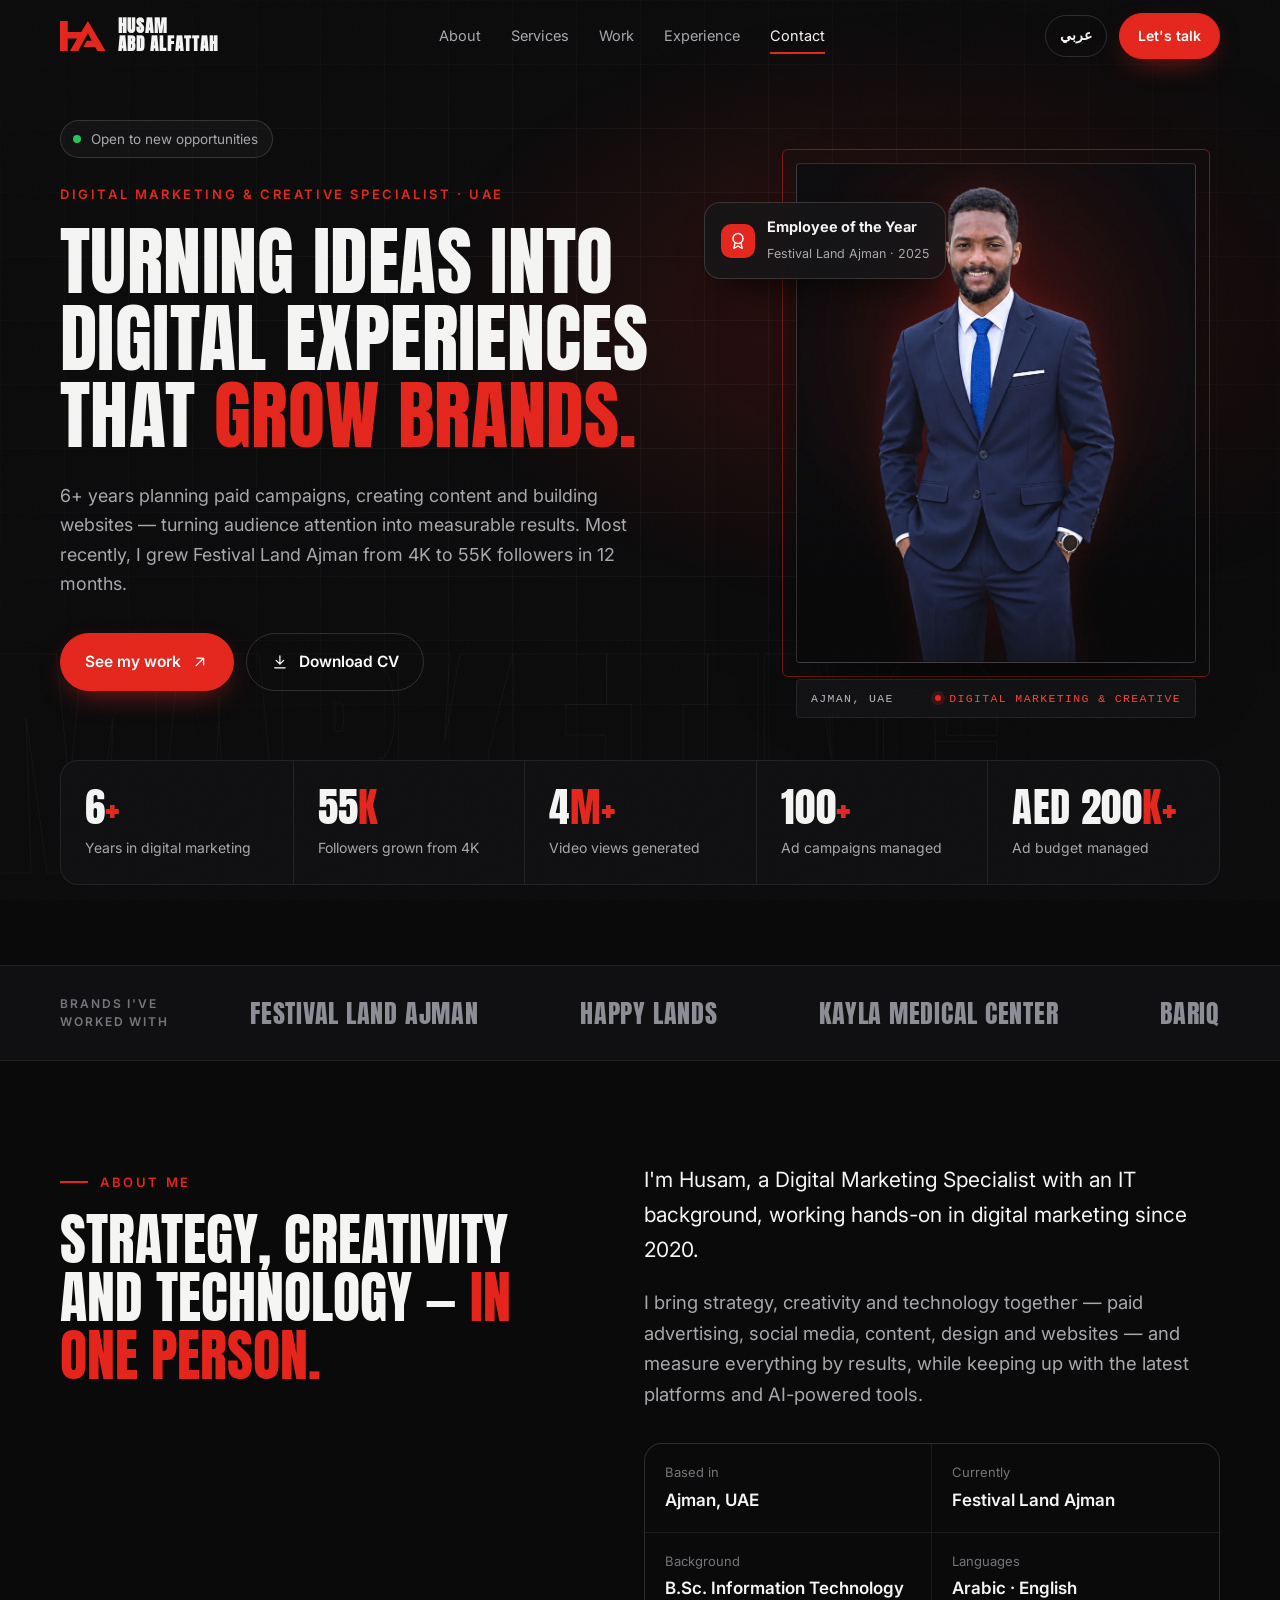
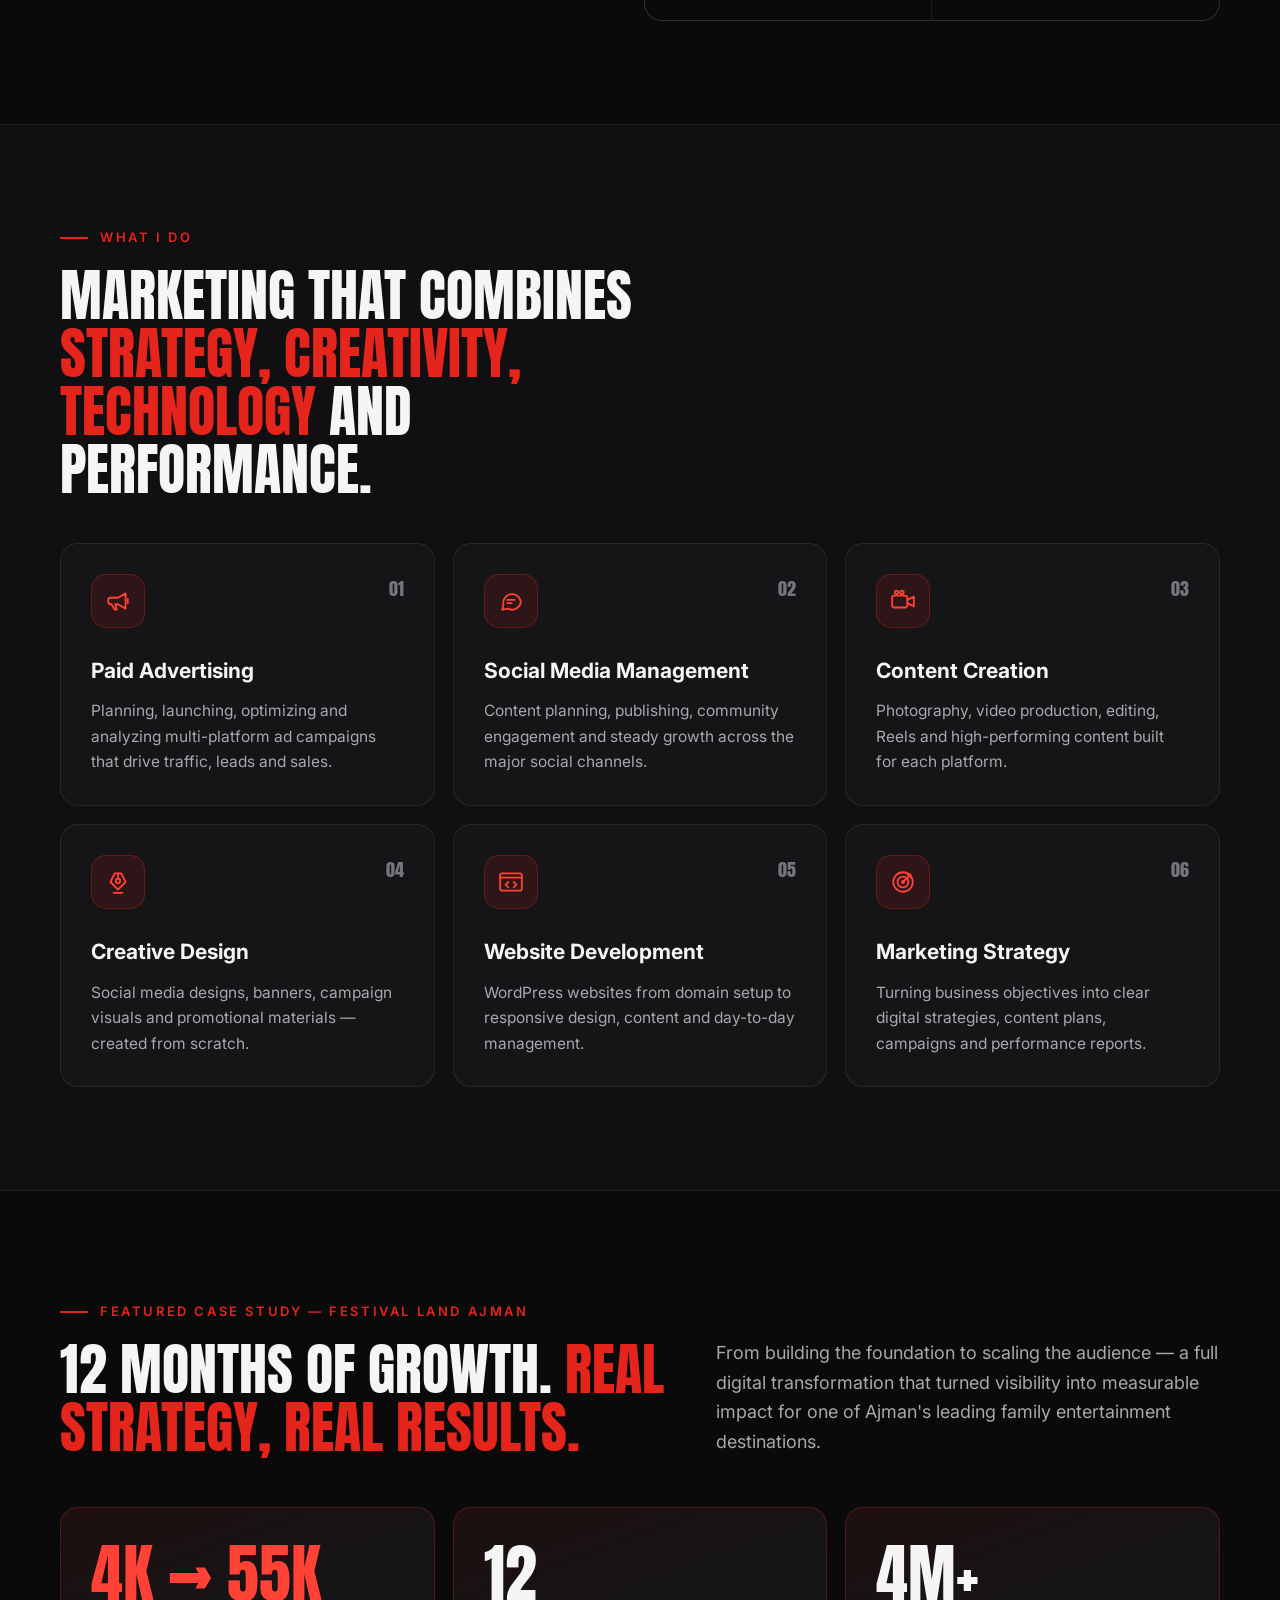
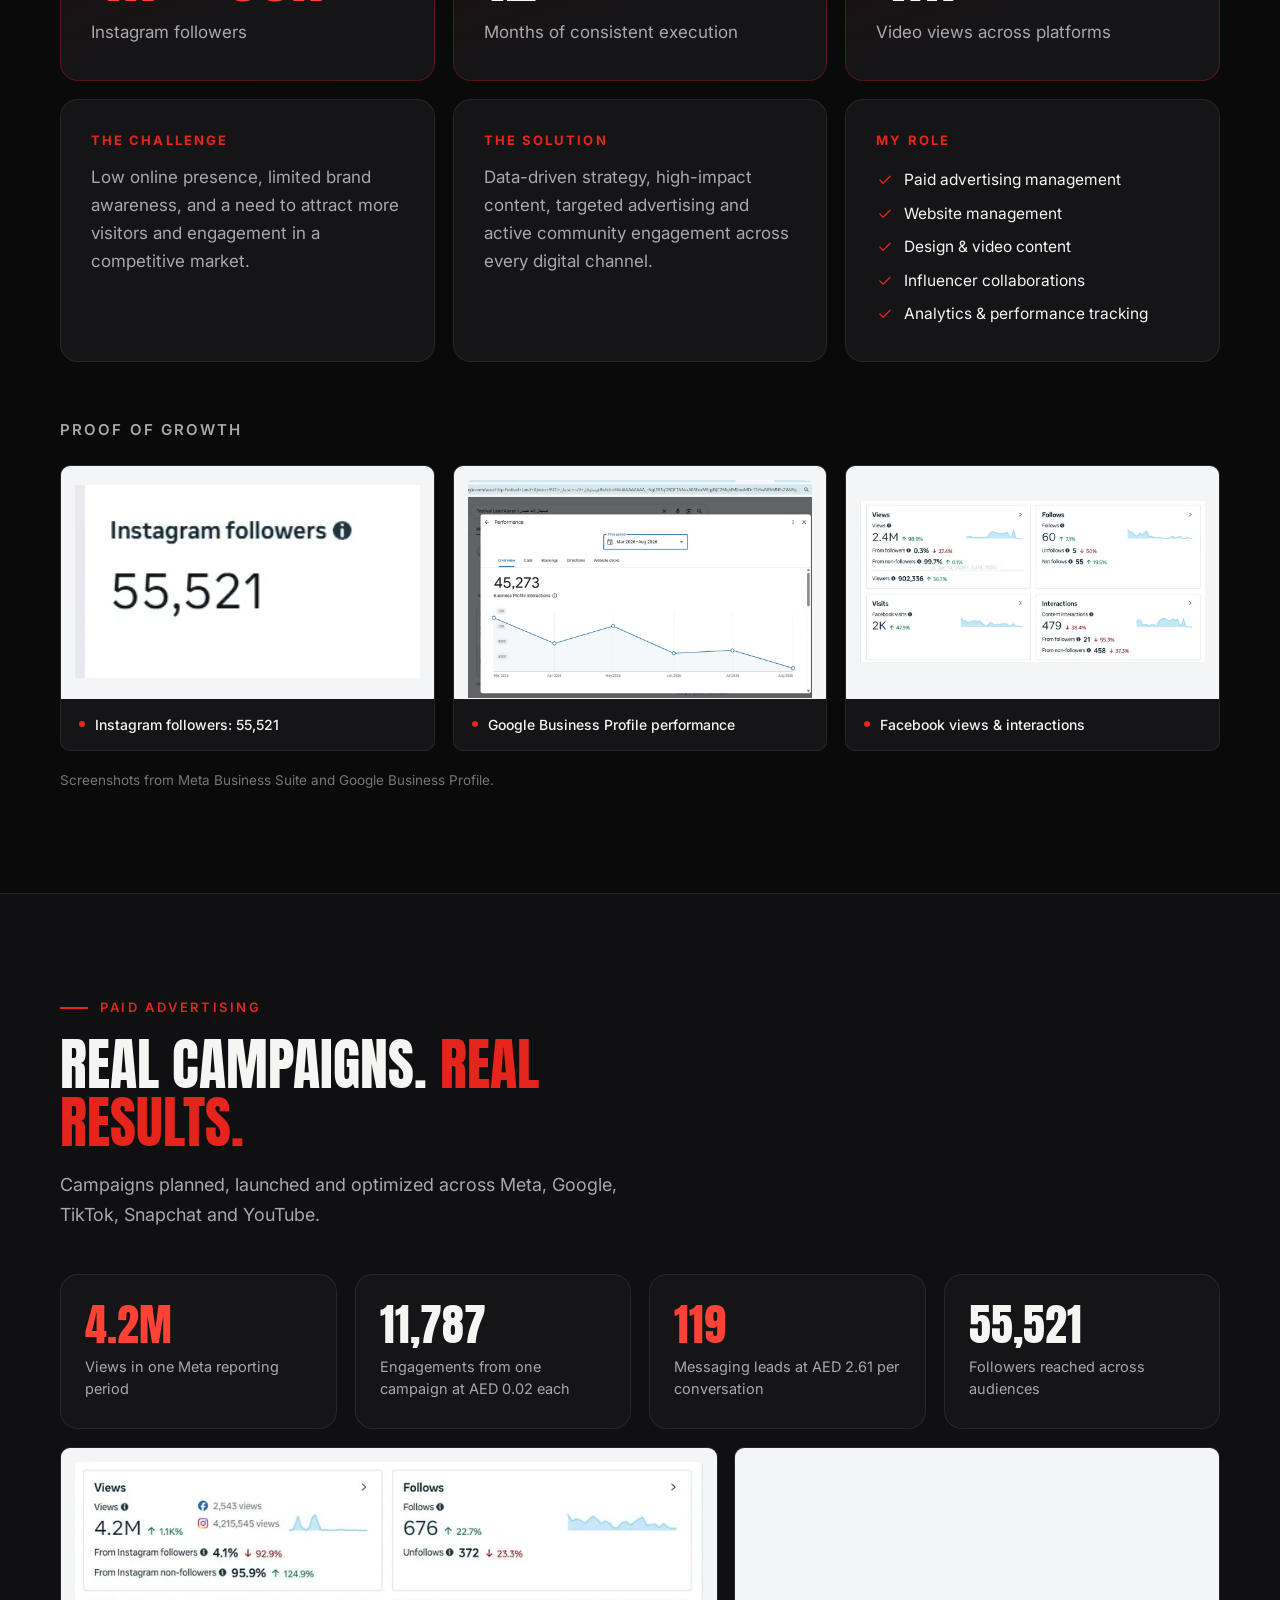
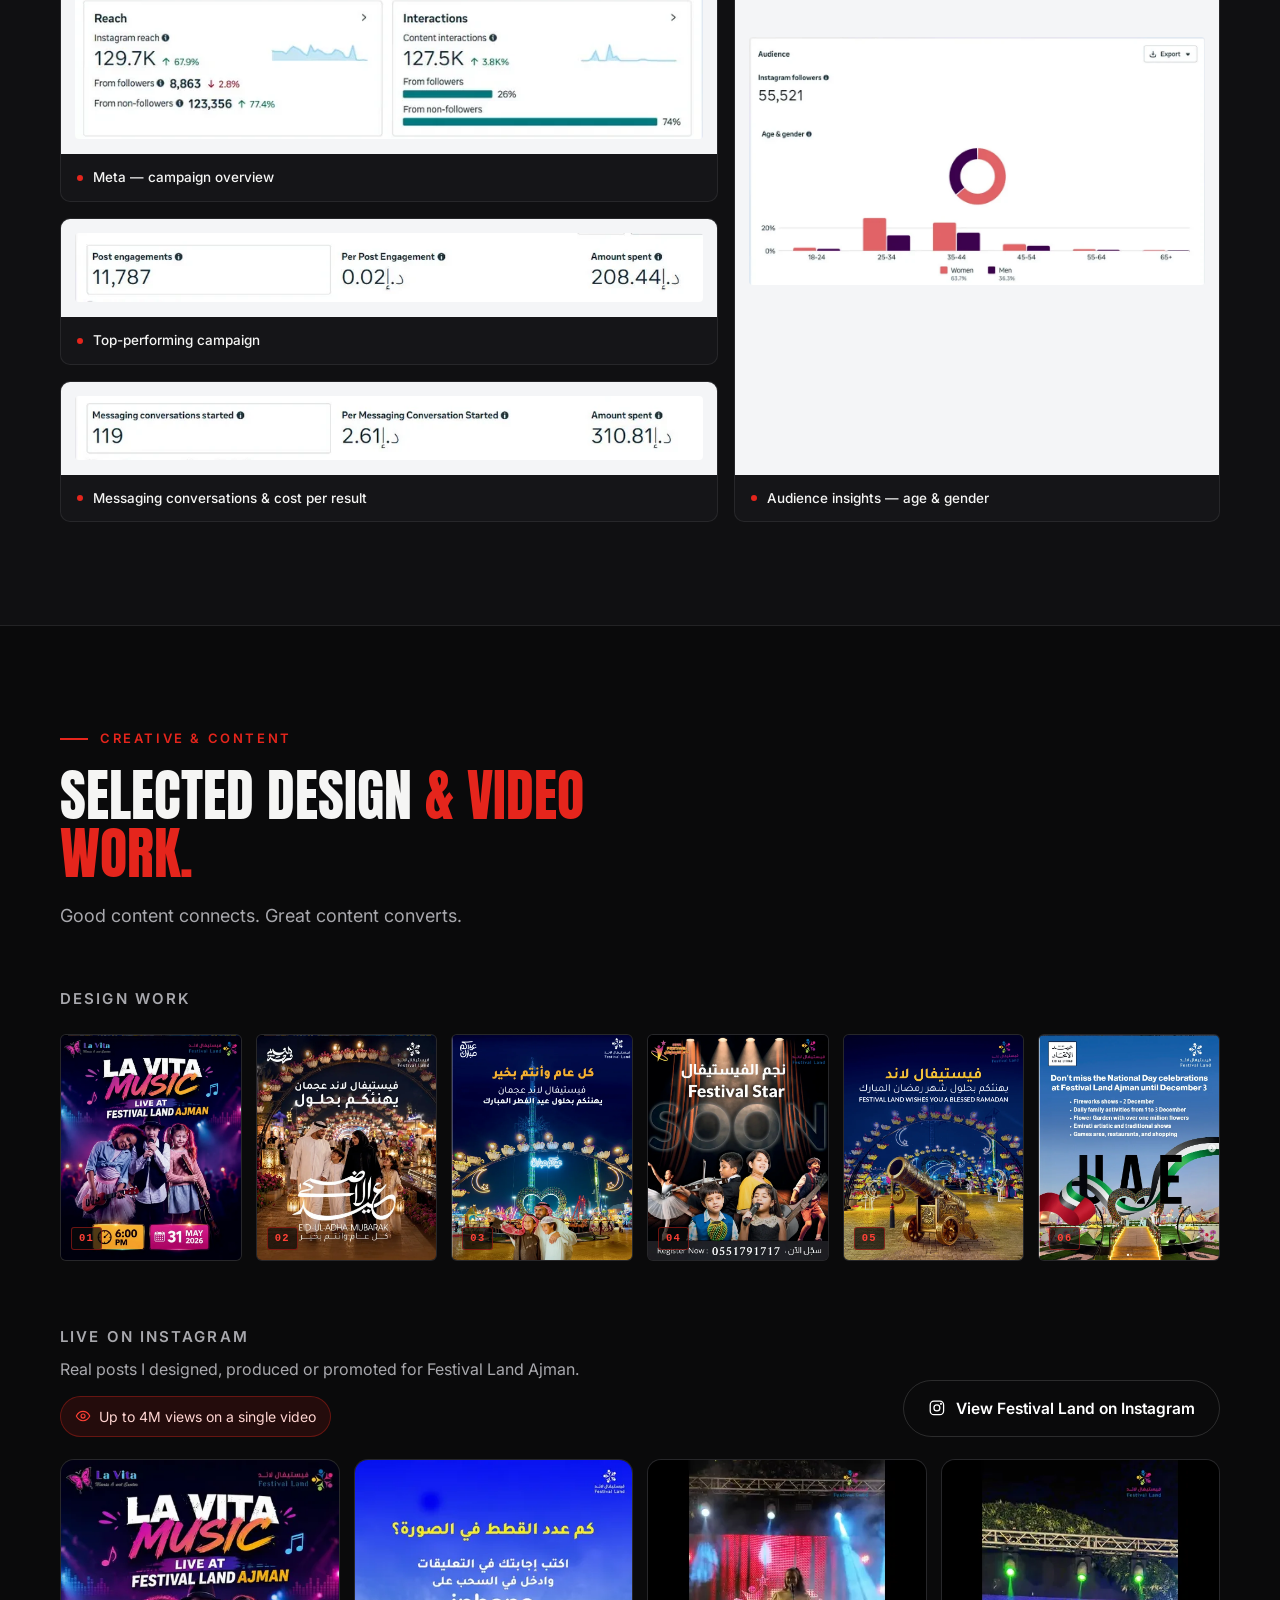
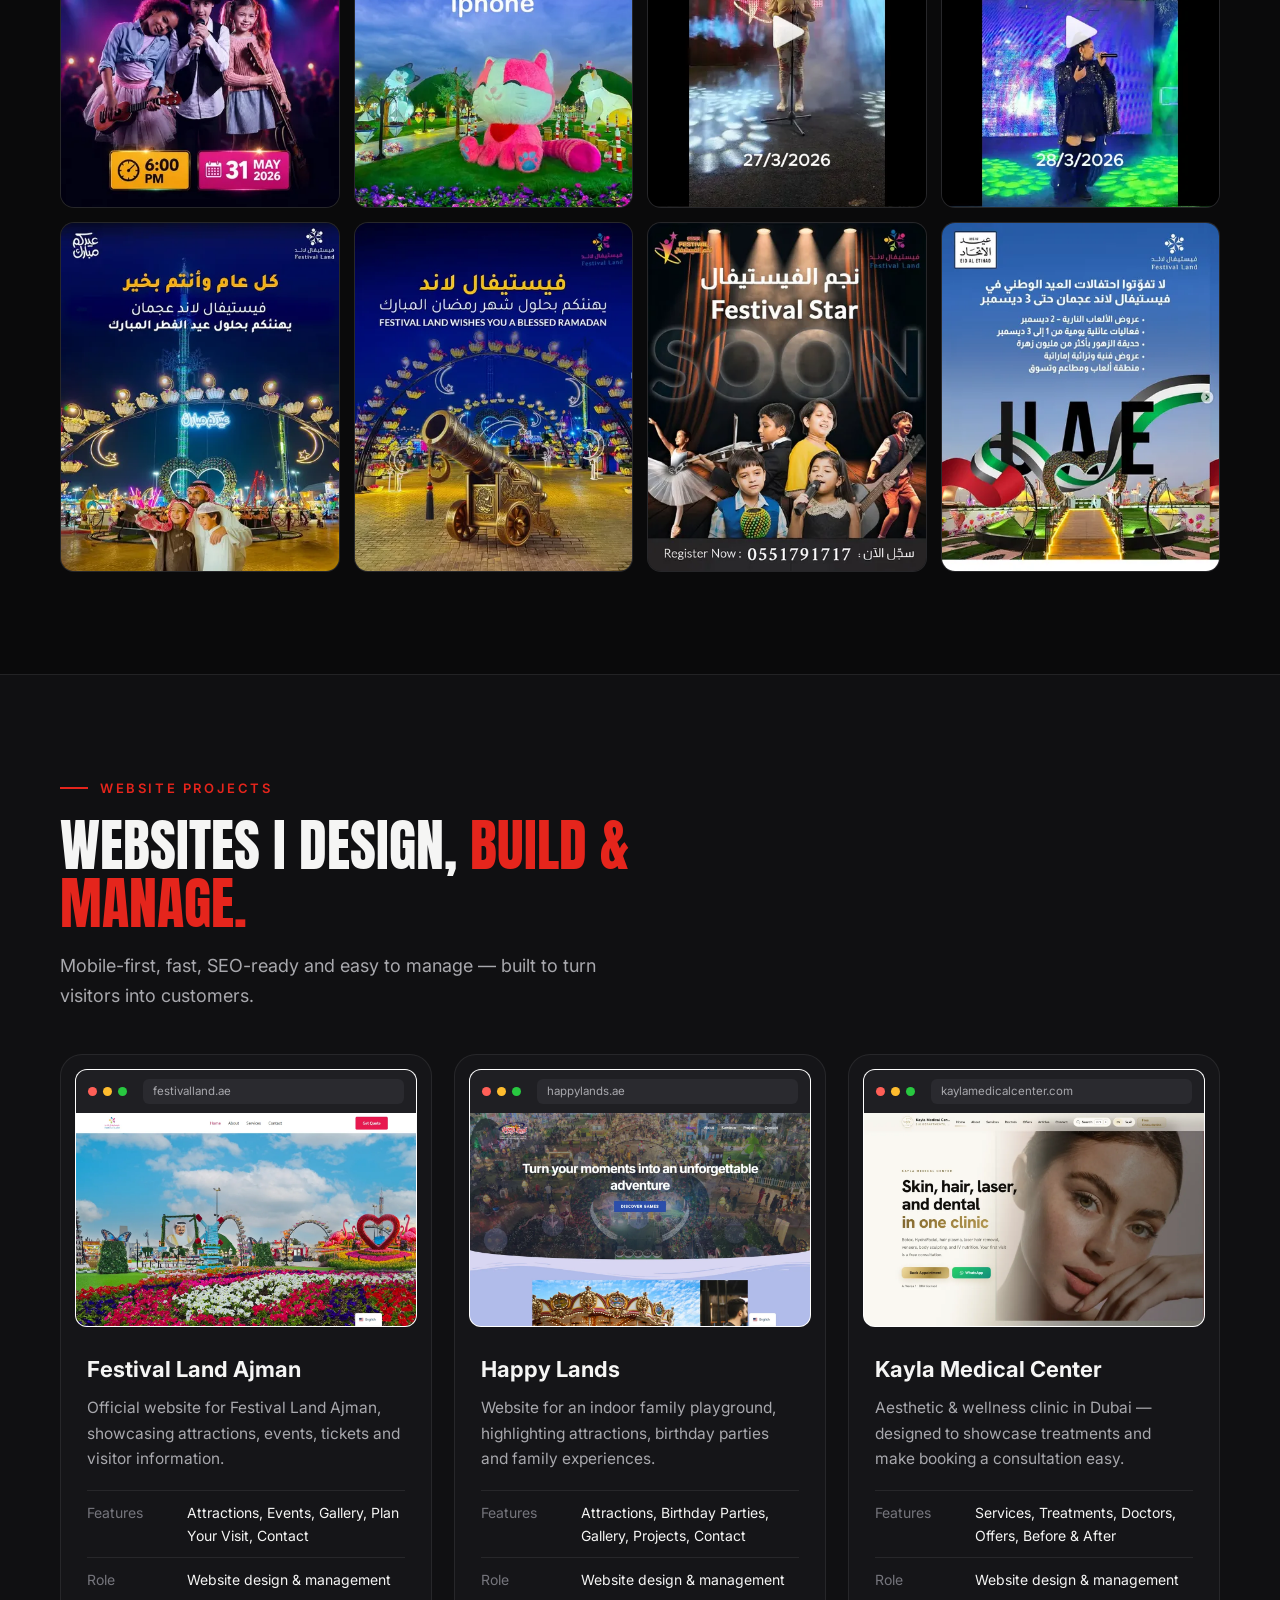
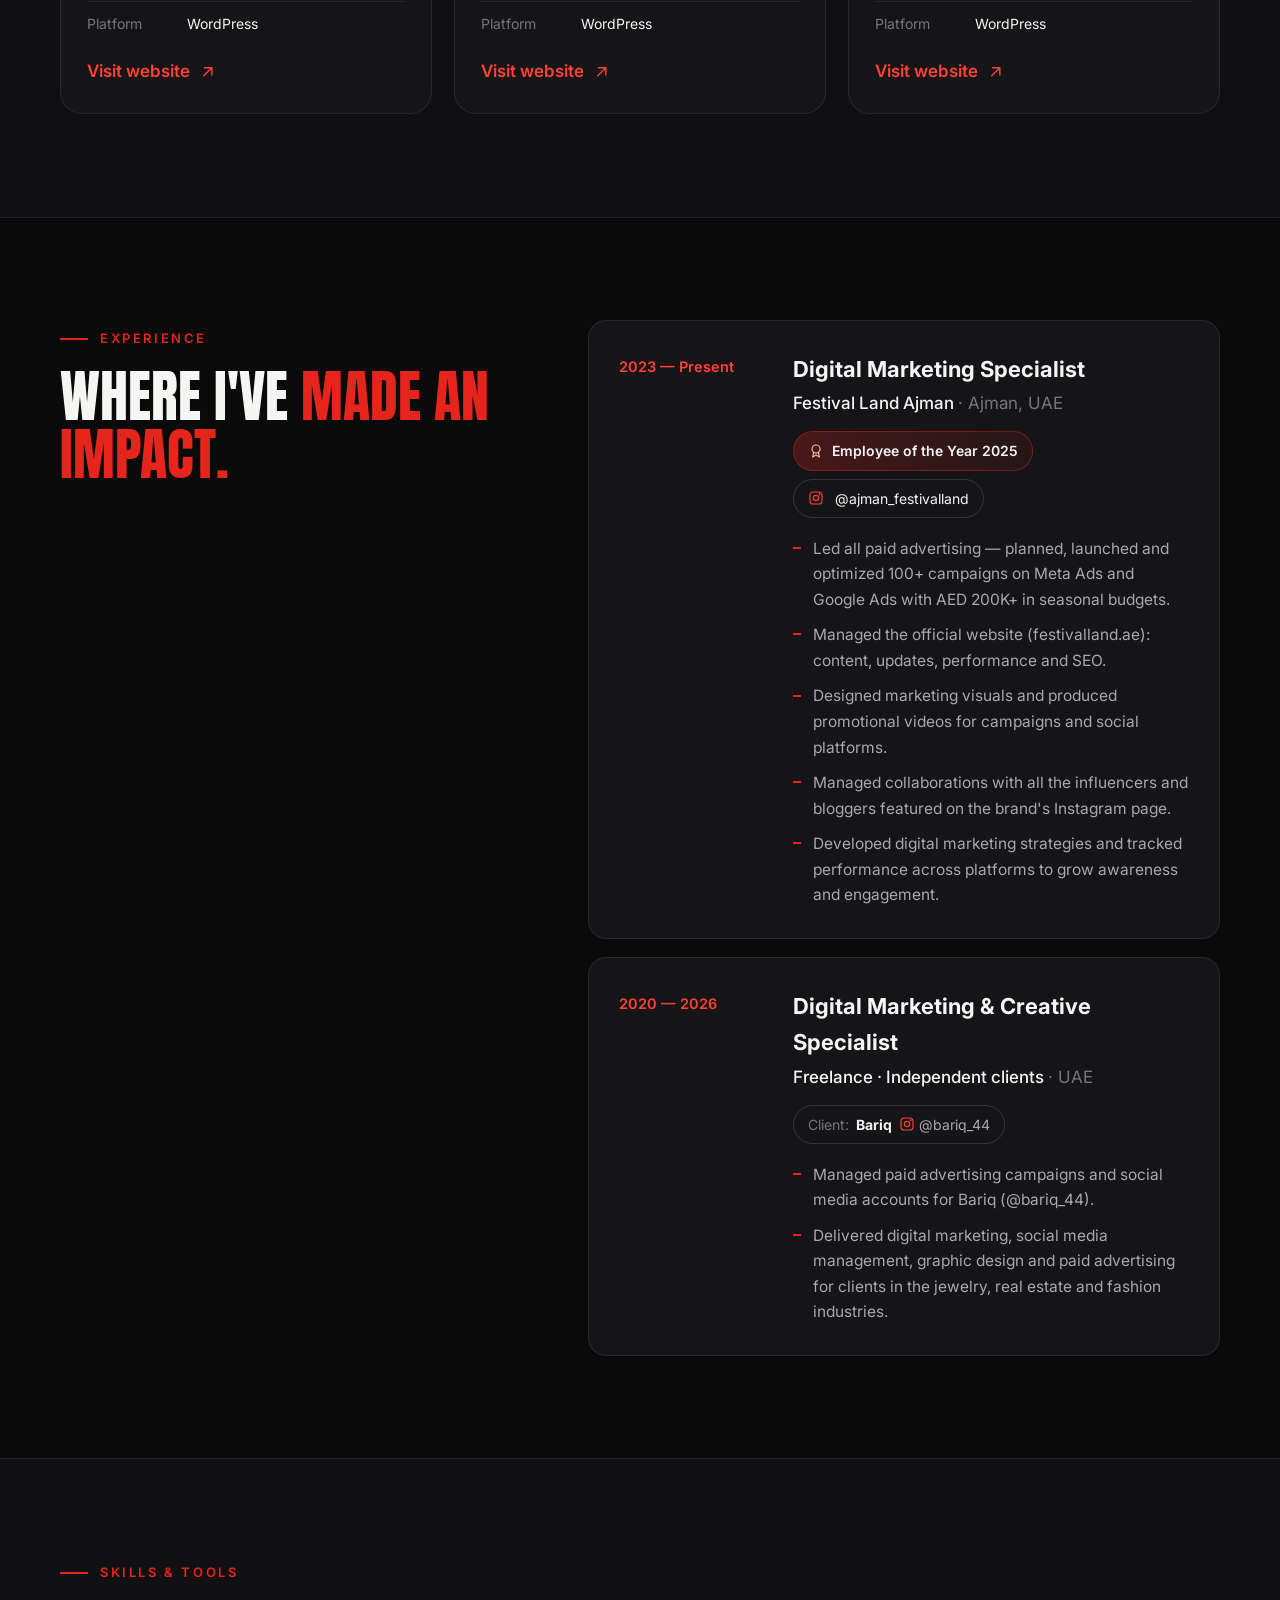
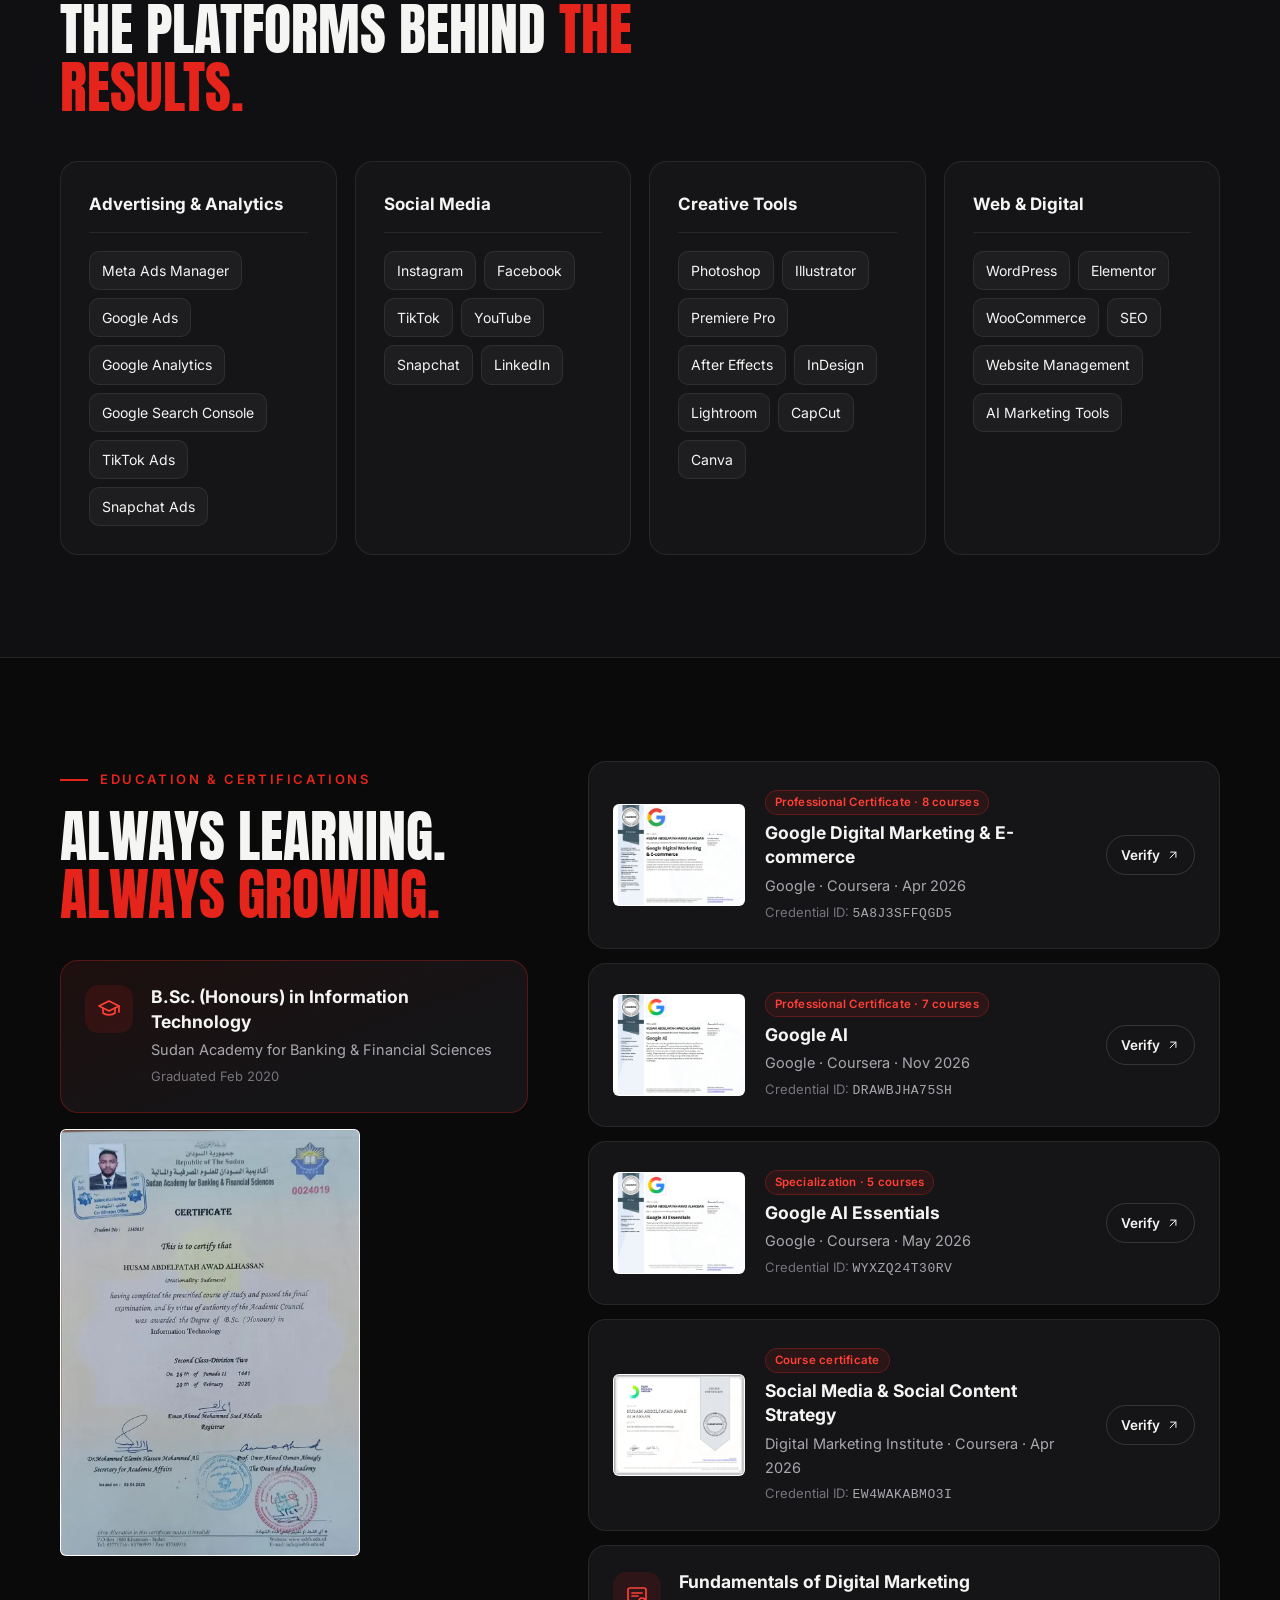
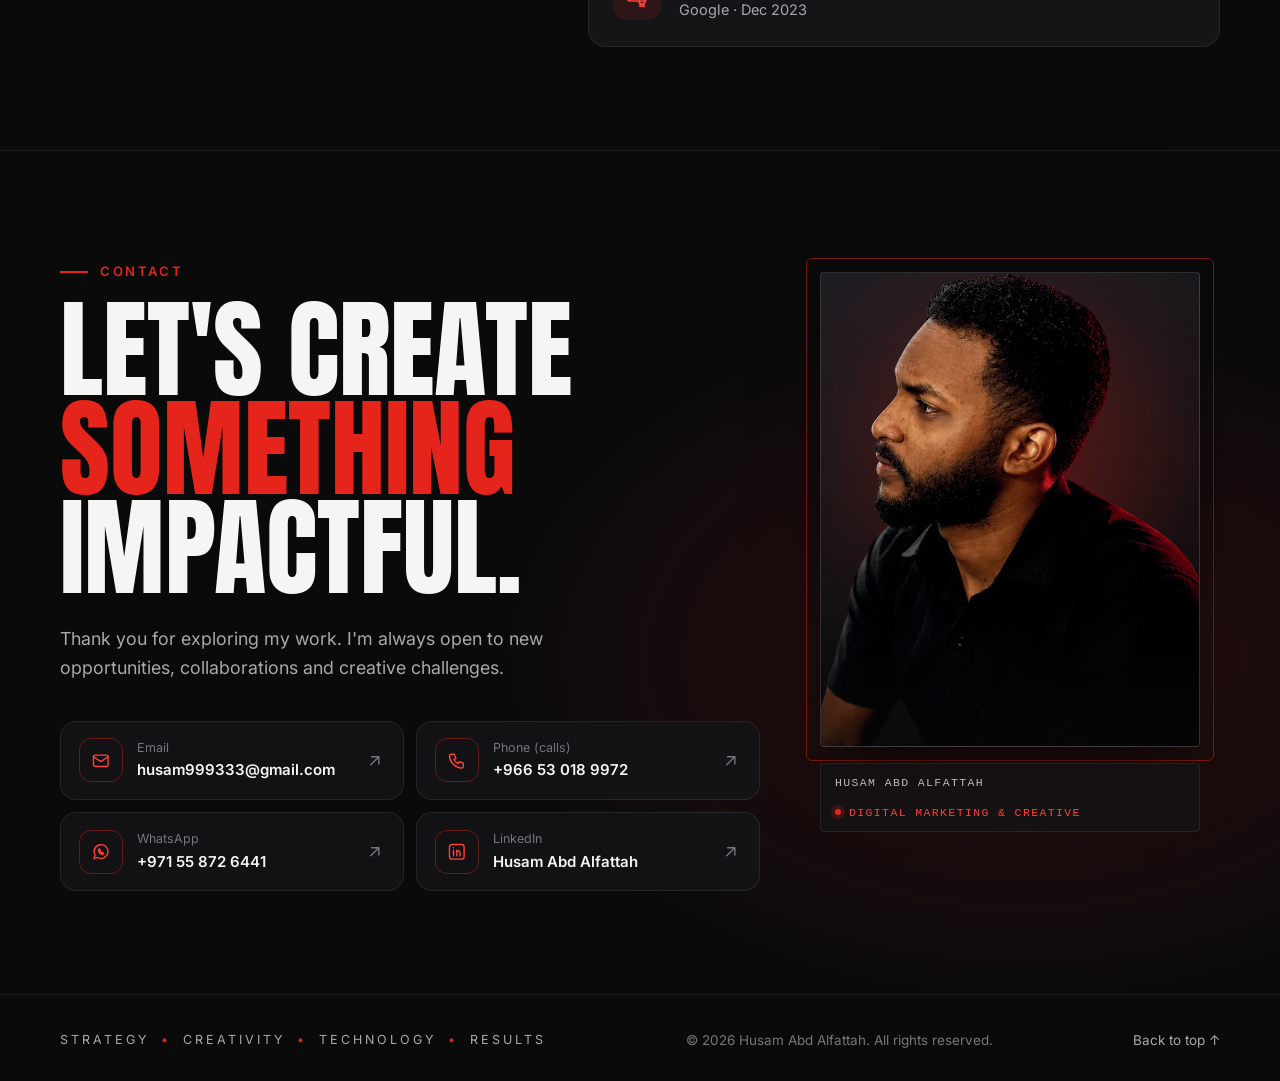
==== index.html @ da329a23 "Restore original CV Co-Authored-By: Claude Opus 5.5 <noreply@anthropic.com>" ====
<!doctype html>
<html lang="en" dir="ltr">
<head>
<meta charset="utf-8">
<meta name="viewport" content="width=device-width, initial-scale=1">
<title>Husam Abd Alfattah | Digital Marketing & Creative Specialist in the UAE</title>
<meta name="description" content="Husam Abd Alfattah is a Digital Marketing &amp; Creative Specialist in the UAE with 6+ years in paid advertising, social media, content creation and WordPress websites. Grew Festival Land Ajman from 4K to 55K followers.">
<meta name="author" content="Husam Abd Alfattah">
<meta name="robots" content="index, follow, max-image-preview:large">
<meta name="theme-color" content="#0a0a0b">
<link rel="canonical" href="https://husam999333-spec.github.io/">
<link rel="alternate" hreflang="en" href="https://husam999333-spec.github.io/">
<link rel="alternate" hreflang="ar" href="https://husam999333-spec.github.io/ar/">
<link rel="alternate" hreflang="x-default" href="https://husam999333-spec.github.io/">
<meta property="og:type" content="profile">
<meta property="og:site_name" content="Husam Abd Alfattah">
<meta property="og:title" content="Husam Abd Alfattah | Digital Marketing &amp; Creative Specialist in the UAE">
<meta property="og:description" content="Husam Abd Alfattah is a Digital Marketing &amp; Creative Specialist in the UAE with 6+ years in paid advertising, social media, content creation and WordPress websites. Grew Festival Land Ajman from 4K to 55K followers.">
<meta property="og:url" content="https://husam999333-spec.github.io/">
<meta property="og:image" content="https://husam999333-spec.github.io/assets/og-en.jpg?v=3">
<meta property="og:image:width" content="1200">
<meta property="og:image:height" content="630">
<meta property="og:locale" content="en_US">
<meta property="profile:first_name" content="Husam">
<meta property="profile:last_name" content="Abd Alfattah">
<meta name="twitter:card" content="summary_large_image">
<meta name="twitter:title" content="Husam Abd Alfattah | Digital Marketing &amp; Creative Specialist in the UAE">
<meta name="twitter:description" content="Husam Abd Alfattah is a Digital Marketing &amp; Creative Specialist in the UAE with 6+ years in paid advertising, social media, content creation and WordPress websites. Grew Festival Land Ajman from 4K to 55K followers.">
<meta name="twitter:image" content="https://husam999333-spec.github.io/assets/og-en.jpg?v=3">
<link rel="icon" href="/favicon.svg" type="image/svg+xml">
<link rel="apple-touch-icon" href="/assets/apple-touch-icon.png">
<link rel="preconnect" href="https://fonts.googleapis.com">
<link rel="preconnect" href="https://fonts.gstatic.com" crossorigin>
<link rel="stylesheet" href="https://fonts.googleapis.com/css2?family=Anton&family=Inter:wght@400;500;600;700&display=swap">
<link rel="preload" as="image" href="/assets/img/husam-suit.webp" fetchpriority="high">
<link rel="stylesheet" href="/assets/css/style.css?v=1fb3585b">
<script type="application/ld+json">[{"@context":"https://schema.org","@type":"Person","@id":"https://husam999333-spec.github.io/#person","name":"Husam Abd Alfattah","alternateName":["Husam Abdelfatah","Husam Awad","Husam Abdelfatah Awad Alhassan","حسام عوض","حسام عبدالفتاح عوض"],"jobTitle":"Digital Marketing & Creative Specialist","description":"Husam Abd Alfattah is a Digital Marketing & Creative Specialist in the UAE with 6+ years in paid advertising, social media, content creation and WordPress websites. Grew Festival Land Ajman from 4K to 55K followers.","url":"https://husam999333-spec.github.io/","image":"https://husam999333-spec.github.io/assets/img/husam-suit.webp","email":"mailto:husam999333@gmail.com","telephone":"+966530189972","address":{"@type":"PostalAddress","addressLocality":"Ajman","addressCountry":"AE"},"worksFor":{"@type":"Organization","name":"Festival Land Ajman","url":"https://festivalland.ae/"},"alumniOf":{"@type":"CollegeOrUniversity","name":"Sudan Academy for Banking & Financial Sciences"},"award":"Employee of the Year 2025 — Festival Land Ajman","knowsAbout":["Digital Marketing","Paid Advertising","Meta Ads","Google Ads","Social Media Management","Content Creation","Graphic Design","Video Production","WordPress","SEO","Influencer Marketing"],"knowsLanguage":["ar","en"],"sameAs":["https://www.linkedin.com/in/husam-abd-alfattah-a73365259/"],"hasCredential":[{"@type":"EducationalOccupationalCredential","name":"Google Digital Marketing & E-commerce","credentialCategory":"certificate","url":"https://coursera.org/verify/professional-cert/5A8J3SFFQGD5","recognizedBy":{"@type":"Organization","name":"Google"}},{"@type":"EducationalOccupationalCredential","name":"Google AI","credentialCategory":"certificate","url":"https://coursera.org/verify/professional-cert/DRAWBJHA75SH","recognizedBy":{"@type":"Organization","name":"Google"}},{"@type":"EducationalOccupationalCredential","name":"Google AI Essentials","credentialCategory":"certificate","url":"https://coursera.org/verify/specialization/WYXZQ24T30RV","recognizedBy":{"@type":"Organization","name":"Google"}},{"@type":"EducationalOccupationalCredential","name":"Social Media & Social Content Strategy","credentialCategory":"certificate","url":"https://coursera.org/verify/EW4WAKABMO3I","recognizedBy":{"@type":"Organization","name":"Digital Marketing Institute"}}]},{"@context":"https://schema.org","@type":"ProfilePage","url":"https://husam999333-spec.github.io/","name":"Husam Abd Alfattah | Digital Marketing & Creative Specialist in the UAE","inLanguage":"en","dateModified":"2026-11-12","mainEntity":{"@id":"https://husam999333-spec.github.io/#person"}}]</script>
</head>
<body>
<a class="skip" href="#main">Skip to content</a>
<div class="progress" aria-hidden="true"></div>
<header class="nav" id="top">
  <div class="wrap nav-in">
    <a class="logo" href="/" aria-label="Husam Abd Alfattah"><svg class="logo-mark" viewBox="0 0 862 577" aria-hidden="true"><path fill="currentColor" d="M0 0 L145 0 L145 207 L398 207 L523 0 L862 577 L707 577 L658 488 L436 488 L501 368 L595 368 L523 228 L332 577 L177 577 L323 329 L145 329 L145 577 L0 577 Z"/></svg><span class="logo-name"><b>HUSAM</b><b>ABD ALFATTAH</b></span></a>
    <nav class="links" id="menu" aria-label="Main">
      <a href="#about">About</a><a href="#services">Services</a><a href="#work">Work</a><a href="#experience">Experience</a><a href="#contact">Contact</a>
    </nav>
    <div class="nav-act">
      <a class="lang" href="/ar/" hreflang="ar" lang="ar">عربي</a>
      <a class="btn btn-sm" href="#contact">Let's talk</a>
      <button class="burger" aria-label="Menu" aria-expanded="false" aria-controls="menu"><svg class="i" viewBox="0 0 24 24" fill="none" stroke="currentColor" stroke-width="1.7" stroke-linecap="round" stroke-linejoin="round" aria-hidden="true"><path d="M4 7h16M4 12h16M4 17h16"/></svg></button>
    </div>
  </div>
</header>

<main id="main">
<section class="hero">
  <div class="hero-bg" aria-hidden="true"><span class="ghost">MARKETING</span></div>
  <div class="wrap hero-in">
    <div class="hero-txt">
      <p class="avail"><span class="dot"></span>Open to new opportunities</p>
      <p class="eyebrow">Digital Marketing & Creative Specialist · UAE</p>
      <h1 class="h1"><span class="ln"><span>Turning ideas into</span></span><span class="ln"><span>digital experiences</span></span><span class="ln"><span>that <em>grow brands.</em></span></span></h1>
      <p class="lead">6+ years planning paid campaigns, creating content and building websites — turning audience attention into measurable results. Most recently, I grew Festival Land Ajman from 4K to 55K followers in 12 months.</p>
      <div class="ctas">
        <a class="btn" href="#work">See my work <svg class="i" viewBox="0 0 24 24" fill="none" stroke="currentColor" stroke-width="1.7" stroke-linecap="round" stroke-linejoin="round" aria-hidden="true"><path d="M7 17 17 7M8 7h9v9"/></svg></a>
        <a class="btn btn-ghost" href="/assets/Husam-Abdelfatah-CV.pdf" download><svg class="i" viewBox="0 0 24 24" fill="none" stroke="currentColor" stroke-width="1.7" stroke-linecap="round" stroke-linejoin="round" aria-hidden="true"><path d="M12 4v11M7 10l5 5 5-5M5 20h14"/></svg> Download CV</a>
      </div>
    </div>
    <figure class="hero-pic print">
      <div class="print-box"><span class="print-frame" aria-hidden="true"></span>
      <div class="print-photo"><img src="/assets/img/husam-suit.webp" alt="Husam Abd Alfattah, Digital Marketing Specialist, smiling in a navy suit and blue tie" width="690" height="862" fetchpriority="high"></div></div>
      <figcaption class="print-cap"><span>Ajman, UAE</span><span class="on">Digital Marketing &amp; Creative</span></figcaption>
      <div class="award-chip"><svg class="i" viewBox="0 0 24 24" fill="none" stroke="currentColor" stroke-width="1.7" stroke-linecap="round" stroke-linejoin="round" aria-hidden="true"><circle cx="12" cy="9" r="6"/><path d="m8.5 14-1.5 7 5-3 5 3-1.5-7"/></svg><span><b>Employee of the Year</b><small>Festival Land Ajman · 2025</small></span></div>
    </figure>
  </div>
  <div class="wrap"><ul class="stats"><li class="stat reveal"><b class="stat-n" dir="ltr"><span></span><span data-count="6">6</span><span>+</span></b><span class="stat-l">Years in digital marketing</span></li><li class="stat reveal"><b class="stat-n" dir="ltr"><span></span><span data-count="55">55</span><span>K</span></b><span class="stat-l">Followers grown from 4K</span></li><li class="stat reveal"><b class="stat-n" dir="ltr"><span></span><span data-count="4">4</span><span>M+</span></b><span class="stat-l">Video views generated</span></li><li class="stat reveal"><b class="stat-n" dir="ltr"><span></span><span data-count="100">100</span><span>+</span></b><span class="stat-l">Ad campaigns managed</span></li><li class="stat reveal"><b class="stat-n" dir="ltr"><span>AED </span><span data-count="200">200</span><span>K+</span></b><span class="stat-l">Ad budget managed</span></li></ul></div>
</section>

<div class="brands"><div class="wrap brands-in"><p class="brands-k">Brands I've worked with</p><ul dir="ltr"><li>Festival Land Ajman</li><li>Happy Lands</li><li>Kayla Medical Center</li><li>Bariq</li></ul></div></div>

<section class="sec" id="about">
  <div class="wrap about">
    <div><p class="kicker reveal">About me</p><h2 class="h2 reveal">Strategy, creativity and technology — <em>in one person.</em></h2></div>
    <div class="about-txt">
      <p class="reveal">I'm Husam, a Digital Marketing Specialist with an IT background, working hands-on in digital marketing since 2020.</p><p class="reveal">I bring strategy, creativity and technology together — paid advertising, social media, content, design and websites — and measure everything by results, while keeping up with the latest platforms and AI-powered tools.</p>
      <dl class="facts reveal"><div><dt>Based in</dt><dd>Ajman, UAE</dd></div><div><dt>Currently</dt><dd>Festival Land Ajman</dd></div><div><dt>Background</dt><dd>B.Sc. Information Technology</dd></div><div><dt>Languages</dt><dd>Arabic · English</dd></div></dl>
    </div>
  </div>
</section>

<section class="sec sec-alt" id="services">
  <div class="wrap">
    <div class="sec-head"><p class="kicker reveal">What I do</p><h2 class="h2 reveal">Marketing that combines <em>strategy, creativity, technology</em> and performance.</h2></div>
    <div class="svc-grid"><article class="svc reveal" style="--d:0ms">
        <div class="svc-top"><span class="svc-ic"><svg class="i" viewBox="0 0 24 24" fill="none" stroke="currentColor" stroke-width="1.7" stroke-linecap="round" stroke-linejoin="round" aria-hidden="true"><path d="M3 11v2a2 2 0 0 0 2 2h1l3 5h2l-1.5-5H12l7 4V5l-7 4H5a2 2 0 0 0-2 2Z"/><path d="M21 10v4"/></svg></span><span class="svc-n">01</span></div>
        <h3>Paid Advertising</h3><p>Planning, launching, optimizing and analyzing multi-platform ad campaigns that drive traffic, leads and sales.</p>
      </article><article class="svc reveal" style="--d:60ms">
        <div class="svc-top"><span class="svc-ic"><svg class="i" viewBox="0 0 24 24" fill="none" stroke="currentColor" stroke-width="1.7" stroke-linecap="round" stroke-linejoin="round" aria-hidden="true"><path d="M21 12a8 8 0 0 1-11.6 7.1L4 20l1-4.4A8 8 0 1 1 21 12Z"/><path d="M8.5 11h7M8.5 14h4"/></svg></span><span class="svc-n">02</span></div>
        <h3>Social Media Management</h3><p>Content planning, publishing, community engagement and steady growth across the major social channels.</p>
      </article><article class="svc reveal" style="--d:120ms">
        <div class="svc-top"><span class="svc-ic"><svg class="i" viewBox="0 0 24 24" fill="none" stroke="currentColor" stroke-width="1.7" stroke-linecap="round" stroke-linejoin="round" aria-hidden="true"><rect x="2" y="7" width="14" height="11" rx="2"/><path d="m16 11 6-3v9l-6-3"/><circle cx="6" cy="4" r="1.6"/><circle cx="11" cy="4" r="1.6"/></svg></span><span class="svc-n">03</span></div>
        <h3>Content Creation</h3><p>Photography, video production, editing, Reels and high-performing content built for each platform.</p>
      </article><article class="svc reveal" style="--d:180ms">
        <div class="svc-top"><span class="svc-ic"><svg class="i" viewBox="0 0 24 24" fill="none" stroke="currentColor" stroke-width="1.7" stroke-linecap="round" stroke-linejoin="round" aria-hidden="true"><path d="M12 19 5 12l4-8h6l4 8-7 7Z"/><circle cx="12" cy="11" r="2"/><path d="M12 4v5M8 22h8"/></svg></span><span class="svc-n">04</span></div>
        <h3>Creative Design</h3><p>Social media designs, banners, campaign visuals and promotional materials — created from scratch.</p>
      </article><article class="svc reveal" style="--d:240ms">
        <div class="svc-top"><span class="svc-ic"><svg class="i" viewBox="0 0 24 24" fill="none" stroke="currentColor" stroke-width="1.7" stroke-linecap="round" stroke-linejoin="round" aria-hidden="true"><rect x="2" y="4" width="20" height="16" rx="2"/><path d="M2 8h20M9.5 12 7 14.5 9.5 17M14.5 12l2.5 2.5-2.5 2.5"/></svg></span><span class="svc-n">05</span></div>
        <h3>Website Development</h3><p>WordPress websites from domain setup to responsive design, content and day-to-day management.</p>
      </article><article class="svc reveal" style="--d:300ms">
        <div class="svc-top"><span class="svc-ic"><svg class="i" viewBox="0 0 24 24" fill="none" stroke="currentColor" stroke-width="1.7" stroke-linecap="round" stroke-linejoin="round" aria-hidden="true"><circle cx="12" cy="12" r="9"/><circle cx="12" cy="12" r="5"/><circle cx="12" cy="12" r="1"/><path d="m12 12 7-7M16 5h3v3"/></svg></span><span class="svc-n">06</span></div>
        <h3>Marketing Strategy</h3><p>Turning business objectives into clear digital strategies, content plans, campaigns and performance reports.</p>
      </article></div>
  </div>
</section>

<section class="sec" id="work">
  <div class="wrap">
    <div class="cs-head">
      <div><p class="kicker reveal">Featured case study — Festival Land Ajman</p><h2 class="h2 reveal">12 months of growth. <em>Real strategy, real results.</em></h2></div>
      <p class="sec-sub reveal">From building the foundation to scaling the audience — a full digital transformation that turned visibility into measurable impact for one of Ajman's leading family entertainment destinations.</p>
    </div>
    <div class="cs-results"><div class="cs-res reveal"><b dir="ltr">4K → 55K</b><span>Instagram followers</span></div><div class="cs-res reveal"><b dir="ltr">12</b><span>Months of consistent execution</span></div><div class="cs-res reveal"><b dir="ltr">4M+</b><span>Video views across platforms</span></div></div>
    <div class="cs-grid"><div class="cs-block reveal"><h3>The challenge</h3><p>Low online presence, limited brand awareness, and a need to attract more visitors and engagement in a competitive market.</p></div><div class="cs-block reveal"><h3>The solution</h3><p>Data-driven strategy, high-impact content, targeted advertising and active community engagement across every digital channel.</p></div><div class="cs-block reveal"><h3>My role</h3><ul class="ticks"><li><svg class="i" viewBox="0 0 24 24" fill="none" stroke="currentColor" stroke-width="1.7" stroke-linecap="round" stroke-linejoin="round" aria-hidden="true"><path d="m5 12 4.5 4.5L19 7"/></svg>Paid advertising management</li><li><svg class="i" viewBox="0 0 24 24" fill="none" stroke="currentColor" stroke-width="1.7" stroke-linecap="round" stroke-linejoin="round" aria-hidden="true"><path d="m5 12 4.5 4.5L19 7"/></svg>Website management</li><li><svg class="i" viewBox="0 0 24 24" fill="none" stroke="currentColor" stroke-width="1.7" stroke-linecap="round" stroke-linejoin="round" aria-hidden="true"><path d="m5 12 4.5 4.5L19 7"/></svg>Design & video content</li><li><svg class="i" viewBox="0 0 24 24" fill="none" stroke="currentColor" stroke-width="1.7" stroke-linecap="round" stroke-linejoin="round" aria-hidden="true"><path d="m5 12 4.5 4.5L19 7"/></svg>Influencer collaborations</li><li><svg class="i" viewBox="0 0 24 24" fill="none" stroke="currentColor" stroke-width="1.7" stroke-linecap="round" stroke-linejoin="round" aria-hidden="true"><path d="m5 12 4.5 4.5L19 7"/></svg>Analytics & performance tracking</li></ul></div></div>
    <h3 class="h3 reveal">Proof of growth</h3>
    <div class="proof"><figure class="shot reveal"><button class="zoom" data-full="/assets/img/proof/ig-followers.webp" data-cap="Instagram followers: 55,521"><img src="/assets/img/proof/ig-followers.webp" alt="Instagram followers: 55,521" width="277" height="155" loading="lazy" decoding="async" ></button><figcaption>Instagram followers: 55,521</figcaption></figure><figure class="shot reveal"><button class="zoom" data-full="/assets/img/proof/gbp-performance.webp" data-cap="Google Business Profile performance"><img src="/assets/img/proof/gbp-performance.webp" alt="Google Business Profile performance" width="1100" height="768" loading="lazy" decoding="async" ></button><figcaption>Google Business Profile performance</figcaption></figure><figure class="shot reveal"><button class="zoom" data-full="/assets/img/proof/fb-insights.webp" data-cap="Facebook views &amp; interactions"><img src="/assets/img/proof/fb-insights.webp" alt="Facebook views &amp; interactions" width="1100" height="514" loading="lazy" decoding="async" ></button><figcaption>Facebook views & interactions</figcaption></figure></div>
    <p class="note reveal">Screenshots from Meta Business Suite and Google Business Profile.</p>
  </div>
</section>

<section class="sec sec-alt" id="ads">
  <div class="wrap">
    <div class="sec-head"><p class="kicker reveal">Paid advertising</p><h2 class="h2 reveal">Real campaigns. <em>Real results.</em></h2><p class="sec-sub reveal">Campaigns planned, launched and optimized across Meta, Google, TikTok, Snapchat and YouTube.</p></div>
    <div class="kpis"><div class="kpi reveal"><b dir="ltr">4.2M</b><span>Views in one Meta reporting period</span></div><div class="kpi reveal"><b dir="ltr">11,787</b><span>Engagements from one campaign at AED 0.02 each</span></div><div class="kpi reveal"><b dir="ltr">119</b><span>Messaging leads at AED 2.61 per conversation</span></div><div class="kpi reveal"><b dir="ltr">55,521</b><span>Followers reached across audiences</span></div></div>
    <div class="shots"><figure class="shot reveal"><button class="zoom" data-full="/assets/img/proof/meta-overview.webp" data-cap="Meta — campaign overview"><img src="/assets/img/proof/meta-overview-c.webp" alt="Meta — campaign overview" width="755" height="334" loading="lazy" decoding="async" ></button><figcaption>Meta — campaign overview</figcaption></figure><figure class="shot reveal"><button class="zoom" data-full="/assets/img/proof/top-campaign.webp" data-cap="Top-performing campaign"><img src="/assets/img/proof/top-campaign-c.webp" alt="Top-performing campaign" width="900" height="100" loading="lazy" decoding="async" ></button><figcaption>Top-performing campaign</figcaption></figure><figure class="shot reveal"><button class="zoom" data-full="/assets/img/proof/conversations.webp" data-cap="Messaging conversations &amp; cost per result"><img src="/assets/img/proof/conversations-c.webp" alt="Messaging conversations &amp; cost per result" width="900" height="92" loading="lazy" decoding="async" ></button><figcaption>Messaging conversations & cost per result</figcaption></figure><figure class="shot reveal"><button class="zoom" data-full="/assets/img/proof/audience.webp" data-cap="Audience insights — age &amp; gender"><img src="/assets/img/proof/audience-c.webp" alt="Audience insights — age &amp; gender" width="1100" height="598" loading="lazy" decoding="async" ></button><figcaption>Audience insights — age & gender</figcaption></figure></div>
  </div>
</section>

<section class="sec" id="creative">
  <div class="wrap">
    <div class="sec-head"><p class="kicker reveal">Creative & content</p><h2 class="h2 reveal">Selected design <em>& video work.</em></h2><p class="sec-sub reveal">Good content connects. Great content converts.</p></div>
    <h3 class="h3 reveal">Design work</h3>
    <div class="posters"><button class="poster reveal zoom" style="--d:0ms" data-full="/assets/img/work/lavita.webp" data-cap="La Vita Music live at Festival Land Ajman event poster"><img src="/assets/img/work/lavita.webp" alt="La Vita Music live at Festival Land Ajman event poster" width="680" height="850" loading="lazy" decoding="async" ></button><button class="poster reveal zoom" style="--d:70ms" data-full="/assets/img/work/eid-adha.webp" data-cap="Eid Al Adha greeting design for Festival Land Ajman"><img src="/assets/img/work/eid-adha.webp" alt="Eid Al Adha greeting design for Festival Land Ajman" width="680" height="850" loading="lazy" decoding="async" ></button><button class="poster reveal zoom" style="--d:140ms" data-full="/assets/img/work/eid-fitr.webp" data-cap="Eid Al Fitr greeting design for Festival Land Ajman"><img src="/assets/img/work/eid-fitr.webp" alt="Eid Al Fitr greeting design for Festival Land Ajman" width="680" height="850" loading="lazy" decoding="async" ></button><button class="poster reveal zoom" style="--d:0ms" data-full="/assets/img/work/festival-star.webp" data-cap="Festival Star talent competition poster"><img src="/assets/img/work/festival-star.webp" alt="Festival Star talent competition poster" width="680" height="850" loading="lazy" decoding="async" ></button><button class="poster reveal zoom" style="--d:70ms" data-full="/assets/img/work/ramadan.webp" data-cap="Ramadan greeting design for Festival Land"><img src="/assets/img/work/ramadan.webp" alt="Ramadan greeting design for Festival Land" width="680" height="850" loading="lazy" decoding="async" ></button><button class="poster reveal zoom" style="--d:140ms" data-full="/assets/img/work/national-day.webp" data-cap="UAE National Day celebrations campaign poster"><img src="/assets/img/work/national-day.webp" alt="UAE National Day celebrations campaign poster" width="680" height="850" loading="lazy" decoding="async" ></button></div>
    <div class="ig-head reveal">
      <div><h3 class="h3">Live on Instagram</h3><p class="sec-sub">Real posts I designed, produced or promoted for Festival Land Ajman.</p><p class="views"><svg class="i" viewBox="0 0 24 24" fill="none" stroke="currentColor" stroke-width="1.7" stroke-linecap="round" stroke-linejoin="round" aria-hidden="true"><path d="M2 12s3.5-7 10-7 10 7 10 7-3.5 7-10 7S2 12 2 12Z"/><circle cx="12" cy="12" r="3"/></svg>Up to 4M views on a single video</p></div>
      <a class="btn btn-ghost" href="https://www.instagram.com/ajman_festivalland/" target="_blank" rel="noopener"><svg class="i" viewBox="0 0 24 24" fill="none" stroke="currentColor" stroke-width="1.7" stroke-linecap="round" stroke-linejoin="round" aria-hidden="true"><rect x="3" y="3" width="18" height="18" rx="5"/><circle cx="12" cy="12" r="4"/><circle cx="17.5" cy="6.5" r=".6" fill="currentColor"/></svg> View Festival Land on Instagram</a>
    </div>
    <div class="ig-grid" dir="ltr">
      <a class="ig-tile reveal" style="--d:0ms" href="https://www.instagram.com/p/DYuYT4kDIJL/" target="_blank" rel="noopener" aria-label="View this post on Instagram"><img src="/assets/img/ig/DYuYT4kDIJL.webp" alt="" width="432" height="540" loading="lazy" decoding="async"><span class="ig-ov"><svg class="i" viewBox="0 0 24 24" fill="none" stroke="currentColor" stroke-width="1.7" stroke-linecap="round" stroke-linejoin="round" aria-hidden="true"><rect x="3" y="3" width="18" height="18" rx="5"/><circle cx="12" cy="12" r="4"/><circle cx="17.5" cy="6.5" r=".6" fill="currentColor"/></svg><span>View this post on Instagram</span></span></a><a class="ig-tile reveal" style="--d:60ms" href="https://www.instagram.com/p/DW3qS_aloeO/" target="_blank" rel="noopener" aria-label="View this post on Instagram"><img src="/assets/img/ig/DW3qS_aloeO.webp" alt="" width="432" height="540" loading="lazy" decoding="async"><span class="ig-ov"><svg class="i" viewBox="0 0 24 24" fill="none" stroke="currentColor" stroke-width="1.7" stroke-linecap="round" stroke-linejoin="round" aria-hidden="true"><rect x="3" y="3" width="18" height="18" rx="5"/><circle cx="12" cy="12" r="4"/><circle cx="17.5" cy="6.5" r=".6" fill="currentColor"/></svg><span>View this post on Instagram</span></span></a><a class="ig-tile reveal" style="--d:120ms" href="https://www.instagram.com/p/DWEwn_jAVRH/" target="_blank" rel="noopener" aria-label="View this post on Instagram"><img src="/assets/img/ig/DWEwn_jAVRH.webp" alt="" width="432" height="540" loading="lazy" decoding="async"><span class="ig-ov"><svg class="i" viewBox="0 0 24 24" fill="none" stroke="currentColor" stroke-width="1.7" stroke-linecap="round" stroke-linejoin="round" aria-hidden="true"><rect x="3" y="3" width="18" height="18" rx="5"/><circle cx="12" cy="12" r="4"/><circle cx="17.5" cy="6.5" r=".6" fill="currentColor"/></svg><span>View this post on Instagram</span></span></a><a class="ig-tile reveal" style="--d:180ms" href="https://www.instagram.com/p/DWExZFBDKD0/" target="_blank" rel="noopener" aria-label="View this post on Instagram"><img src="/assets/img/ig/DWExZFBDKD0.webp" alt="" width="432" height="540" loading="lazy" decoding="async"><span class="ig-ov"><svg class="i" viewBox="0 0 24 24" fill="none" stroke="currentColor" stroke-width="1.7" stroke-linecap="round" stroke-linejoin="round" aria-hidden="true"><rect x="3" y="3" width="18" height="18" rx="5"/><circle cx="12" cy="12" r="4"/><circle cx="17.5" cy="6.5" r=".6" fill="currentColor"/></svg><span>View this post on Instagram</span></span></a><a class="ig-tile reveal" style="--d:0ms" href="https://www.instagram.com/p/DWEvINQjrho/" target="_blank" rel="noopener" aria-label="View this post on Instagram"><img src="/assets/img/ig/DWEvINQjrho.webp" alt="" width="432" height="540" loading="lazy" decoding="async"><span class="ig-ov"><svg class="i" viewBox="0 0 24 24" fill="none" stroke="currentColor" stroke-width="1.7" stroke-linecap="round" stroke-linejoin="round" aria-hidden="true"><rect x="3" y="3" width="18" height="18" rx="5"/><circle cx="12" cy="12" r="4"/><circle cx="17.5" cy="6.5" r=".6" fill="currentColor"/></svg><span>View this post on Instagram</span></span></a><a class="ig-tile reveal" style="--d:60ms" href="https://www.instagram.com/p/DU3cKl1DlyQ/" target="_blank" rel="noopener" aria-label="View this post on Instagram"><img src="/assets/img/ig/DU3cKl1DlyQ.webp" alt="" width="432" height="540" loading="lazy" decoding="async"><span class="ig-ov"><svg class="i" viewBox="0 0 24 24" fill="none" stroke="currentColor" stroke-width="1.7" stroke-linecap="round" stroke-linejoin="round" aria-hidden="true"><rect x="3" y="3" width="18" height="18" rx="5"/><circle cx="12" cy="12" r="4"/><circle cx="17.5" cy="6.5" r=".6" fill="currentColor"/></svg><span>View this post on Instagram</span></span></a><a class="ig-tile reveal" style="--d:120ms" href="https://www.instagram.com/p/DSfwdR-k4Zy/" target="_blank" rel="noopener" aria-label="View this post on Instagram"><img src="/assets/img/ig/DSfwdR-k4Zy.webp" alt="" width="432" height="540" loading="lazy" decoding="async"><span class="ig-ov"><svg class="i" viewBox="0 0 24 24" fill="none" stroke="currentColor" stroke-width="1.7" stroke-linecap="round" stroke-linejoin="round" aria-hidden="true"><rect x="3" y="3" width="18" height="18" rx="5"/><circle cx="12" cy="12" r="4"/><circle cx="17.5" cy="6.5" r=".6" fill="currentColor"/></svg><span>View this post on Instagram</span></span></a><a class="ig-tile reveal" style="--d:180ms" href="https://www.instagram.com/p/DRsIvsrk-n0/" target="_blank" rel="noopener" aria-label="View this post on Instagram"><img src="/assets/img/ig/DRsIvsrk-n0.webp" alt="" width="432" height="540" loading="lazy" decoding="async"><span class="ig-ov"><svg class="i" viewBox="0 0 24 24" fill="none" stroke="currentColor" stroke-width="1.7" stroke-linecap="round" stroke-linejoin="round" aria-hidden="true"><rect x="3" y="3" width="18" height="18" rx="5"/><circle cx="12" cy="12" r="4"/><circle cx="17.5" cy="6.5" r=".6" fill="currentColor"/></svg><span>View this post on Instagram</span></span></a>
    </div>
  </div>
</section>

<section class="sec sec-alt" id="websites">
  <div class="wrap">
    <div class="sec-head"><p class="kicker reveal">Website projects</p><h2 class="h2 reveal">Websites I design, <em>build &amp; manage.</em></h2><p class="sec-sub reveal">Mobile-first, fast, SEO-ready and easy to manage — built to turn visitors into customers.</p></div>
    <div class="sites"><article class="site reveal" style="--d:0ms">
        <a class="browser" href="https://festivalland.ae/" target="_blank" rel="noopener" aria-label="Visit website: Festival Land Ajman">
          <span class="bar" dir="ltr"><i></i><i></i><i></i><span class="addr">festivalland.ae</span></span>
          <img src="/assets/img/sites/festival.webp" alt="Festival Land Ajman" width="1200" height="750" loading="lazy" decoding="async" >
        </a>
        <div class="site-body">
          <h3>Festival Land Ajman</h3><p>Official website for Festival Land Ajman, showcasing attractions, events, tickets and visitor information.</p>
          <dl>
            <div><dt>Features</dt><dd>Attractions, Events, Gallery, Plan Your Visit, Contact</dd></div>
            <div><dt>Role</dt><dd>Website design & management</dd></div>
            <div><dt>Platform</dt><dd>WordPress</dd></div>
          </dl>
          <a class="link" href="https://festivalland.ae/" target="_blank" rel="noopener">Visit website <svg class="i" viewBox="0 0 24 24" fill="none" stroke="currentColor" stroke-width="1.7" stroke-linecap="round" stroke-linejoin="round" aria-hidden="true"><path d="M7 17 17 7M8 7h9v9"/></svg></a>
        </div>
      </article><article class="site reveal" style="--d:80ms">
        <a class="browser" href="https://happylands.ae/" target="_blank" rel="noopener" aria-label="Visit website: Happy Lands">
          <span class="bar" dir="ltr"><i></i><i></i><i></i><span class="addr">happylands.ae</span></span>
          <img src="/assets/img/sites/happylands.webp" alt="Happy Lands" width="1200" height="750" loading="lazy" decoding="async" >
        </a>
        <div class="site-body">
          <h3>Happy Lands</h3><p>Website for an indoor family playground, highlighting attractions, birthday parties and family experiences.</p>
          <dl>
            <div><dt>Features</dt><dd>Attractions, Birthday Parties, Gallery, Projects, Contact</dd></div>
            <div><dt>Role</dt><dd>Website design & management</dd></div>
            <div><dt>Platform</dt><dd>WordPress</dd></div>
          </dl>
          <a class="link" href="https://happylands.ae/" target="_blank" rel="noopener">Visit website <svg class="i" viewBox="0 0 24 24" fill="none" stroke="currentColor" stroke-width="1.7" stroke-linecap="round" stroke-linejoin="round" aria-hidden="true"><path d="M7 17 17 7M8 7h9v9"/></svg></a>
        </div>
      </article><article class="site reveal" style="--d:160ms">
        <a class="browser" href="https://www.kaylamedicalcenter.com/" target="_blank" rel="noopener" aria-label="Visit website: Kayla Medical Center">
          <span class="bar" dir="ltr"><i></i><i></i><i></i><span class="addr">kaylamedicalcenter.com</span></span>
          <img src="/assets/img/sites/kayla.webp" alt="Kayla Medical Center" width="1200" height="750" loading="lazy" decoding="async" >
        </a>
        <div class="site-body">
          <h3>Kayla Medical Center</h3><p>Aesthetic & wellness clinic in Dubai — designed to showcase treatments and make booking a consultation easy.</p>
          <dl>
            <div><dt>Features</dt><dd>Services, Treatments, Doctors, Offers, Before & After</dd></div>
            <div><dt>Role</dt><dd>Website design & management</dd></div>
            <div><dt>Platform</dt><dd>WordPress</dd></div>
          </dl>
          <a class="link" href="https://www.kaylamedicalcenter.com/" target="_blank" rel="noopener">Visit website <svg class="i" viewBox="0 0 24 24" fill="none" stroke="currentColor" stroke-width="1.7" stroke-linecap="round" stroke-linejoin="round" aria-hidden="true"><path d="M7 17 17 7M8 7h9v9"/></svg></a>
        </div>
      </article></div>
  </div>
</section>

<section class="sec" id="experience">
  <div class="wrap two">
    <div><p class="kicker reveal">Experience</p><h2 class="h2 reveal">Where I've <em>made an impact.</em></h2></div>
    <div class="jobs"><article class="job reveal">
        <div class="job-when">2023 — Present</div>
        <div class="job-main">
          <h3>Digital Marketing Specialist</h3>
          <p class="job-org">Festival Land Ajman <span>· Ajman, UAE</span></p>
          <div class="job-tags">
          <p class="badge-award"><svg class="i" viewBox="0 0 24 24" fill="none" stroke="currentColor" stroke-width="1.7" stroke-linecap="round" stroke-linejoin="round" aria-hidden="true"><circle cx="12" cy="9" r="6"/><path d="m8.5 14-1.5 7 5-3 5 3-1.5-7"/></svg>Employee of the Year 2025</p>
          <a class="ig-chip" href="https://www.instagram.com/ajman_festivalland/" target="_blank" rel="noopener" dir="ltr"><svg class="i" viewBox="0 0 24 24" fill="none" stroke="currentColor" stroke-width="1.7" stroke-linecap="round" stroke-linejoin="round" aria-hidden="true"><rect x="3" y="3" width="18" height="18" rx="5"/><circle cx="12" cy="12" r="4"/><circle cx="17.5" cy="6.5" r=".6" fill="currentColor"/></svg>@ajman_festivalland</a>
          
          </div>
          <ul><li>Led all paid advertising — planned, launched and optimized 100+ campaigns on Meta Ads and Google Ads with AED 200K+ in seasonal budgets.</li><li>Managed the official website (festivalland.ae): content, updates, performance and SEO.</li><li>Designed marketing visuals and produced promotional videos for campaigns and social platforms.</li><li>Managed collaborations with all the influencers and bloggers featured on the brand's Instagram page.</li><li>Developed digital marketing strategies and tracked performance across platforms to grow awareness and engagement.</li></ul>
        </div>
      </article><article class="job reveal">
        <div class="job-when">2020 — 2026</div>
        <div class="job-main">
          <h3>Digital Marketing & Creative Specialist</h3>
          <p class="job-org">Freelance · Independent clients <span>· UAE</span></p>
          <div class="job-tags">
          
          
          <a class="ig-chip" href="https://www.instagram.com/bariq_44/" target="_blank" rel="noopener"><span class="ig-k">Client:</span> <b>Bariq</b> <span dir="ltr"><svg class="i" viewBox="0 0 24 24" fill="none" stroke="currentColor" stroke-width="1.7" stroke-linecap="round" stroke-linejoin="round" aria-hidden="true"><rect x="3" y="3" width="18" height="18" rx="5"/><circle cx="12" cy="12" r="4"/><circle cx="17.5" cy="6.5" r=".6" fill="currentColor"/></svg>@bariq_44</span></a>
          </div>
          <ul><li>Managed paid advertising campaigns and social media accounts for Bariq (@bariq_44).</li><li>Delivered digital marketing, social media management, graphic design and paid advertising for clients in the jewelry, real estate and fashion industries.</li></ul>
        </div>
      </article></div>
  </div>
</section>

<section class="sec sec-alt" id="skills">
  <div class="wrap">
    <div class="sec-head"><p class="kicker reveal">Skills & tools</p><h2 class="h2 reveal">The platforms behind <em>the results.</em></h2></div>
    <div class="skills"><div class="sk reveal"><h3>Advertising & Analytics</h3><ul><li>Meta Ads Manager</li><li>Google Ads</li><li>Google Analytics</li><li>Google Search Console</li><li>TikTok Ads</li><li>Snapchat Ads</li></ul></div><div class="sk reveal"><h3>Social Media</h3><ul><li>Instagram</li><li>Facebook</li><li>TikTok</li><li>YouTube</li><li>Snapchat</li><li>LinkedIn</li></ul></div><div class="sk reveal"><h3>Creative Tools</h3><ul><li>Photoshop</li><li>Illustrator</li><li>Premiere Pro</li><li>After Effects</li><li>InDesign</li><li>Lightroom</li><li>CapCut</li><li>Canva</li></ul></div><div class="sk reveal"><h3>Web & Digital</h3><ul><li>WordPress</li><li>Elementor</li><li>WooCommerce</li><li>SEO</li><li>Website Management</li><li>AI Marketing Tools</li></ul></div></div>
  </div>
</section>

<section class="sec" id="education">
  <div class="wrap two">
    <div><p class="kicker reveal">Education & certifications</p><h2 class="h2 reveal">Always learning. <em>Always growing.</em></h2>
      <div class="degree reveal"><span class="cert-ic"><svg class="i" viewBox="0 0 24 24" fill="none" stroke="currentColor" stroke-width="1.7" stroke-linecap="round" stroke-linejoin="round" aria-hidden="true"><path d="m2 9 10-5 10 5-10 5L2 9Z"/><path d="M6 11v5c3 2.5 9 2.5 12 0v-5M22 9v6"/></svg></span><div><h3>B.Sc. (Honours) in Information Technology</h3><p>Sudan Academy for Banking & Financial Sciences</p><p class="cid">Graduated Feb 2020</p></div></div>
      <div class="degree-pic reveal"><button class="cert-pic zoom" data-full="/assets/img/certs/bsc.webp" data-cap="B.Sc. (Honours) in Information Technology" aria-label="View certificate: B.Sc. (Honours) in Information Technology"><img src="/assets/img/certs/bsc-t.webp" alt="B.Sc. (Honours) in Information Technology" width="449" height="640" loading="lazy" decoding="async"></button></div>
    </div>
    <ul class="certs"><li class="cert reveal has-img"><button class="cert-pic zoom" data-full="/assets/img/certs/gdm.webp" data-cap="Google Digital Marketing &amp; E-commerce" aria-label="View certificate: Google Digital Marketing &amp; E-commerce"><img src="/assets/img/certs/gdm-t.webp" alt="Google Digital Marketing &amp; E-commerce" width="640" height="494" loading="lazy" decoding="async"></button><div class="cert-body"><span class="cert-kind">Professional Certificate · 8 courses</span><h3 dir="ltr">Google Digital Marketing & E-commerce</h3><p><bdi dir="ltr">Google · Coursera</bdi> · <bdi>Apr 2026</bdi></p><p class="cid">Credential ID: <code>5A8J3SFFQGD5</code></p></div><a class="cert-go" href="https://coursera.org/verify/professional-cert/5A8J3SFFQGD5" target="_blank" rel="noopener" aria-label="Verify: Google Digital Marketing &amp; E-commerce">Verify <svg class="i" viewBox="0 0 24 24" fill="none" stroke="currentColor" stroke-width="1.7" stroke-linecap="round" stroke-linejoin="round" aria-hidden="true"><path d="M7 17 17 7M8 7h9v9"/></svg></a></li><li class="cert reveal has-img"><button class="cert-pic zoom" data-full="/assets/img/certs/gai.webp" data-cap="Google AI" aria-label="View certificate: Google AI"><img src="/assets/img/certs/gai-t.webp" alt="Google AI" width="640" height="494" loading="lazy" decoding="async"></button><div class="cert-body"><span class="cert-kind">Professional Certificate · 7 courses</span><h3 dir="ltr">Google AI</h3><p><bdi dir="ltr">Google · Coursera</bdi> · <bdi>Nov 2026</bdi></p><p class="cid">Credential ID: <code>DRAWBJHA75SH</code></p></div><a class="cert-go" href="https://coursera.org/verify/professional-cert/DRAWBJHA75SH" target="_blank" rel="noopener" aria-label="Verify: Google AI">Verify <svg class="i" viewBox="0 0 24 24" fill="none" stroke="currentColor" stroke-width="1.7" stroke-linecap="round" stroke-linejoin="round" aria-hidden="true"><path d="M7 17 17 7M8 7h9v9"/></svg></a></li><li class="cert reveal has-img"><button class="cert-pic zoom" data-full="/assets/img/certs/aie.webp" data-cap="Google AI Essentials" aria-label="View certificate: Google AI Essentials"><img src="/assets/img/certs/aie-t.webp" alt="Google AI Essentials" width="640" height="494" loading="lazy" decoding="async"></button><div class="cert-body"><span class="cert-kind">Specialization · 5 courses</span><h3 dir="ltr">Google AI Essentials</h3><p><bdi dir="ltr">Google · Coursera</bdi> · <bdi>May 2026</bdi></p><p class="cid">Credential ID: <code>WYXZQ24T30RV</code></p></div><a class="cert-go" href="https://coursera.org/verify/specialization/WYXZQ24T30RV" target="_blank" rel="noopener" aria-label="Verify: Google AI Essentials">Verify <svg class="i" viewBox="0 0 24 24" fill="none" stroke="currentColor" stroke-width="1.7" stroke-linecap="round" stroke-linejoin="round" aria-hidden="true"><path d="M7 17 17 7M8 7h9v9"/></svg></a></li><li class="cert reveal has-img"><button class="cert-pic zoom" data-full="/assets/img/certs/sm.webp" data-cap="Social Media &amp; Social Content Strategy" aria-label="View certificate: Social Media &amp; Social Content Strategy"><img src="/assets/img/certs/sm-t.webp" alt="Social Media &amp; Social Content Strategy" width="640" height="494" loading="lazy" decoding="async"></button><div class="cert-body"><span class="cert-kind">Course certificate</span><h3 dir="ltr">Social Media & Social Content Strategy</h3><p><bdi dir="ltr">Digital Marketing Institute · Coursera</bdi> · <bdi>Apr 2026</bdi></p><p class="cid">Credential ID: <code>EW4WAKABMO3I</code></p></div><a class="cert-go" href="https://coursera.org/verify/EW4WAKABMO3I" target="_blank" rel="noopener" aria-label="Verify: Social Media &amp; Social Content Strategy">Verify <svg class="i" viewBox="0 0 24 24" fill="none" stroke="currentColor" stroke-width="1.7" stroke-linecap="round" stroke-linejoin="round" aria-hidden="true"><path d="M7 17 17 7M8 7h9v9"/></svg></a></li><li class="cert reveal"><span class="cert-ic"><svg class="i" viewBox="0 0 24 24" fill="none" stroke="currentColor" stroke-width="1.7" stroke-linecap="round" stroke-linejoin="round" aria-hidden="true"><rect x="3" y="4" width="18" height="13" rx="2"/><path d="M7 9h10M7 12h6"/><circle cx="17" cy="17" r="3"/><path d="m15.5 19.5-.5 3 2-1 2 1-.5-3"/></svg></span><div class="cert-body"><h3 dir="ltr">Fundamentals of Digital Marketing</h3><p><bdi dir="ltr">Google</bdi> · <bdi>Dec 2023</bdi></p></div></li></ul>
  </div>
</section>

<section class="sec contact" id="contact">
  <div class="wrap contact-in">
    <div class="contact-txt">
      <p class="kicker reveal">Contact</p>
      <h2 class="h-xl reveal"><span>Let's create</span> <span class="red">something</span> <span>impactful.</span></h2>
      <p class="lead reveal">Thank you for exploring my work. I'm always open to new opportunities, collaborations and creative challenges.</p>
      <ul class="clist"><li class="reveal"><a href="mailto:husam999333@gmail.com"><span class="c-ic"><svg class="i" viewBox="0 0 24 24" fill="none" stroke="currentColor" stroke-width="1.7" stroke-linecap="round" stroke-linejoin="round" aria-hidden="true"><rect x="3" y="5" width="18" height="14" rx="2"/><path d="m3 7 9 6 9-6"/></svg></span><span><small>Email</small><b dir="ltr">husam999333@gmail.com</b></span><svg class="i c-go" viewBox="0 0 24 24" fill="none" stroke="currentColor" stroke-width="1.7" stroke-linecap="round" stroke-linejoin="round" aria-hidden="true"><path d="M7 17 17 7M8 7h9v9"/></svg></a></li><li class="reveal"><a href="tel:+966530189972"><span class="c-ic"><svg class="i" viewBox="0 0 24 24" fill="none" stroke="currentColor" stroke-width="1.7" stroke-linecap="round" stroke-linejoin="round" aria-hidden="true"><path d="M5 4h4l2 5-2.5 1.5a11 11 0 0 0 5 5L15 13l5 2v4a2 2 0 0 1-2 2A16 16 0 0 1 3 6a2 2 0 0 1 2-2Z"/></svg></span><span><small>Phone (calls)</small><b dir="ltr">+966 53 018 9972</b></span><svg class="i c-go" viewBox="0 0 24 24" fill="none" stroke="currentColor" stroke-width="1.7" stroke-linecap="round" stroke-linejoin="round" aria-hidden="true"><path d="M7 17 17 7M8 7h9v9"/></svg></a></li><li class="reveal"><a href="https://wa.me/971558726441" target="_blank" rel="noopener"><span class="c-ic"><svg class="i" viewBox="0 0 24 24" fill="none" stroke="currentColor" stroke-width="1.7" stroke-linecap="round" stroke-linejoin="round" aria-hidden="true"><path d="M3.5 20.5 5 16a8.5 8.5 0 1 1 3 3l-4.5 1.5Z"/><path d="M9 9.5c0 3 2.5 5.5 5.5 5.5l1-1.5-2-1-1 1a4 4 0 0 1-2-2l1-1-1-2L9 9.5Z"/></svg></span><span><small>WhatsApp</small><b dir="ltr">+971 55 872 6441</b></span><svg class="i c-go" viewBox="0 0 24 24" fill="none" stroke="currentColor" stroke-width="1.7" stroke-linecap="round" stroke-linejoin="round" aria-hidden="true"><path d="M7 17 17 7M8 7h9v9"/></svg></a></li><li class="reveal"><a href="https://www.linkedin.com/in/husam-abd-alfattah-a73365259/" target="_blank" rel="noopener"><span class="c-ic"><svg class="i" viewBox="0 0 24 24" fill="none" stroke="currentColor" stroke-width="1.7" stroke-linecap="round" stroke-linejoin="round" aria-hidden="true"><rect x="3" y="3" width="18" height="18" rx="3"/><path d="M8 10v7M8 7v.01M12 17v-4a2 2 0 0 1 4 0v4M12 10v7"/></svg></span><span><small>LinkedIn</small><b dir="ltr">Husam Abd Alfattah</b></span><svg class="i c-go" viewBox="0 0 24 24" fill="none" stroke="currentColor" stroke-width="1.7" stroke-linecap="round" stroke-linejoin="round" aria-hidden="true"><path d="M7 17 17 7M8 7h9v9"/></svg></a></li></ul>
    </div>
    <figure class="contact-pic print reveal"><div class="print-box"><span class="print-frame" aria-hidden="true"></span><div class="print-photo"><img src="/assets/img/husam-profile.webp" alt="Husam Abd Alfattah in a black shirt, side profile" width="795" height="900" loading="lazy"></div></div><figcaption class="print-cap"><span>Husam Abd Alfattah</span><span class="on">Digital Marketing &amp; Creative</span></figcaption></figure>
  </div>
</section>
</main>

<footer class="foot">
  <div class="wrap foot-in">
    <p class="motto"><span>Strategy</span><i>•</i><span>Creativity</span><i>•</i><span>Technology</span><i>•</i><span>Results</span></p>
    <p class="copy">© <span id="yr">2026</span> Husam Abd Alfattah. All rights reserved.</p>
    <a class="totop" href="#top">Back to top ↑</a>
  </div>
</footer>

<div class="lb" id="lb" role="dialog" aria-modal="true" aria-label="Image viewer" hidden>
  <button class="lb-x" aria-label="Close"><svg class="i" viewBox="0 0 24 24" fill="none" stroke="currentColor" stroke-width="1.7" stroke-linecap="round" stroke-linejoin="round" aria-hidden="true"><path d="M6 6l12 12M18 6 6 18"/></svg></button>
  <figure><img alt=""><figcaption></figcaption></figure>
</div>
<script src="/assets/js/main.js?v=a724fe73" defer></script>
</body>
</html>
---- assets/css/style.css ----
/* ===== Husam Awad — portfolio ===== */
:root {
  --bg: #0a0a0b;
  --bg-2: #101012;
  --card: #151518;
  --card-2: #1b1b1f;
  --line: rgba(255, 255, 255, 0.08);
  --line-2: rgba(255, 255, 255, 0.14);
  --text: #f5f5f4;
  --muted: #a8a8ad;
  --dim: #75757c;
  --red: #e5251c;
  --red-hi: #ff4136;
  --red-soft: rgba(229, 37, 28, 0.12);
  --radius: 18px;
  --max: 1240px;
  --gut: clamp(16px, 4vw, 40px);
  --display: "Anton", "Impact", "Arial Narrow", sans-serif;
  --body: "Inter", system-ui, -apple-system, "Segoe UI", Roboto, sans-serif;
  --ease: cubic-bezier(0.2, 0.7, 0.2, 1);
}
html[lang="ar"] {
  --display: "Cairo", "Inter", system-ui, sans-serif;
  --body: "Cairo", "Inter", system-ui, sans-serif;
}

*, *::before, *::after { box-sizing: border-box; }
html { scroll-behavior: smooth; scroll-padding-top: 84px; -webkit-text-size-adjust: 100%; }
body {
  margin: 0; background: var(--bg); color: var(--text);
  font-family: var(--body); font-size: 17px; line-height: 1.65;
  -webkit-font-smoothing: antialiased; overflow-x: hidden;
}
html[lang="ar"] body { font-size: 17.5px; line-height: 1.85; }
img { max-width: 100%; height: auto; display: block; }
a { color: inherit; text-decoration: none; }
button { font: inherit; color: inherit; background: none; border: 0; cursor: pointer; padding: 0; }
ul { list-style: none; margin: 0; padding: 0; }
h1, h2, h3, h4, p, figure, dl, dd { margin: 0; }
::selection { background: var(--red); color: #fff; }
:focus-visible { outline: 2px solid var(--red-hi); outline-offset: 3px; border-radius: 6px; }
.i { width: 1.15em; height: 1.15em; flex: none; }
html[dir="rtl"] .btn:not(.btn-ghost) .i, html[dir="rtl"] .link .i, html[dir="rtl"] .c-go { transform: scaleX(-1); }
.wrap { width: 100%; max-width: var(--max); margin-inline: auto; padding-inline: var(--gut); }
.skip { position: absolute; inset-inline-start: 12px; top: -60px; background: var(--red); color: #fff; padding: 10px 16px; border-radius: 10px; z-index: 100; }
.skip:focus { top: 12px; }
em { font-style: normal; color: var(--red); }

/* ===== Buttons ===== */
.btn {
  display: inline-flex; align-items: center; gap: 10px;
  background: var(--red); color: #fff; font-weight: 600; font-size: 15.5px;
  padding: 15px 24px; border-radius: 999px; border: 1px solid var(--red);
  transition: transform .25s var(--ease), background .25s, box-shadow .25s;
  box-shadow: 0 10px 30px -12px rgba(229, 37, 28, .7);
}
.btn:hover { background: var(--red-hi); transform: translateY(-2px); }
.btn-ghost { background: transparent; border-color: var(--line-2); box-shadow: none; }
.btn-ghost:hover { background: rgba(255,255,255,.06); border-color: rgba(255,255,255,.3); }
.btn-sm { padding: 10px 18px; font-size: 14px; }

/* ===== Nav ===== */
.nav {
  position: fixed; inset: 0 0 auto 0; z-index: 50;
  transition: background .3s, border-color .3s, backdrop-filter .3s;
  border-bottom: 1px solid transparent;
}
.nav.scrolled { background: rgba(10,10,11,.78); backdrop-filter: blur(14px); -webkit-backdrop-filter: blur(14px); border-color: var(--line); }
.nav-in { display: flex; align-items: center; justify-content: space-between; height: 72px; gap: 20px; }
.logo { display: inline-flex; align-items: center; gap: 12px; }
.logo-mark { width: 46px; height: auto; color: var(--red); flex: none; transition: transform .4s var(--ease); }
.logo:hover .logo-mark { transform: translateY(-2px); }
.logo-name { display: flex; flex-direction: column; font-family: "Anton", var(--display); font-size: 17px; line-height: 1.05; letter-spacing: .06em; color: var(--text); }
html[lang="ar"] .logo-name { font-family: inherit; font-weight: 800; font-size: 15px; line-height: 1.25; letter-spacing: 0; }
html[lang="ar"] .logo { font-family: "Cairo", sans-serif; font-weight: 900; font-size: 24px; letter-spacing: 0; }
.links { display: flex; gap: 30px; font-size: 14.5px; color: var(--muted); }
.links a { position: relative; transition: color .2s; }
.links a::after { content: ""; position: absolute; inset-inline: 0; bottom: -6px; height: 2px; background: var(--red); transform: scaleX(0); transition: transform .3s var(--ease); }
.links a:hover, .links a.on { color: var(--text); }
.links a:hover::after, .links a.on::after { transform: scaleX(1); }
.nav-act { display: flex; align-items: center; gap: 12px; }
.lang {
  font-size: 14px; font-weight: 600; padding: 8px 14px; border-radius: 999px;
  border: 1px solid var(--line-2); transition: border-color .2s, background .2s;
}
.lang:hover { border-color: var(--red); background: var(--red-soft); }
.lang[lang="ar"] { font-family: "Cairo", sans-serif; }
.burger { display: none; width: 42px; height: 42px; border-radius: 12px; border: 1px solid var(--line-2); place-items: center; }
.burger .i { width: 20px; height: 20px; }

/* ===== Hero ===== */
.hero { position: relative; padding-top: 120px; overflow: hidden; }
.hero-bg { position: absolute; inset: 0; pointer-events: none; }
.hero-bg::before {
  content: ""; position: absolute; inset: 0;
  background:
    radial-gradient(60% 50% at 75% 35%, rgba(229,37,28,.20), transparent 70%),
    linear-gradient(rgba(255,255,255,.035) 1px, transparent 1px) 0 0 / 64px 64px,
    linear-gradient(90deg, rgba(255,255,255,.035) 1px, transparent 1px) 0 0 / 64px 64px;
  mask-image: radial-gradient(80% 70% at 50% 40%, #000 30%, transparent 85%);
  -webkit-mask-image: radial-gradient(80% 70% at 50% 40%, #000 30%, transparent 85%);
}
html[dir="rtl"] .hero-bg::before { background:
    radial-gradient(60% 50% at 25% 35%, rgba(229,37,28,.20), transparent 70%),
    linear-gradient(rgba(255,255,255,.035) 1px, transparent 1px) 0 0 / 64px 64px,
    linear-gradient(90deg, rgba(255,255,255,.035) 1px, transparent 1px) 0 0 / 64px 64px; }
.ghost {
  position: absolute; bottom: 2%; inset-inline-start: -2%;
  font-family: var(--display); font-weight: 900; font-size: clamp(110px, 19vw, 290px); line-height: .8;
  color: transparent; -webkit-text-stroke: 1px rgba(255,255,255,.04); white-space: nowrap; user-select: none;
}
.hero-in { position: relative; display: grid; grid-template-columns: 1.2fr .8fr; gap: 40px; align-items: end; }
.hero-txt { padding-bottom: 70px; }
.avail {
  display: inline-flex; align-items: center; gap: 10px; font-size: 13.5px; color: var(--muted);
  padding: 7px 14px 7px 12px; border: 1px solid var(--line-2); border-radius: 999px; background: rgba(255,255,255,.03);
  margin-bottom: 26px;
}
.dot { width: 8px; height: 8px; border-radius: 50%; background: #22c55e; box-shadow: 0 0 0 0 rgba(34,197,94,.6); animation: pulse 2s infinite; }
@keyframes pulse { 70% { box-shadow: 0 0 0 9px rgba(34,197,94,0); } 100% { box-shadow: 0 0 0 0 rgba(34,197,94,0); } }
.eyebrow { font-size: 13px; letter-spacing: .2em; text-transform: uppercase; color: var(--red); font-weight: 600; margin-bottom: 18px; }
html[lang="ar"] .eyebrow { letter-spacing: 0; font-size: 15px; }
.h1 {
  font-family: var(--display); font-weight: 400; text-transform: uppercase;
  font-size: clamp(44px, 5.9vw, 86px); line-height: .98; letter-spacing: .005em;
}
html[lang="ar"] .h1 { font-weight: 900; text-transform: none; font-size: clamp(36px, 4.8vw, 66px); line-height: 1.22; letter-spacing: 0; }
.ln { display: block; overflow: hidden; padding-bottom: .04em; }
.ln > span { display: inline-block; transform: translateY(105%); animation: rise 1s var(--ease) forwards; }
.ln:nth-child(2) > span { animation-delay: .1s; }
.ln:nth-child(3) > span { animation-delay: .2s; }
@keyframes rise { to { transform: none; } }
.lead { color: var(--muted); font-size: clamp(16.5px, 1.4vw, 19px); max-width: 600px; margin-top: 26px; }
.ctas { display: flex; flex-wrap: wrap; gap: 12px; margin-top: 34px; }
.hero-pic { position: relative; align-self: end; justify-self: center; width: min(100%, 440px); }
.hero-pic img { position: relative; z-index: 1; width: 100%; max-height: 74vh; object-fit: contain; object-position: bottom; animation: fadeUp 1.2s .15s var(--ease) both;
  mask-image: linear-gradient(#000 80%, transparent); -webkit-mask-image: linear-gradient(#000 80%, transparent); }
.halo { position: absolute; inset: 14% 2% 6%; border-radius: 50% 50% 0 0; background: radial-gradient(closest-side, rgba(229,37,28,.55), rgba(229,37,28,.05) 75%, transparent); filter: blur(10px); }
.halo::after { content: ""; position: absolute; inset: 6% 12% auto; aspect-ratio: 1; border-radius: 50%; border: 1px solid rgba(255,255,255,.12); }
@keyframes fadeUp { from { opacity: 0; transform: translateY(30px); } to { opacity: 1; transform: none; } }
.award-chip {
  position: absolute; z-index: 2; bottom: 22%; inset-inline-start: -16%;
  display: flex; align-items: center; gap: 12px; padding: 12px 16px; border-radius: 16px;
  background: rgba(20,20,23,.82); backdrop-filter: blur(10px); -webkit-backdrop-filter: blur(10px); border: 1px solid var(--line-2);
  box-shadow: 0 20px 40px -20px #000; animation: fadeUp 1s .7s var(--ease) both;
}
.award-chip .i { width: 34px; height: 34px; padding: 7px; border-radius: 10px; background: var(--red); color: #fff; }
.award-chip b { display: block; font-size: 14.5px; }
.award-chip small { color: var(--muted); font-size: 12.5px; }

.stats {
  position: relative; z-index: 2; display: grid; grid-template-columns: repeat(5, 1fr);
  border: 1px solid var(--line); border-radius: var(--radius); background: rgba(16,16,18,.85); backdrop-filter: blur(8px);
  margin-top: -1px;
}
.stat { padding: 26px 24px; border-inline-start: 1px solid var(--line); }
.stat:first-child { border-inline-start: 0; }
.stat-n { display: block; font-family: "Anton", var(--display); font-weight: 400; font-size: clamp(30px, 3.2vw, 44px); line-height: 1; letter-spacing: .01em; }
.stat-n span:last-child { color: var(--red); }
.stat-l { display: block; color: var(--muted); font-size: 14px; margin-top: 10px; line-height: 1.45; }

/* ===== Marquee ===== */
.marquee { overflow: hidden; border-block: 1px solid var(--line); margin-top: 90px; padding: 22px 0; background: var(--bg-2); }
.mq-track { display: flex; width: max-content; gap: 34px; align-items: center; animation: mq 40s linear infinite; }
.mq-track span { font-family: "Anton", sans-serif; font-size: 26px; text-transform: uppercase; color: var(--dim); letter-spacing: .03em; }
.mq-track i { color: var(--red); font-style: normal; font-size: 16px; }
@keyframes mq { to { transform: translateX(-50%); } }

/* ===== Sections ===== */
.sec { padding-block: clamp(64px, 8vw, 108px); position: relative; }
.sec-alt { background: var(--bg-2); border-block: 1px solid var(--line); }
.kicker { display: inline-flex; align-items: center; gap: 12px; color: var(--red); font-size: 13px; font-weight: 600; letter-spacing: .2em; text-transform: uppercase; margin-bottom: 18px; }
.kicker::before { content: ""; width: 28px; height: 2px; background: var(--red); }
html[lang="ar"] .kicker { letter-spacing: 0; font-size: 15px; }
.h2 { font-family: var(--display); font-weight: 400; text-transform: uppercase; font-size: clamp(34px, 4.4vw, 58px); line-height: 1.03; max-width: 22ch; }
html[lang="ar"] .h2 { font-weight: 900; text-transform: none; line-height: 1.3; font-size: clamp(30px, 3.8vw, 48px); max-width: 24ch; }
.h3 { font-size: 15px; font-weight: 600; letter-spacing: .14em; text-transform: uppercase; color: var(--muted); margin: 56px 0 22px; }
html[lang="ar"] .h3 { letter-spacing: 0; font-size: 17px; }
.sec-head { display: grid; gap: 0; margin-bottom: 44px; }
.sec-sub { color: var(--muted); max-width: 560px; margin-top: 18px; font-size: 18px; }
.note { color: var(--dim); font-size: 13.5px; margin-top: 18px; }

/* About */
.about { display: grid; grid-template-columns: 1fr 1.1fr; gap: 60px; }
.about-txt p { color: var(--muted); font-size: 18.5px; margin-bottom: 20px; }
.about-txt p:first-child { color: var(--text); font-size: 21px; }
.facts { display: grid; grid-template-columns: 1fr 1fr; gap: 1px; background: var(--line); border: 1px solid var(--line); border-radius: var(--radius); overflow: hidden; margin-top: 34px; }
.facts div { background: var(--bg); padding: 18px 20px; }
.facts dt { color: var(--dim); font-size: 13px; }
.facts dd { font-weight: 600; margin-top: 2px; }

/* Services */
.svc-grid { display: grid; grid-template-columns: repeat(3, 1fr); gap: 18px; }
.svc {
  position: relative; padding: 30px; border-radius: var(--radius); background: var(--card); border: 1px solid var(--line);
  transition: transform .35s var(--ease), border-color .35s, background .35s; overflow: hidden;
}
.svc::before { content: ""; position: absolute; inset: 0; background: radial-gradient(120% 70% at 100% 0%, var(--red-soft), transparent 60%); opacity: 0; transition: opacity .35s; }
.svc:hover { transform: translateY(-4px); border-color: rgba(229,37,28,.45); }
.svc:hover::before { opacity: 1; }
.svc > * { position: relative; }
.svc-top { display: flex; justify-content: space-between; align-items: flex-start; margin-bottom: 26px; }
.svc-ic { width: 54px; height: 54px; border-radius: 15px; display: grid; place-items: center; background: var(--red-soft); color: var(--red-hi); border: 1px solid rgba(229,37,28,.3); }
.svc-ic .i { width: 26px; height: 26px; }
.svc-n { font-family: "Anton", sans-serif; color: var(--dim); font-size: 18px; }
.svc h3 { font-size: 21px; font-weight: 700; margin-bottom: 10px; }
.svc p { color: var(--muted); font-size: 15.5px; }
.tags { display: flex; flex-wrap: wrap; gap: 6px; margin-top: 20px; }
.tags li { font-size: 12.5px; padding: 5px 10px; border-radius: 999px; background: rgba(255,255,255,.05); border: 1px solid var(--line); color: var(--muted); direction: ltr; }
.also { display: flex; flex-wrap: wrap; gap: 10px; margin-top: 26px; justify-content: center; }
.also li { padding: 10px 18px; border-radius: 999px; border: 1px solid var(--line-2); font-size: 14.5px; }
.also li::before { content: "✦"; color: var(--red); margin-inline-end: 8px; font-size: 11px; }

/* Case study */
.cs-head { display: grid; grid-template-columns: 1.1fr .9fr; gap: 40px; align-items: end; margin-bottom: 50px; }
.cs-results { display: grid; grid-template-columns: repeat(3, 1fr); gap: 18px; }
.cs-res { padding: 34px 30px; border-radius: var(--radius); background: linear-gradient(160deg, #1d0f0e, var(--card) 60%); border: 1px solid rgba(229,37,28,.28); }
.cs-res b { display: block; font-family: "Anton", sans-serif; font-weight: 400; font-size: clamp(44px, 5vw, 68px); line-height: 1; color: var(--text); }
.cs-res:first-child b { color: var(--red-hi); }
.cs-res span { display: block; color: var(--muted); margin-top: 12px; }
.cs-grid { display: grid; grid-template-columns: repeat(3, 1fr); gap: 18px; margin-top: 18px; }
.cs-block { padding: 30px; border-radius: var(--radius); background: var(--card); border: 1px solid var(--line); }
.cs-block h3 { font-size: 13px; letter-spacing: .16em; text-transform: uppercase; color: var(--red); margin-bottom: 12px; }
html[lang="ar"] .cs-block h3 { letter-spacing: 0; font-size: 16px; }
.cs-block p { color: var(--muted); }
.ticks li { display: flex; gap: 10px; align-items: center; padding: 4px 0; color: var(--text); font-size: 15.5px; }
.ticks .i { color: var(--red); }
.impact { display: grid; grid-template-columns: repeat(4, 1fr); margin-top: 18px; border: 1px solid var(--line); border-radius: var(--radius); overflow: hidden; }
.impact li { padding: 26px 24px; border-inline-start: 1px solid var(--line); }
.impact li:first-child { border-inline-start: 0; }
.impact h4 { font-size: 16.5px; margin-bottom: 6px; }
.impact h4::before { content: ""; display: block; width: 22px; height: 2px; background: var(--red); margin-bottom: 14px; }
.impact p { color: var(--muted); font-size: 14.5px; }
.proof { display: grid; grid-template-columns: .7fr 1.15fr 1.15fr; gap: 18px; align-items: start; }

.shot { border-radius: var(--radius); overflow: hidden; background: var(--card); border: 1px solid var(--line); }
.shot .zoom { display: block; width: 100%; background: #fff; overflow: hidden; }
.shot img { width: 100%; transition: transform .5s var(--ease); }
.shot .zoom:hover img { transform: scale(1.03); }
.shot figcaption { padding: 14px 18px; font-size: 14px; color: var(--muted); border-top: 1px solid var(--line); }
.zoom { cursor: zoom-in; }

/* Ads */
.kpis { display: grid; grid-template-columns: repeat(4, 1fr); gap: 18px; margin-bottom: 18px; }
.kpi { padding: 28px 24px; border-radius: var(--radius); background: var(--card); border: 1px solid var(--line); }
.kpi b { display: block; font-family: "Anton", sans-serif; font-weight: 400; font-size: clamp(34px, 3.4vw, 46px); line-height: 1; }
.kpi span { display: block; color: var(--muted); margin-top: 10px; font-size: 14.5px; line-height: 1.5; }
.kpi:nth-child(odd) b { color: var(--red-hi); }
.shots { display: grid; grid-template-columns: 1fr 1fr; gap: 18px; }

/* Creative */
.posters { display: grid; grid-template-columns: repeat(6, 1fr); gap: 14px; }
.poster { border-radius: 14px; overflow: hidden; border: 1px solid var(--line); background: var(--card); aspect-ratio: 4 / 5; }
.poster img, .vid img { width: 100%; height: 100%; object-fit: cover; transition: transform .6s var(--ease), filter .4s; }
.poster:hover img, .vid:hover img { transform: scale(1.05); }
.vid-head { display: flex; justify-content: space-between; align-items: end; flex-wrap: wrap; gap: 14px; margin: 56px 0 22px; }
.vid-head .h3 { margin: 0; }
.views { display: inline-flex; align-items: center; gap: 8px; font-size: 14px; padding: 8px 14px; border-radius: 999px; background: var(--red-soft); border: 1px solid rgba(229,37,28,.35); color: #ffd5d2; }
.views .i { color: var(--red-hi); }
.vids { display: grid; grid-template-columns: repeat(4, 1fr); gap: 14px; }
.vid { position: relative; border-radius: 14px; overflow: hidden; aspect-ratio: 16 / 9; border: 1px solid var(--line); }
.play { position: absolute; inset: 0; margin: auto; width: 54px; height: 54px; border-radius: 50%; display: grid; place-items: center; background: rgba(229,37,28,.9); color: #fff; box-shadow: 0 0 0 8px rgba(229,37,28,.2); transition: transform .3s var(--ease); }
.play .i { width: 20px; height: 20px; fill: currentColor; margin-inline-start: 3px; }
html[dir="rtl"] .play .i { margin-inline-start: 0; margin-inline-end: 3px; transform: none; }
.vid:hover .play { transform: scale(1.1); }

/* Websites */
.sites { display: grid; grid-template-columns: repeat(3, 1fr); gap: 22px; }
.site { display: flex; flex-direction: column; border-radius: 22px; background: var(--card); border: 1px solid var(--line); overflow: hidden; transition: border-color .3s, transform .35s var(--ease); }
.site:hover { border-color: rgba(229,37,28,.45); transform: translateY(-4px); }
.browser { display: block; margin: 14px 14px 0; border-radius: 12px; overflow: hidden; border: 1px solid var(--line-2); background: #fff; }
.bar { display: flex; align-items: center; gap: 6px; padding: 9px 12px; background: #1f1f23; }
.bar i { width: 9px; height: 9px; border-radius: 50%; background: #3a3a40; }
.bar i:first-child { background: #ff5f57; } .bar i:nth-child(2) { background: #febc2e; } .bar i:nth-child(3) { background: #28c840; }
.addr { flex: 1; margin-inline-start: 10px; font-size: 11.5px; color: var(--muted); background: #2a2a2f; border-radius: 6px; padding: 3px 10px; font-family: var(--body); }
.browser img { aspect-ratio: 16 / 10; object-fit: cover; object-position: top; transition: transform 1s var(--ease); }
.site:hover .browser img { transform: scale(1.04); }
.site-body { padding: 24px 26px 28px; display: flex; flex-direction: column; flex: 1; }
.site-body h3 { font-size: 22px; margin-bottom: 8px; }
.site-body > p { color: var(--muted); font-size: 15.5px; }
.site-body dl { margin: 18px 0 22px; display: grid; gap: 10px; font-size: 14px; }
.site-body dl div { display: grid; grid-template-columns: 90px 1fr; gap: 10px; padding-top: 10px; border-top: 1px solid var(--line); }
.site-body dt { color: var(--dim); }
.link { margin-top: auto; display: inline-flex; align-items: center; gap: 8px; color: var(--red-hi); font-weight: 600; }
.link:hover { text-decoration: underline; text-underline-offset: 4px; }

/* Experience */
.two { display: grid; grid-template-columns: .85fr 1.15fr; gap: 60px; align-items: start; }
.two > div:first-child { position: sticky; top: 110px; }
.jobs { display: grid; gap: 18px; }
.job { display: grid; grid-template-columns: 150px 1fr; gap: 24px; padding: 30px; border-radius: var(--radius); background: var(--card); border: 1px solid var(--line); }
.job-when { color: var(--red-hi); font-weight: 600; font-size: 14.5px; padding-top: 4px; }
.job h3 { font-size: 22px; }
.job-org { color: var(--text); font-weight: 500; margin-top: 2px; }
.job-org span { color: var(--dim); font-weight: 400; }
.badge-award { display: inline-flex; align-items: center; gap: 8px; margin-top: 14px; padding: 7px 14px; border-radius: 999px; background: linear-gradient(90deg, rgba(229,37,28,.25), rgba(229,37,28,.08)); border: 1px solid rgba(229,37,28,.4); font-size: 14px; font-weight: 600; }
.badge-award .i { color: #ffb4ae; }
.job ul { margin-top: 18px; display: grid; gap: 10px; }
.job li { position: relative; padding-inline-start: 20px; color: var(--muted); font-size: 15.5px; }
.job li::before { content: ""; position: absolute; inset-inline-start: 0; top: .72em; width: 8px; height: 2px; background: var(--red); }

/* Skills */
.skills { display: grid; grid-template-columns: repeat(4, 1fr); gap: 18px; }
.sk { padding: 28px; border-radius: var(--radius); background: var(--card); border: 1px solid var(--line); }
.sk h3 { font-size: 17px; margin-bottom: 18px; padding-bottom: 14px; border-bottom: 1px solid var(--line); }
.sk ul { display: flex; flex-wrap: wrap; gap: 8px; }
.sk li { font-size: 14px; padding: 7px 12px; border-radius: 10px; background: rgba(255,255,255,.04); border: 1px solid var(--line); }

/* Education */
.degree, .cert { display: flex; gap: 18px; padding: 24px; border-radius: var(--radius); background: var(--card); border: 1px solid var(--line); }
.degree { margin-top: 36px; border-color: rgba(229,37,28,.3); background: linear-gradient(160deg, #1d0f0e, var(--card) 70%); }
.cert-ic { flex: none; width: 48px; height: 48px; border-radius: 14px; display: grid; place-items: center; background: var(--red-soft); color: var(--red-hi); }
.cert-ic .i { width: 24px; height: 24px; }
.degree h3, .cert h3 { font-size: 17.5px; line-height: 1.4; }
html[dir="rtl"] .cert h3 { text-align: right; }
.degree p, .cert p { color: var(--muted); font-size: 14.5px; margin-top: 4px; }
.cid { color: var(--dim) !important; font-size: 13px !important; }
.cid code { font-family: ui-monospace, Consolas, monospace; color: var(--muted); letter-spacing: .04em; }
.certs { display: grid; gap: 14px; }

/* Contact */
.contact { background: radial-gradient(60% 60% at 80% 60%, rgba(229,37,28,.16), transparent 70%), var(--bg); border-top: 1px solid var(--line); overflow: hidden; }
html[dir="rtl"] .contact { background: radial-gradient(60% 60% at 20% 60%, rgba(229,37,28,.16), transparent 70%), var(--bg); }
.contact-in { display: grid; grid-template-columns: 1.25fr .75fr; gap: 40px; align-items: end; }
.h-xl { font-family: var(--display); font-weight: 400; text-transform: uppercase; font-size: clamp(52px, 8.4vw, 124px); line-height: .92; }
.h-xl span { display: block; }
.h-xl .red { color: var(--red); }
html[lang="ar"] .h-xl { font-weight: 900; text-transform: none; line-height: 1.15; font-size: clamp(48px, 7vw, 100px); }
.clist { display: grid; grid-template-columns: 1fr 1fr; gap: 12px; margin-top: 38px; }
.clist a { display: flex; align-items: center; gap: 14px; padding: 16px 18px; border-radius: 16px; background: rgba(21,21,24,.8); border: 1px solid var(--line); transition: border-color .25s, transform .25s var(--ease), background .25s; }
.clist a:hover { border-color: var(--red); transform: translateY(-2px); background: var(--card-2); }
.c-ic { flex: none; width: 44px; height: 44px; border-radius: 12px; display: grid; place-items: center; border: 1px solid rgba(229,37,28,.4); color: var(--red-hi); }
.clist small { display: block; color: var(--dim); font-size: 12.5px; }
.clist b { display: block; font-size: 15px; font-weight: 600; word-break: break-all; }
html[dir="rtl"] .clist b { text-align: right; }
.clist span:nth-child(2) { flex: 1; min-width: 0; }
.c-go { color: var(--dim); }
.contact-pic img { width: 100%; max-height: 640px; object-fit: contain; object-position: bottom; mask-image: linear-gradient(#000 75%, transparent); -webkit-mask-image: linear-gradient(#000 75%, transparent); margin-bottom: calc(-1 * clamp(64px, 8vw, 108px)); }

/* Footer */
.foot { border-top: 1px solid var(--line); padding-block: 34px; background: var(--bg); position: relative; z-index: 1; }
.foot-in { display: flex; align-items: center; justify-content: space-between; gap: 20px; flex-wrap: wrap; }
.motto { display: flex; gap: 12px; align-items: center; letter-spacing: .24em; font-size: 12.5px; text-transform: uppercase; color: var(--muted); }
html[lang="ar"] .motto { letter-spacing: 0; font-size: 14px; }
.motto i { color: var(--red); font-style: normal; }
.copy { color: var(--dim); font-size: 13.5px; }
.totop { font-size: 13.5px; color: var(--muted); }
.totop:hover { color: var(--text); }

/* Lightbox */
.lb { position: fixed; inset: 0; z-index: 100; background: rgba(5,5,6,.92); backdrop-filter: blur(8px); display: grid; place-items: center; padding: 24px; }
.lb[hidden] { display: none; }
.lb figure { max-width: min(1200px, 100%); max-height: 100%; display: grid; gap: 14px; justify-items: center; }
.lb img { max-height: 82vh; width: auto; border-radius: 12px; box-shadow: 0 30px 80px -20px #000; }
.lb figcaption { color: var(--muted); font-size: 14.5px; text-align: center; }
.lb-x { position: absolute; top: 18px; inset-inline-end: 18px; width: 46px; height: 46px; border-radius: 50%; display: grid; place-items: center; border: 1px solid var(--line-2); background: rgba(255,255,255,.05); }
.lb-x .i { width: 22px; height: 22px; }

/* Reveal */
.reveal { opacity: 0; transform: translateY(26px); transition: opacity .8s var(--ease), transform .8s var(--ease); transition-delay: var(--d, 0ms); }
.reveal.in { opacity: 1; transform: none; }
.no-js .reveal { opacity: 1; transform: none; }

/* ===== Responsive ===== */
@media (max-width: 1080px) {
  .svc-grid, .sites { grid-template-columns: 1fr 1fr; }
  .skills { grid-template-columns: 1fr 1fr; }
  .posters { grid-template-columns: repeat(3, 1fr); }
  .kpis { grid-template-columns: 1fr 1fr; }
  .impact { grid-template-columns: 1fr 1fr; }
  .impact li:nth-child(3) { border-inline-start: 0; }
  .impact li:nth-child(n+3) { border-top: 1px solid var(--line); }
  .stats { grid-template-columns: repeat(3, 1fr); }
  .stat:nth-child(4) { border-inline-start: 0; }
  .stat:nth-child(n+4) { border-top: 1px solid var(--line); }
}
@media (max-width: 900px) {
  .links { position: fixed; inset: 72px 0 auto 0; flex-direction: column; gap: 0; background: rgba(10,10,11,.97); backdrop-filter: blur(14px); border-bottom: 1px solid var(--line); padding: 8px var(--gut) 20px; transform: translateY(-120%); transition: transform .4s var(--ease); z-index: -1; }
  .links a { padding: 14px 0; border-bottom: 1px solid var(--line); font-size: 17px; color: var(--text); }
  .links a::after { display: none; }
  .nav.open .links { transform: none; }
  .nav.open { background: rgba(10,10,11,.97); }
  .burger { display: grid; }
  .nav-act .btn-sm { display: none; }
  .hero { padding-top: 100px; }
  .hero-in { grid-template-columns: 1fr; gap: 0; }
  .hero-txt { padding-bottom: 30px; }
  .hero-pic { width: min(78%, 360px); }
  .hero-pic img { max-height: 60vh; }
  .award-chip { inset-inline-start: -20%; bottom: 18%; }
  .about, .two, .cs-head, .contact-in { grid-template-columns: 1fr; gap: 30px; }
  .two > div:first-child { position: static; }
  .cs-results, .cs-grid { grid-template-columns: 1fr; }
  .proof { grid-template-columns: 1fr 1fr; }
  .proof .shot:first-child { grid-column: 1 / -1; max-width: 340px; }
  .shots { grid-template-columns: 1fr; }
  .contact-pic { max-width: 380px; margin-inline: auto; }
  .clist { grid-template-columns: 1fr; }
}
@media (max-width: 640px) {
  body { font-size: 16px; }
  .svc-grid, .sites, .skills, .kpis, .impact, .proof { grid-template-columns: 1fr; }
  .impact li { border-inline-start: 0 !important; }
  .impact li + li { border-top: 1px solid var(--line); }
  .posters { grid-template-columns: 1fr 1fr; gap: 10px; }
  .vids { grid-template-columns: 1fr 1fr; gap: 10px; }
  .stats { grid-template-columns: 1fr 1fr; }
  .stat { border-inline-start: 0 !important; border-top: 1px solid var(--line); padding: 20px 18px; }
  .stat:nth-child(-n+2) { border-top: 0; }
  .stat:nth-child(even) { border-inline-start: 1px solid var(--line) !important; }
  .stat:last-child { grid-column: 1 / -1; }
  .job { grid-template-columns: 1fr; gap: 8px; padding: 24px; }
  .facts { grid-template-columns: 1fr; }
  .svc, .cs-block, .sk { padding: 24px; }
  .award-chip { inset-inline-start: -8%; padding: 10px 12px; }
  .marquee { margin-top: 60px; }
  .mq-track span { font-size: 20px; }
  .ctas .btn { flex: 1 1 auto; justify-content: center; }
  .foot-in { flex-direction: column; text-align: center; }
  .motto { letter-spacing: .14em; flex-wrap: wrap; justify-content: center; }
  .logo { font-size: 19px; }
}
@media (prefers-reduced-motion: reduce) {
  *, *::before, *::after { animation-duration: .01ms !important; animation-iteration-count: 1 !important; transition-duration: .01ms !important; scroll-behavior: auto !important; }
  .reveal { opacity: 1; transform: none; }
  .ln > span { transform: none; }
}

/* ===== Instagram embeds & job chips ===== */
.ig-head { display: flex; justify-content: space-between; align-items: end; gap: 20px; flex-wrap: wrap; margin: 64px 0 22px; }
.ig-head .h3 { margin: 0 0 4px; }
.ig-head .sec-sub { margin-top: 6px; font-size: 16px; }
.job-tags { display: flex; flex-wrap: wrap; gap: 8px; margin-top: 14px; }
.job-tags .badge-award { margin-top: 0; }
.ig-chip { display: inline-flex; align-items: center; gap: 7px; padding: 7px 14px; border-radius: 999px; border: 1px solid var(--line-2); font-size: 14px; transition: border-color .2s, background .2s; }
.ig-chip:hover { border-color: var(--red); background: var(--red-soft); }
.ig-chip .i { width: 16px; height: 16px; color: var(--red-hi); vertical-align: -3px; margin-inline-end: 4px; }
.ig-chip span[dir] { display: inline-flex; align-items: center; color: var(--muted); }
.ig-k { color: var(--dim); }
@media (max-width: 640px) { .ig-card { flex-basis: 86%; } .ig-head .btn { width: 100%; justify-content: center; } }

/* Front portrait in hero (head-and-shoulders) */
.hero-pic img { max-height: 68vh; }
.halo { inset: 8% 4% 10%; }
.award-chip { bottom: 14%; }
.contact-pic img { max-height: 620px; }
.hero-pic img {
  mask-image: radial-gradient(140% 100% at 50% 20%, #000 52%, transparent 74%);
  -webkit-mask-image: radial-gradient(140% 100% at 50% 20%, #000 52%, transparent 74%);
}

/* ===== Framed prints (photos) ===== */
.print { margin: 0; position: relative; }
.print-box { position: relative; }
.hero-pic.print { align-self: center; width: min(100%, 400px); }
.print .halo { display: none; }
.print-photo {
  position: relative; z-index: 1; aspect-ratio: 4 / 5; overflow: hidden; border-radius: 4px;
  border: 1px solid rgba(255,255,255,.14);
  background: radial-gradient(70% 55% at 50% 38%, rgba(229,37,28,.38), rgba(229,37,28,.06) 70%, transparent), linear-gradient(160deg, #1d1d22, #0c0c0e 70%);
  box-shadow: 0 34px 70px -24px rgba(0,0,0,.85);
}
.print-photo::after { content: ""; position: absolute; inset: 0; pointer-events: none; background: linear-gradient(transparent 72%, rgba(10,10,11,.55)); }
.print .print-photo img, .hero-pic.print img, .contact-pic.print img {
  width: 100%; height: 100%; max-height: none; margin: 0; object-fit: cover; object-position: 50% 0;
  mask-image: none; -webkit-mask-image: none; transition: transform .8s var(--ease);
}
.print-frame {
  position: absolute; z-index: 0; inset: -14px;
  border: 1px solid rgba(229,37,28,.5); border-radius: 6px; pointer-events: none;
  transition: transform .6s var(--ease), border-color .6s;
}
.print:hover .print-frame { transform: translate(8px, 8px); border-color: rgba(229,37,28,.9); }
html[dir="rtl"] .print:hover .print-frame { transform: translate(-8px, 8px); }
.print:hover .print-photo img { transform: scale(1.025); }
.print-cap {
  position: relative; z-index: 1; display: flex; justify-content: space-between; gap: 12px; flex-wrap: wrap;
  margin-top: 16px; padding: 10px 14px; border-radius: 4px;
  background: rgba(20,20,23,.7); backdrop-filter: blur(6px); -webkit-backdrop-filter: blur(6px); border: 1px solid var(--line);
  font: 500 11.5px/1.5 ui-monospace, "SFMono-Regular", Consolas, monospace; letter-spacing: .12em; text-transform: uppercase; color: #b9b9c2;
}
html[lang="ar"] .print-cap { font-family: inherit; font-size: 13px; letter-spacing: 0; }
.print-cap .on { color: var(--red-hi); display: inline-flex; align-items: center; gap: 8px; }
.print-cap .on::before { content: ""; width: 6px; height: 6px; border-radius: 50%; background: var(--red); box-shadow: 0 0 0 4px rgba(229,37,28,.18); }
.hero-pic.print .award-chip { bottom: 30%; }
.contact-pic.print { align-self: center; width: min(100%, 380px); justify-self: center; margin-bottom: 40px; }

/* Gallery tiles: numbered, thin frame, red on hover */
.posters { counter-reset: tile; }
.poster, .vid, .shot { transition: border-color .3s, transform .4s var(--ease), box-shadow .4s; }
.poster { position: relative; counter-increment: tile; border-radius: 6px; }
.poster::after {
  content: counter(tile, decimal-leading-zero); position: absolute; bottom: 10px; inset-inline-start: 10px;
  padding: 3px 7px; border-radius: 3px; background: rgba(10,10,11,.7); border: 1px solid rgba(229,37,28,.45);
  font: 600 10.5px/1.4 ui-monospace, Consolas, monospace; letter-spacing: .12em; color: var(--red-hi);
}
.vid { border-radius: 6px; }
.poster:hover, .vid:hover, .shot:hover { border-color: rgba(229,37,28,.7); transform: translateY(-4px); box-shadow: 0 24px 40px -24px rgba(0,0,0,.9); }

@media (max-width: 900px) {
  .hero-pic.print { width: min(82%, 340px); margin-top: 20px; }
  .print-frame { inset: -9px; }
  .hero-pic.print .award-chip { inset-inline-start: -6%; bottom: 26%; }
}
@media (prefers-reduced-motion: reduce) { .print-frame, .print-photo img, .poster, .vid, .shot { transition: none; } }

/* ===== Polish pass ===== */
::selection { background: var(--red); color: #fff; }
.progress { position: fixed; inset: 0 0 auto 0; height: 2px; z-index: 200; background: linear-gradient(90deg, var(--red), #ff6a3d); transform-origin: 0 50%; transform: scaleX(0); pointer-events: none; }
html[dir="rtl"] .progress { transform-origin: 100% 50%; }

/* Award chip sits on the frame's top corner, clear of the photo subject */
.hero-pic.print .award-chip { top: 7%; bottom: auto; inset-inline-start: -23%; }

/* Evidence screenshots: equal-height, framed like app windows */
.proof { grid-template-columns: repeat(3, 1fr); align-items: stretch; }
.shots { align-items: stretch; }
.shot { display: flex; flex-direction: column; border-radius: 10px; }
.shot .zoom { flex: 1; display: grid; place-items: center; aspect-ratio: 16 / 10; padding: 14px; background: #f4f5f7; border-bottom: 1px solid var(--line); }
.shot .zoom img { width: 100%; height: 100%; object-fit: contain; border-radius: 4px; }
.shot figcaption { border-top: 0; display: flex; align-items: center; gap: 10px; color: var(--text); font-weight: 500; }
.shot figcaption::before { content: ""; flex: none; width: 6px; height: 6px; border-radius: 50%; background: var(--red); }

/* Instagram embeds: trim the empty comment area, keep cards uniform */

@media (max-width: 1080px) { .proof { grid-template-columns: 1fr 1fr; } .proof .shot:first-child { grid-column: auto; max-width: none; } }
@media (max-width: 900px) { .hero-pic.print .award-chip { top: auto; bottom: 22%; inset-inline-start: -8%; } }
@media (max-width: 640px) { .proof { grid-template-columns: 1fr; } .ig-card { height: 520px; } }
.print-box { z-index: 1; } .hero-pic.print .award-chip { z-index: 5; }

/* Certificates: type label + verify link */
.cert { align-items: center; }
.cert-body { flex: 1; min-width: 0; }
.cert-kind { display: inline-block; margin-bottom: 6px; padding: 2px 9px; border-radius: 999px; font-size: 11.5px; font-weight: 600; letter-spacing: .02em; color: var(--red-hi); background: rgba(229,37,28,.1); border: 1px solid rgba(229,37,28,.3); }
.cert-go { flex: none; display: inline-flex; align-items: center; gap: 6px; align-self: center; padding: 8px 14px; border-radius: 999px; border: 1px solid var(--line-2); font-size: 13.5px; font-weight: 600; transition: border-color .2s, background .2s, color .2s; }
.cert-go .i { width: 14px; height: 14px; }
.cert-go:hover { border-color: var(--red); background: var(--red); color: #fff; }
html[dir="rtl"] .cert-go .i { transform: scaleX(-1); }
@media (max-width: 640px) { .cert { flex-wrap: wrap; } .cert-go { margin-inline-start: 52px; } }

/* Certificate thumbnails (open in lightbox) */
.cert.has-img { gap: 20px; }
.cert-pic { flex: none; position: relative; width: 132px; aspect-ratio: 640 / 494; border-radius: 6px; overflow: hidden; border: 1px solid var(--line-2); background: #fff; cursor: zoom-in; transition: border-color .25s, transform .35s var(--ease); }
.cert-pic img { width: 100%; height: 100%; object-fit: cover; transition: transform .5s var(--ease); }
.cert-pic::after { content: "⤢"; position: absolute; inset: auto 6px 6px auto; width: 22px; height: 22px; display: grid; place-items: center; border-radius: 50%; background: rgba(10,10,11,.75); color: #fff; font-size: 12px; opacity: 0; transition: opacity .25s; }
html[dir="rtl"] .cert-pic::after { inset: auto auto 6px 6px; }
.cert-pic:hover { border-color: var(--red); transform: translateY(-2px); }
.cert-pic:hover img { transform: scale(1.06); }
.cert-pic:hover::after { opacity: 1; }
.degree-pic { margin-top: 16px; }
.degree-pic .cert-pic { width: 100%; max-width: 300px; aspect-ratio: 449 / 640; }
@media (max-width: 640px) { .cert-pic { width: 96px; } .cert-go { margin-inline-start: 116px; } }

/* ===== Brands strip (replaces tools marquee) ===== */
.brands { margin-top: 80px; border-block: 1px solid var(--line); background: var(--bg-2); }
.brands-in { display: flex; align-items: center; gap: 40px; padding-block: 26px; }
.brands-k { flex: none; font-size: 12px; font-weight: 600; letter-spacing: .16em; text-transform: uppercase; color: var(--dim); max-width: 150px; line-height: 1.5; }
html[lang="ar"] .brands-k { letter-spacing: 0; font-size: 14px; }
.brands ul { flex: 1; display: flex; justify-content: space-between; align-items: center; gap: 18px 36px; flex-wrap: wrap; }
.brands li { font-family: "Anton", sans-serif; font-size: clamp(18px, 2vw, 26px); text-transform: uppercase; letter-spacing: .03em; color: #8d8d96; transition: color .25s; white-space: nowrap; }
.brands li:hover { color: var(--text); }
@media (max-width: 900px) { .brands-in { flex-direction: column; align-items: flex-start; gap: 16px; } .brands ul { justify-content: flex-start; } .brands { margin-top: 56px; } }

/* Views pill now lives in the Instagram header */
.ig-head .views { margin-top: 14px; display: inline-flex; }

/* Section rhythm: consistent spacing after trimming */
.svc p { margin-bottom: 0; }

/* Subtle film grain for depth */
body::after { content: ""; position: fixed; inset: 0; pointer-events: none; z-index: 300; opacity: .035;
  background-image: url("data:image/svg+xml,%3Csvg xmlns='http://www.w3.org/2000/svg' width='160' height='160'%3E%3Cfilter id='n'%3E%3CfeTurbulence type='fractalNoise' baseFrequency='.9' numOctaves='2' stitchTiles='stitch'/%3E%3C/filter%3E%3Crect width='100%25' height='100%25' filter='url(%23n)'/%3E%3C/svg%3E"); }

/* Visible keyboard focus everywhere */
:focus-visible { outline: 2px solid var(--red); outline-offset: 3px; border-radius: 6px; }

/* Ads evidence: compact 4-up row (click to enlarge) */

/* ===== Instagram grid (dark, own thumbnails) ===== */
.ig-grid { display: grid; grid-template-columns: repeat(4, 1fr); gap: 14px; }
.ig-tile { position: relative; display: block; aspect-ratio: 4 / 5; border-radius: 14px; overflow: hidden; background: var(--card); border: 1px solid var(--line); transition-delay: var(--d, 0ms); }
.ig-tile img { width: 100%; height: 100%; object-fit: cover; transition: transform .6s var(--ease), filter .4s; }
.ig-ov { position: absolute; inset: 0; display: flex; flex-direction: column; align-items: center; justify-content: center; gap: 10px; padding: 16px; text-align: center; font-size: 14px; font-weight: 600; color: #fff; background: linear-gradient(180deg, rgba(10,10,12,.15), rgba(10,10,12,.82)); opacity: 0; transition: opacity .35s; }
.ig-ov .i { width: 34px; height: 34px; color: var(--red-hi); }
.ig-tile:hover img, .ig-tile:focus-visible img { transform: scale(1.05); filter: saturate(1.1); }
.ig-tile:hover .ig-ov, .ig-tile:focus-visible .ig-ov { opacity: 1; }
.ig-tile:hover { border-color: rgba(229,37,28,.45); }
@media (max-width: 900px) { .ig-grid { grid-template-columns: repeat(2, 1fr); } }
@media (hover: none) { .ig-ov { opacity: 1; background: linear-gradient(180deg, transparent 62%, rgba(10,10,12,.85)); justify-content: flex-end; flex-direction: row; font-size: 12.5px; } .ig-ov .i { width: 18px; height: 18px; } .ig-ov span { display: none; } }

/* ===== Ads evidence: cropped, readable ===== */
.shots { display: grid; grid-template-columns: 1.15fr .85fr; gap: 16px; margin-top: 18px; align-items: stretch; }
.shots .shot { display: flex; flex-direction: column; }
.shots .shot:nth-child(4) { grid-column: 2; grid-row: 1 / 4; }
.shots .shot .zoom { flex: 1; display: flex; align-items: center; justify-content: center; padding: 14px; aspect-ratio: auto; }
.shots .shot img { width: 100%; height: auto; max-height: none; object-fit: contain; }
.shots .shot figcaption { font-size: 13.5px; padding: 12px 16px; }
@media (max-width: 900px) { .shots { grid-template-columns: 1fr; } .shots .shot:nth-child(4) { grid-column: auto; grid-row: auto; } }

/* ===== Sticky section titles on wide screens ===== */
@media (min-width: 1081px) { .about > div:first-child { position: sticky; top: 110px; align-self: start; } }
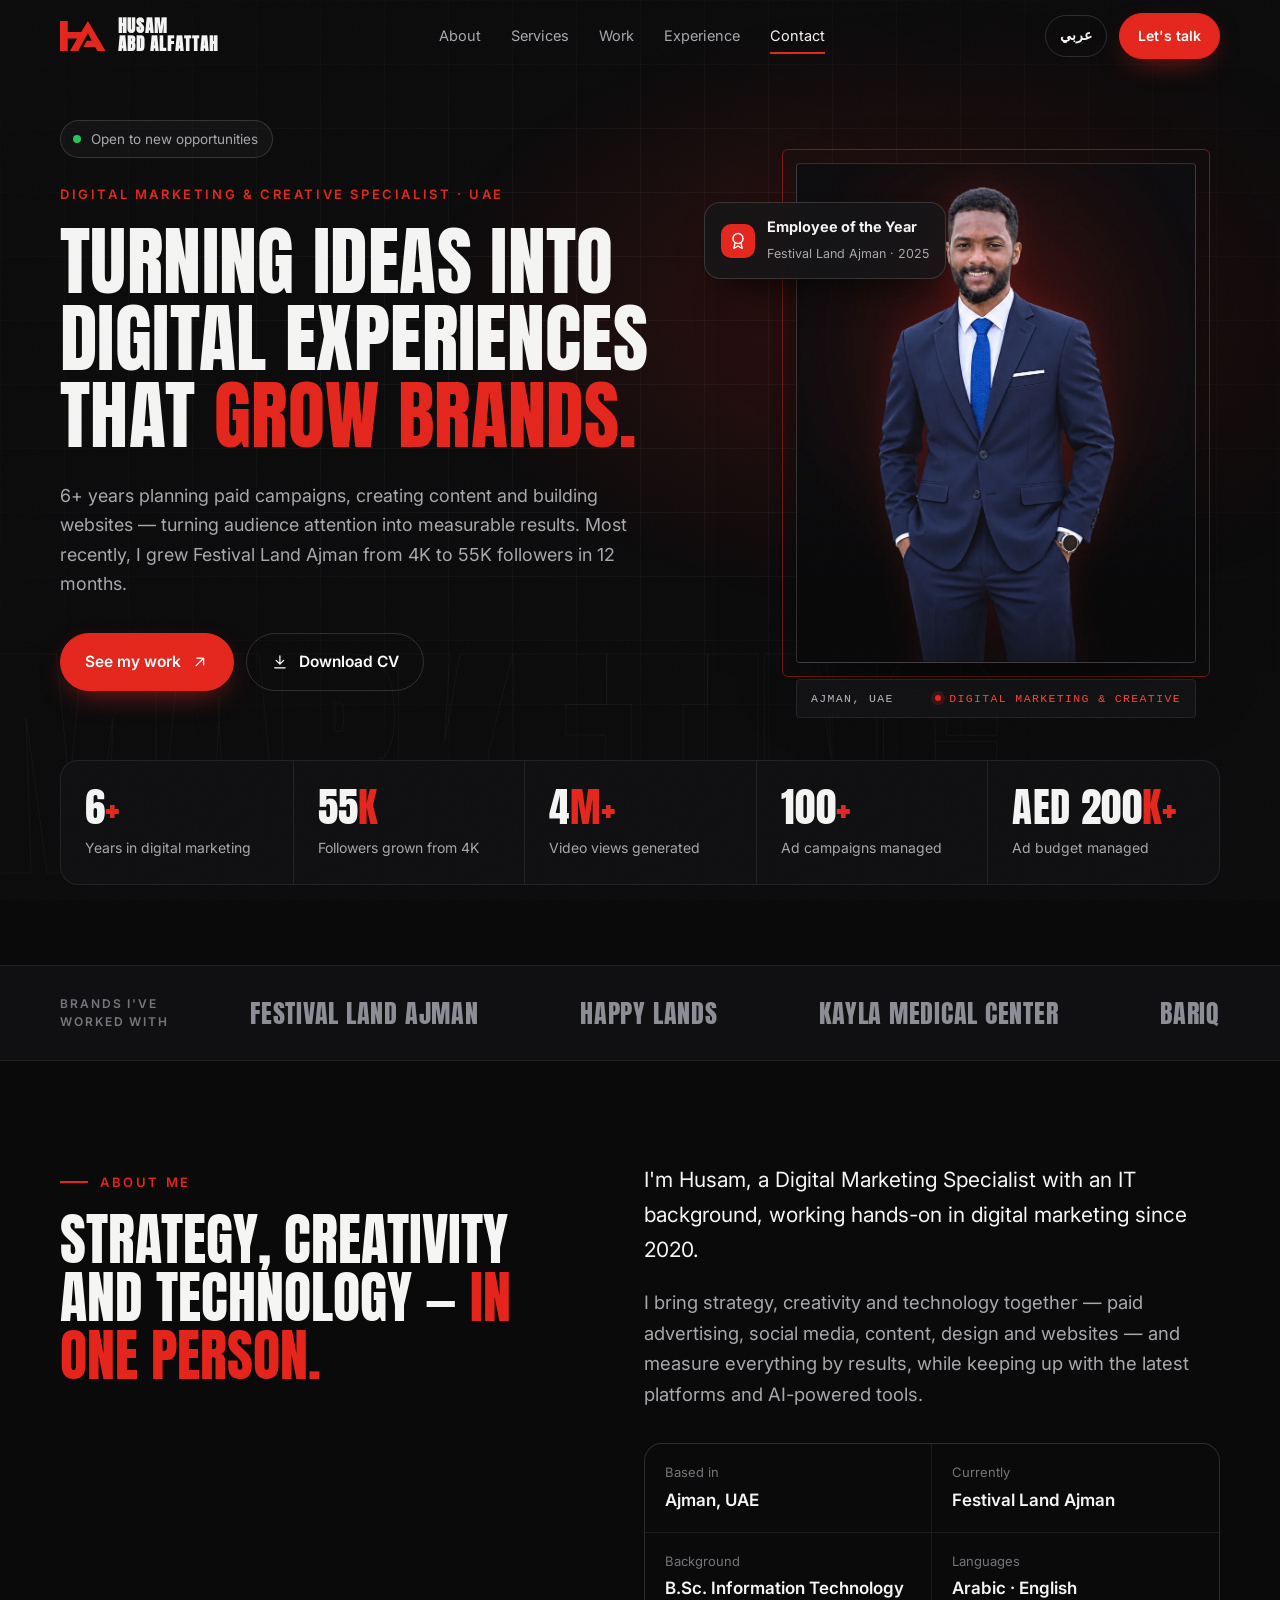
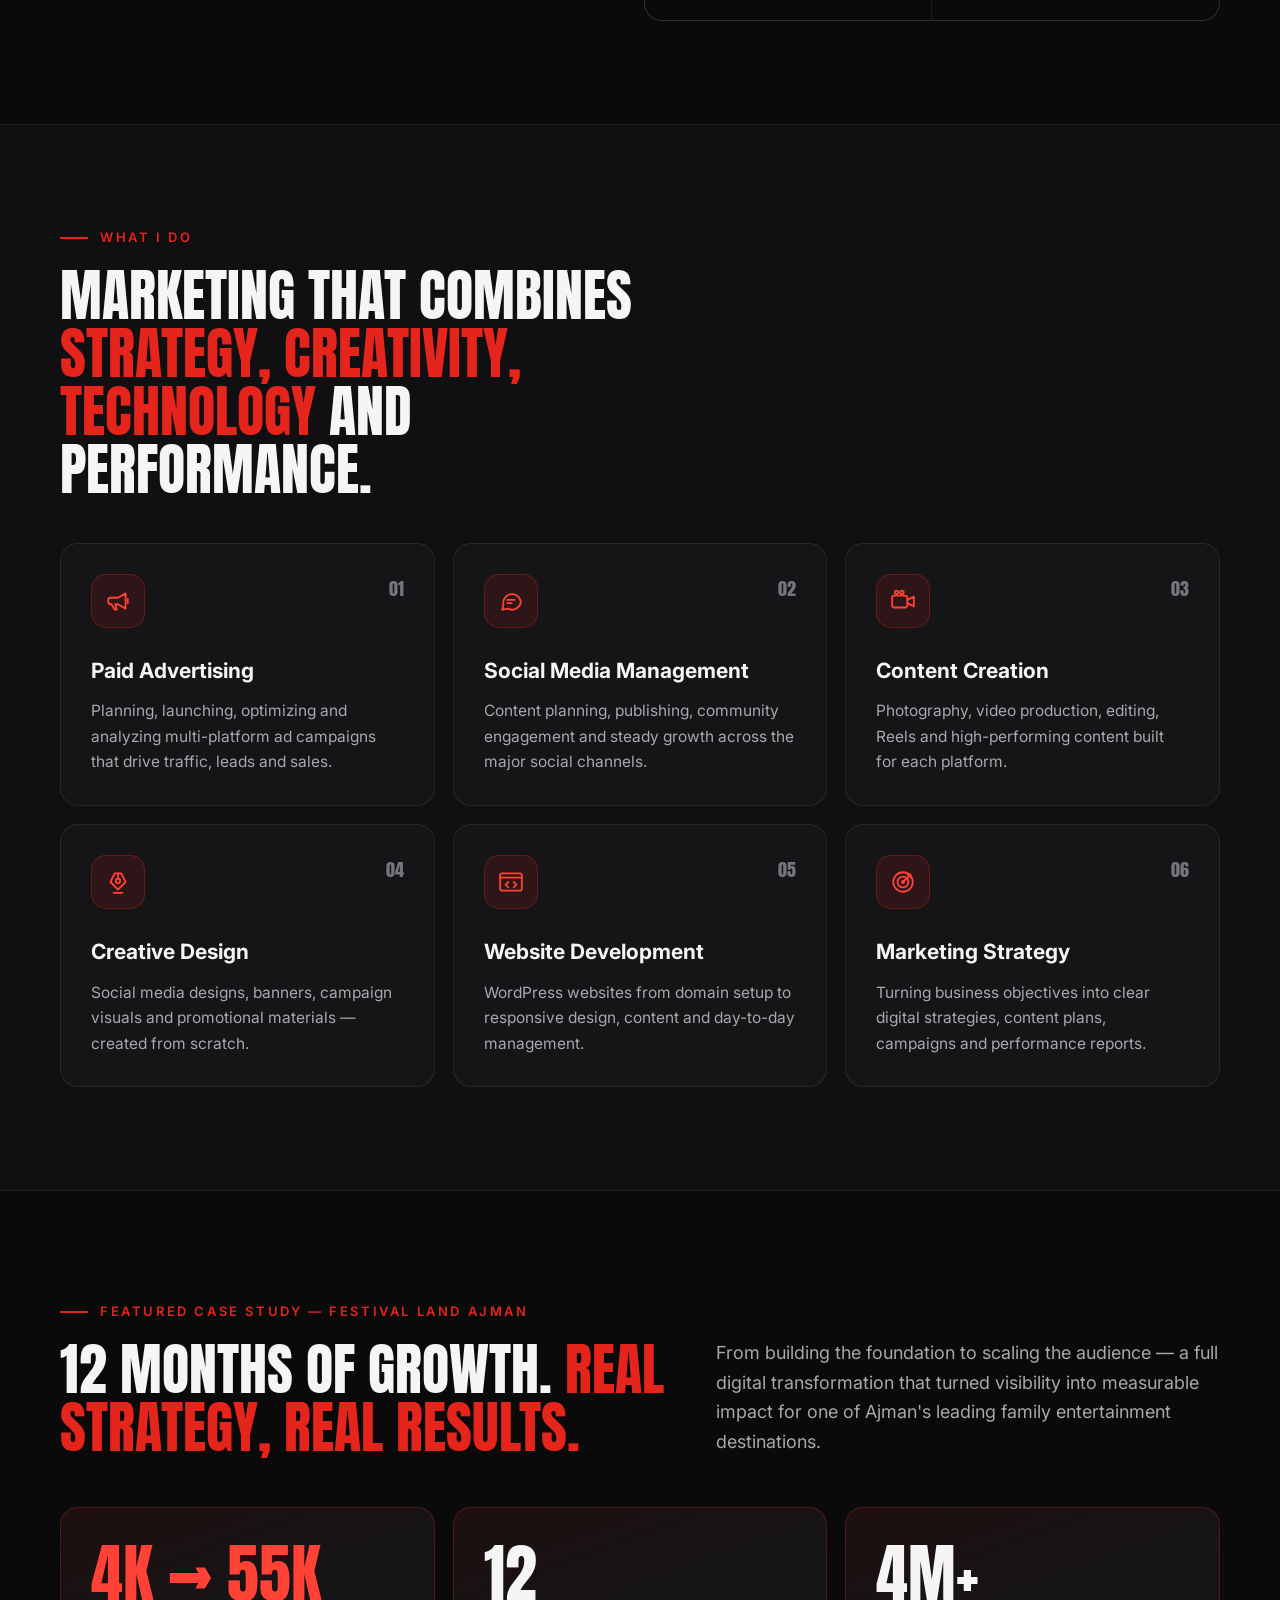
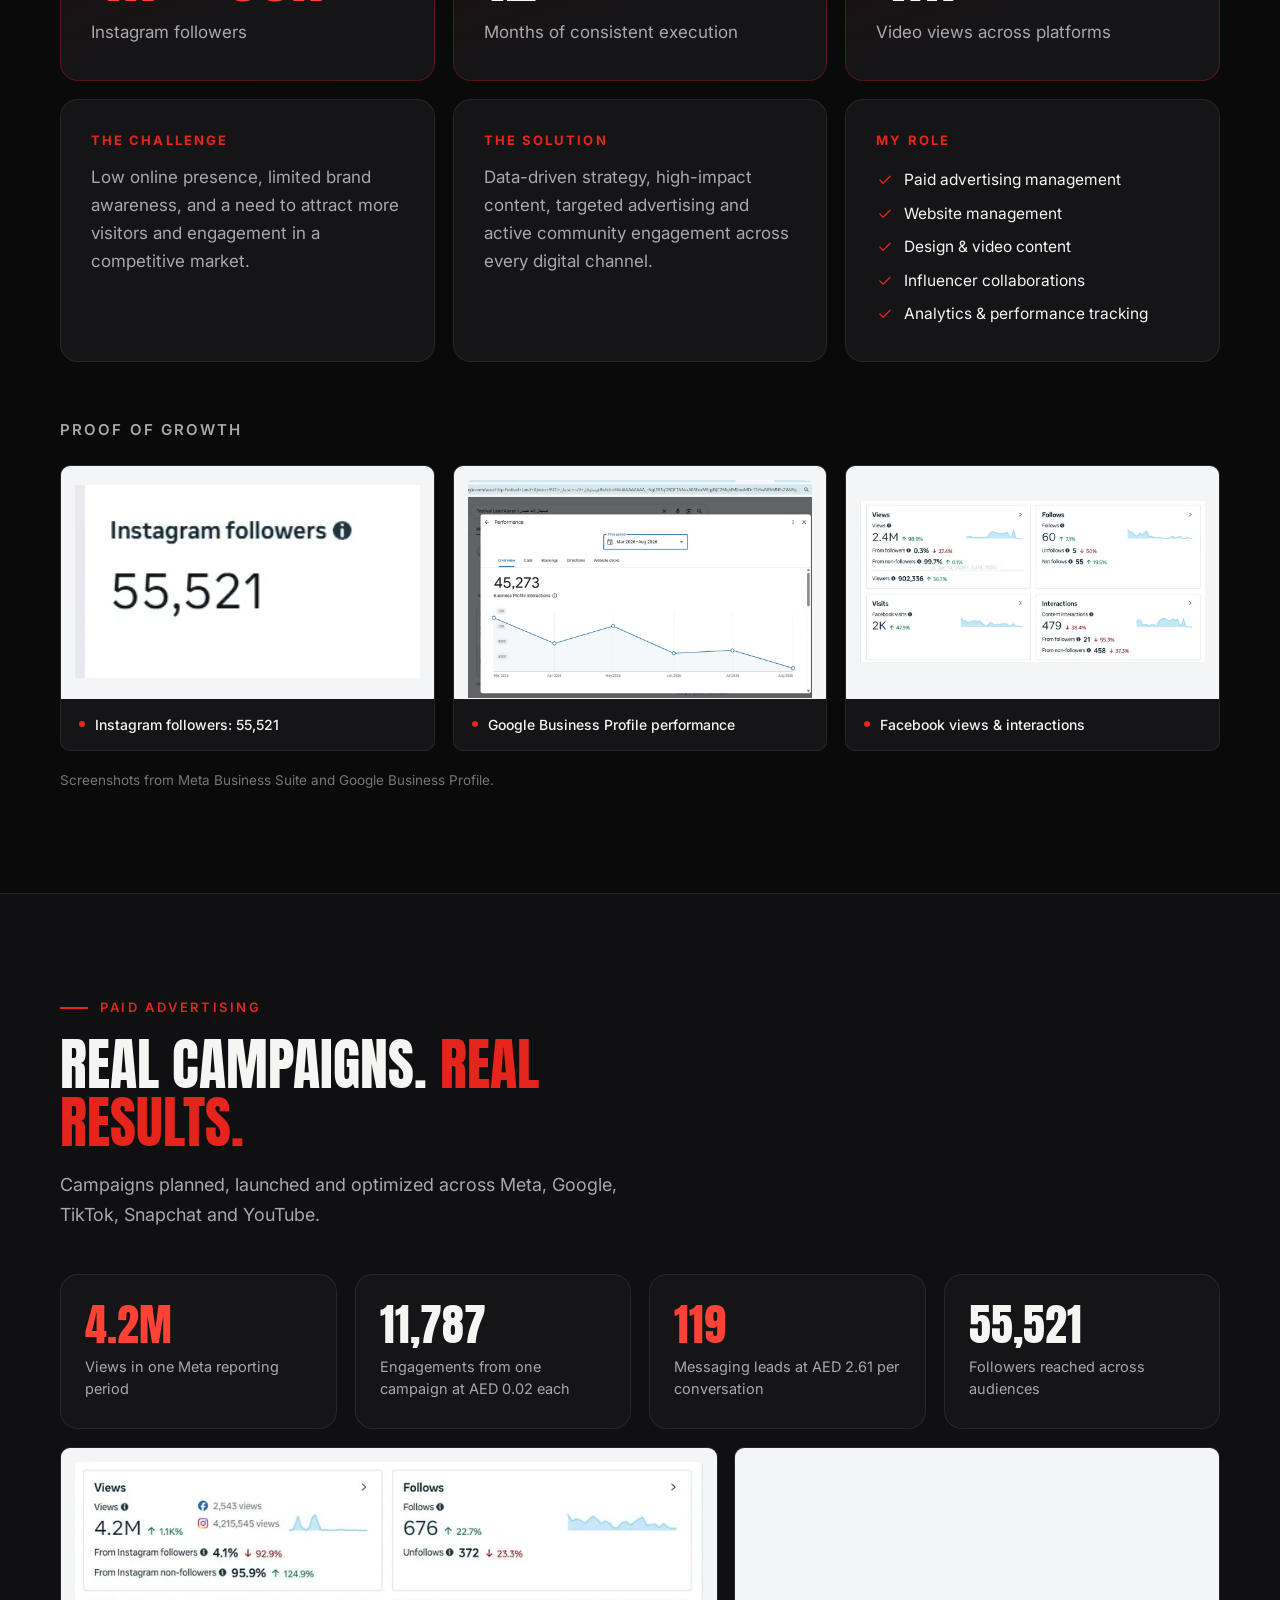
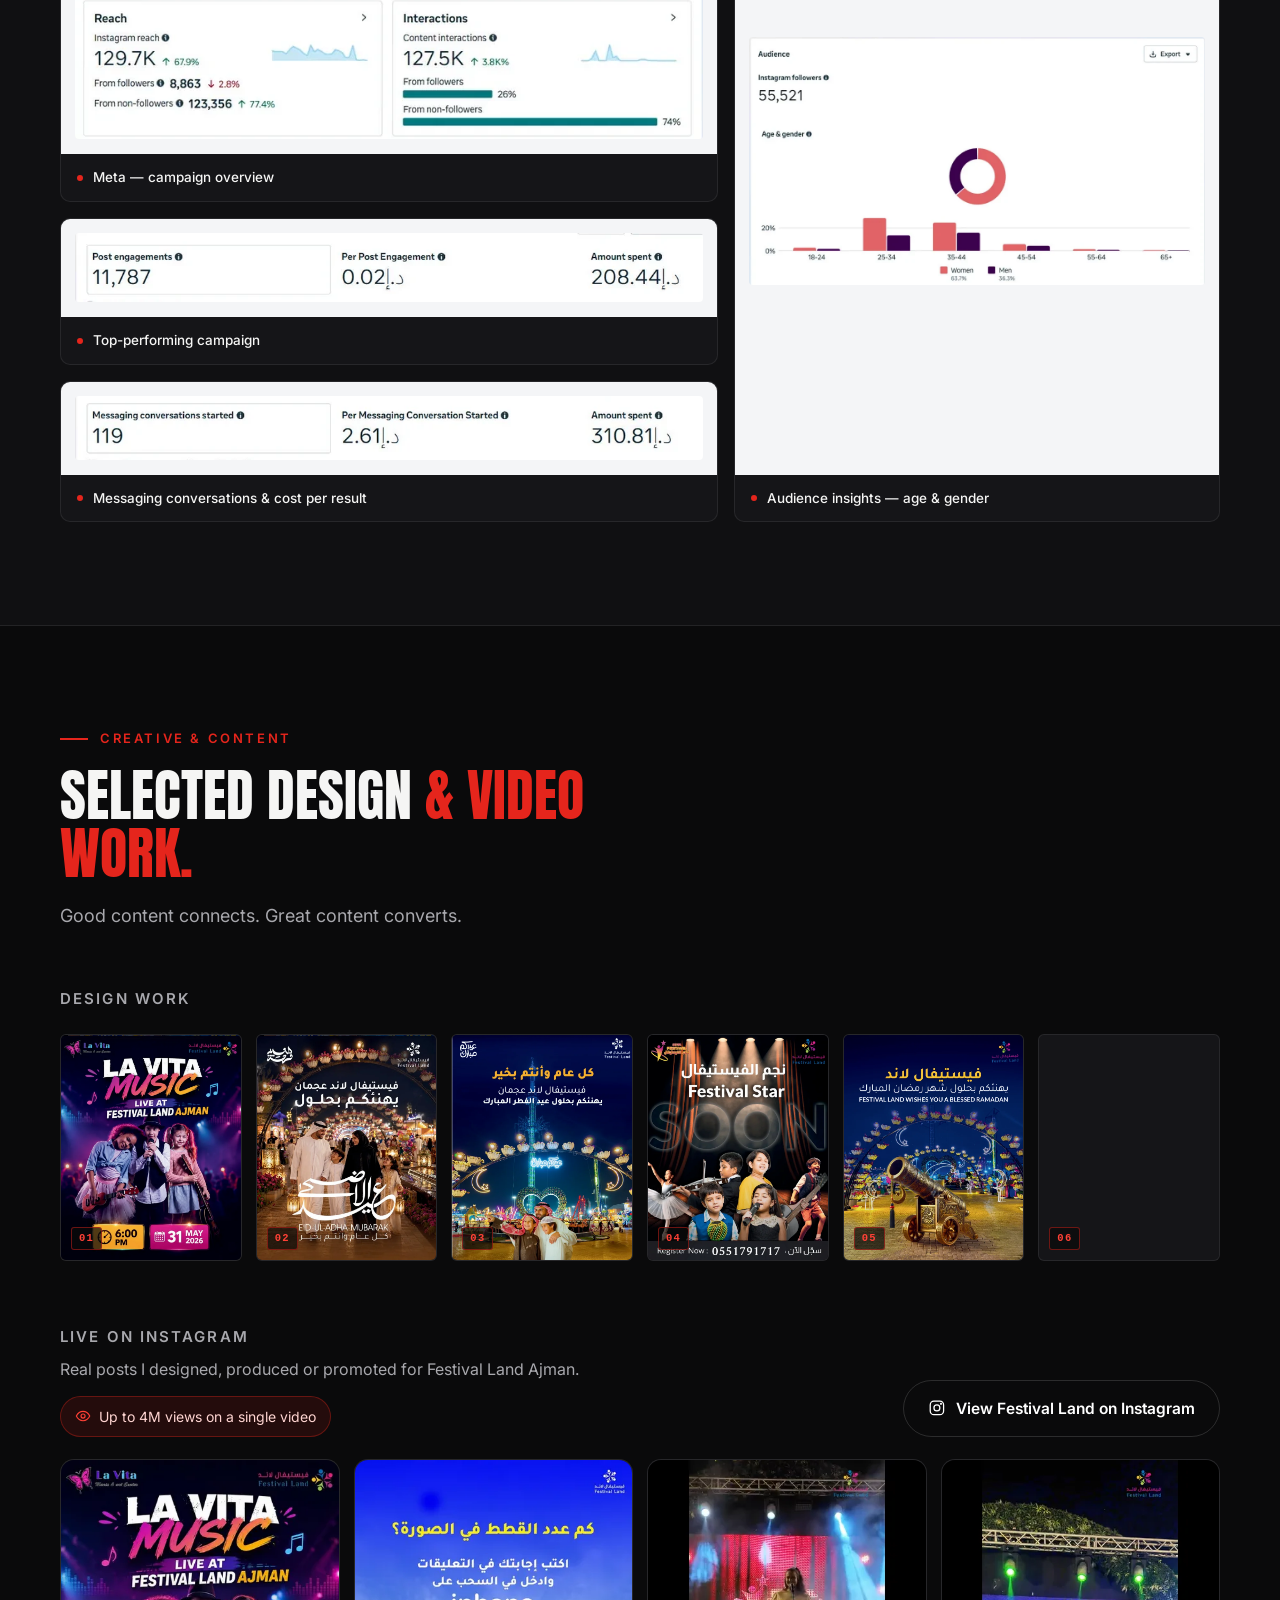
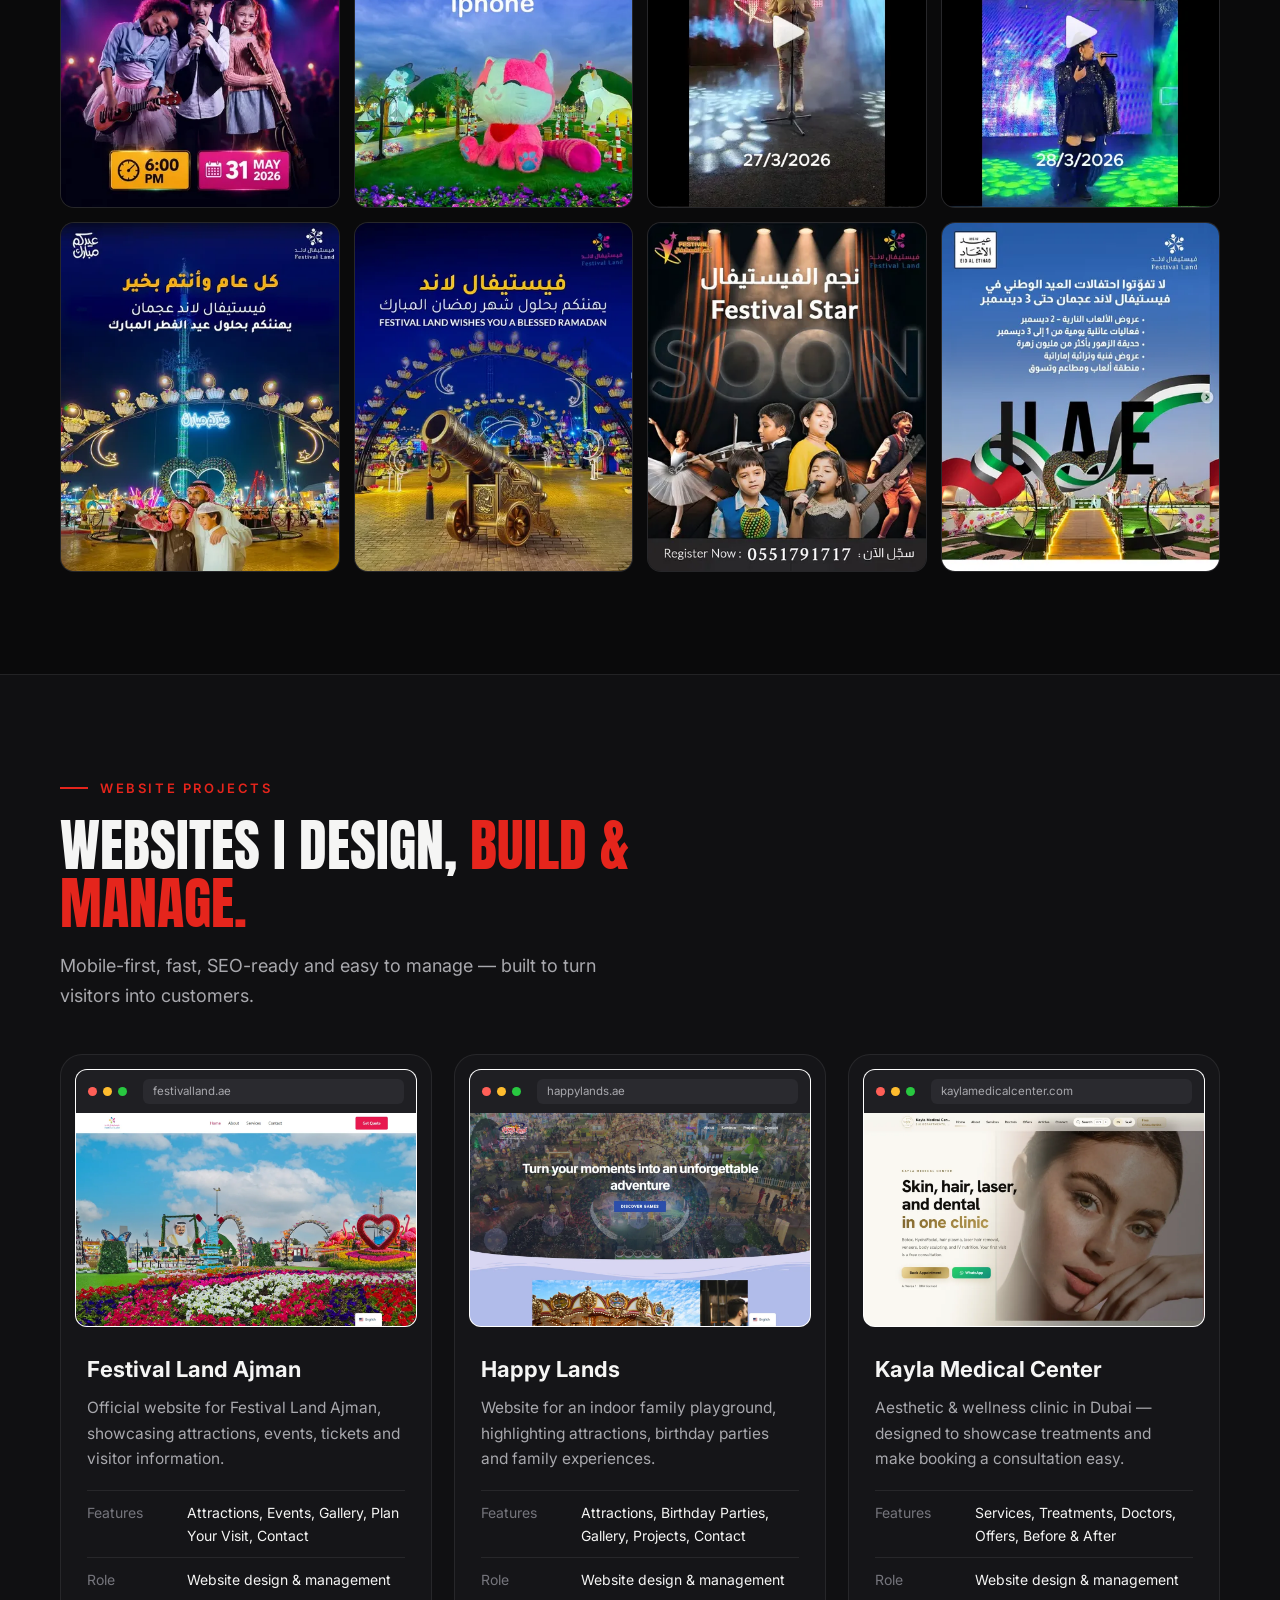
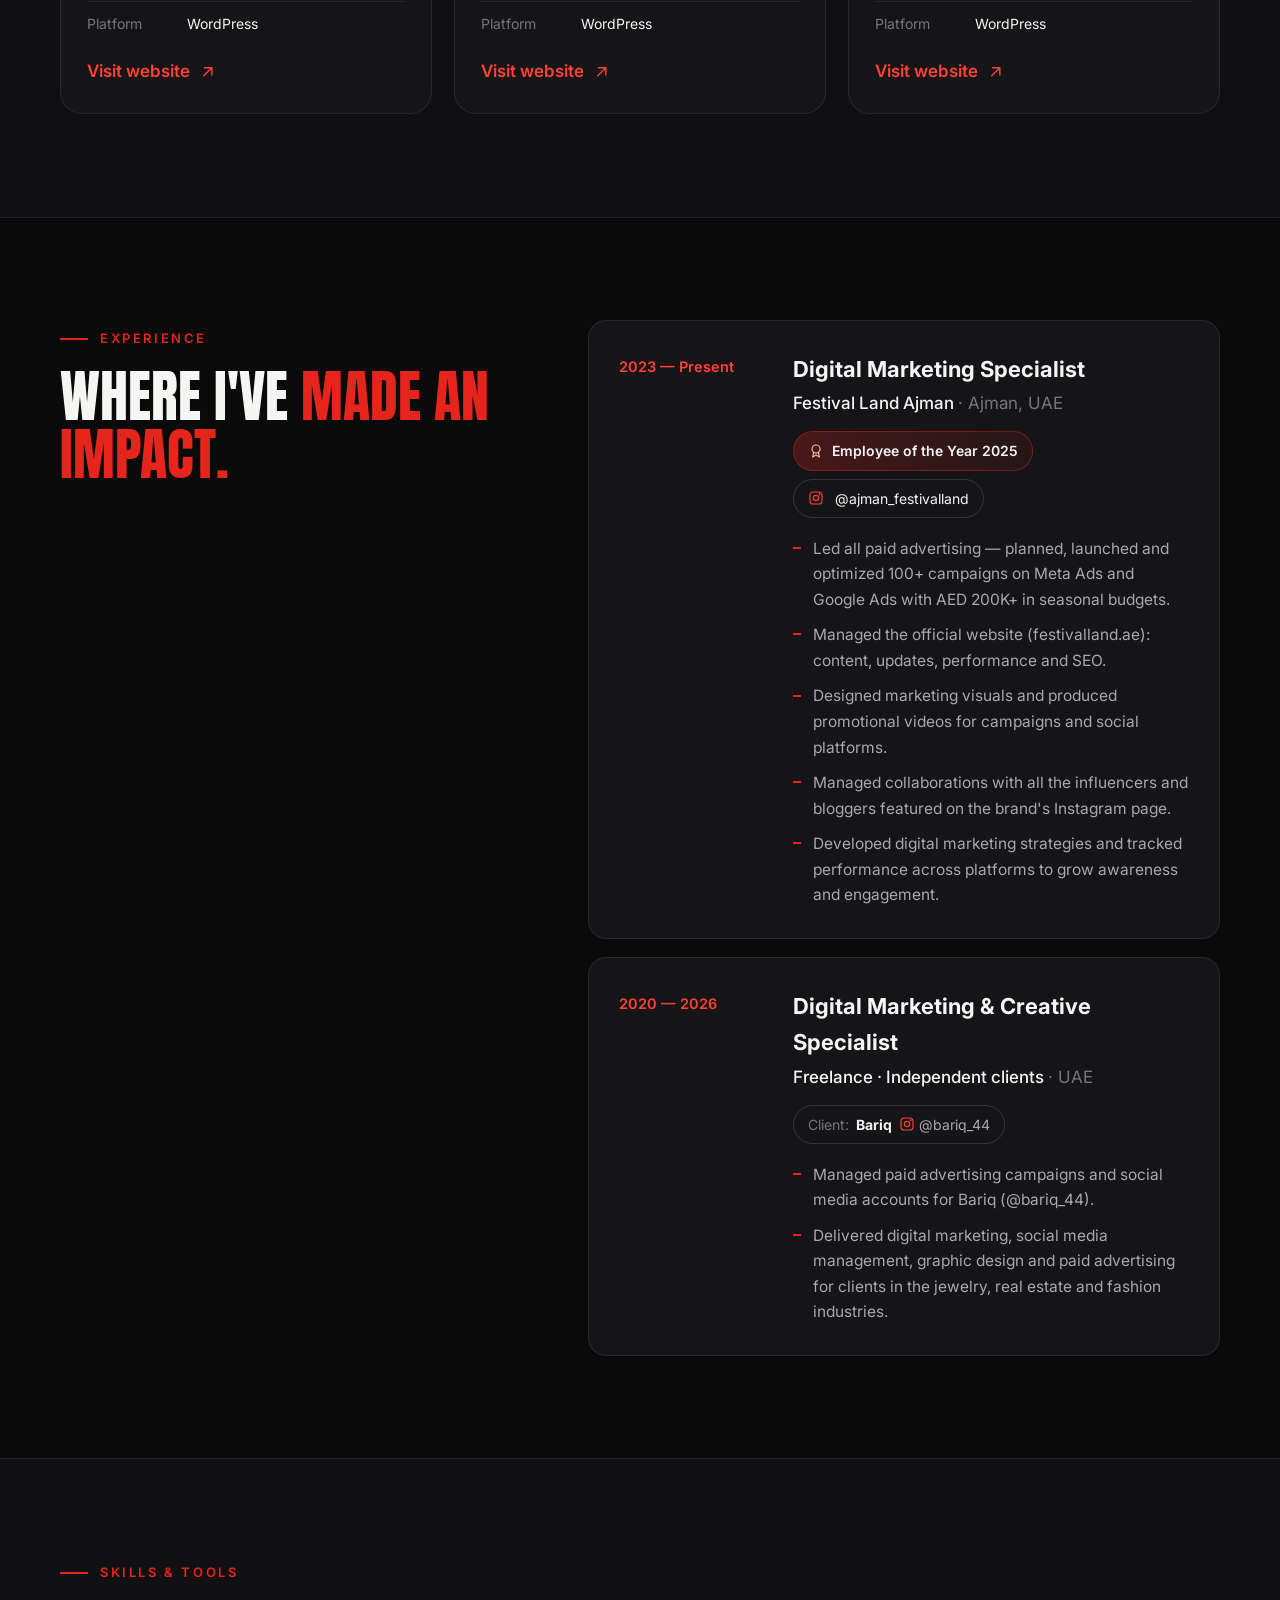
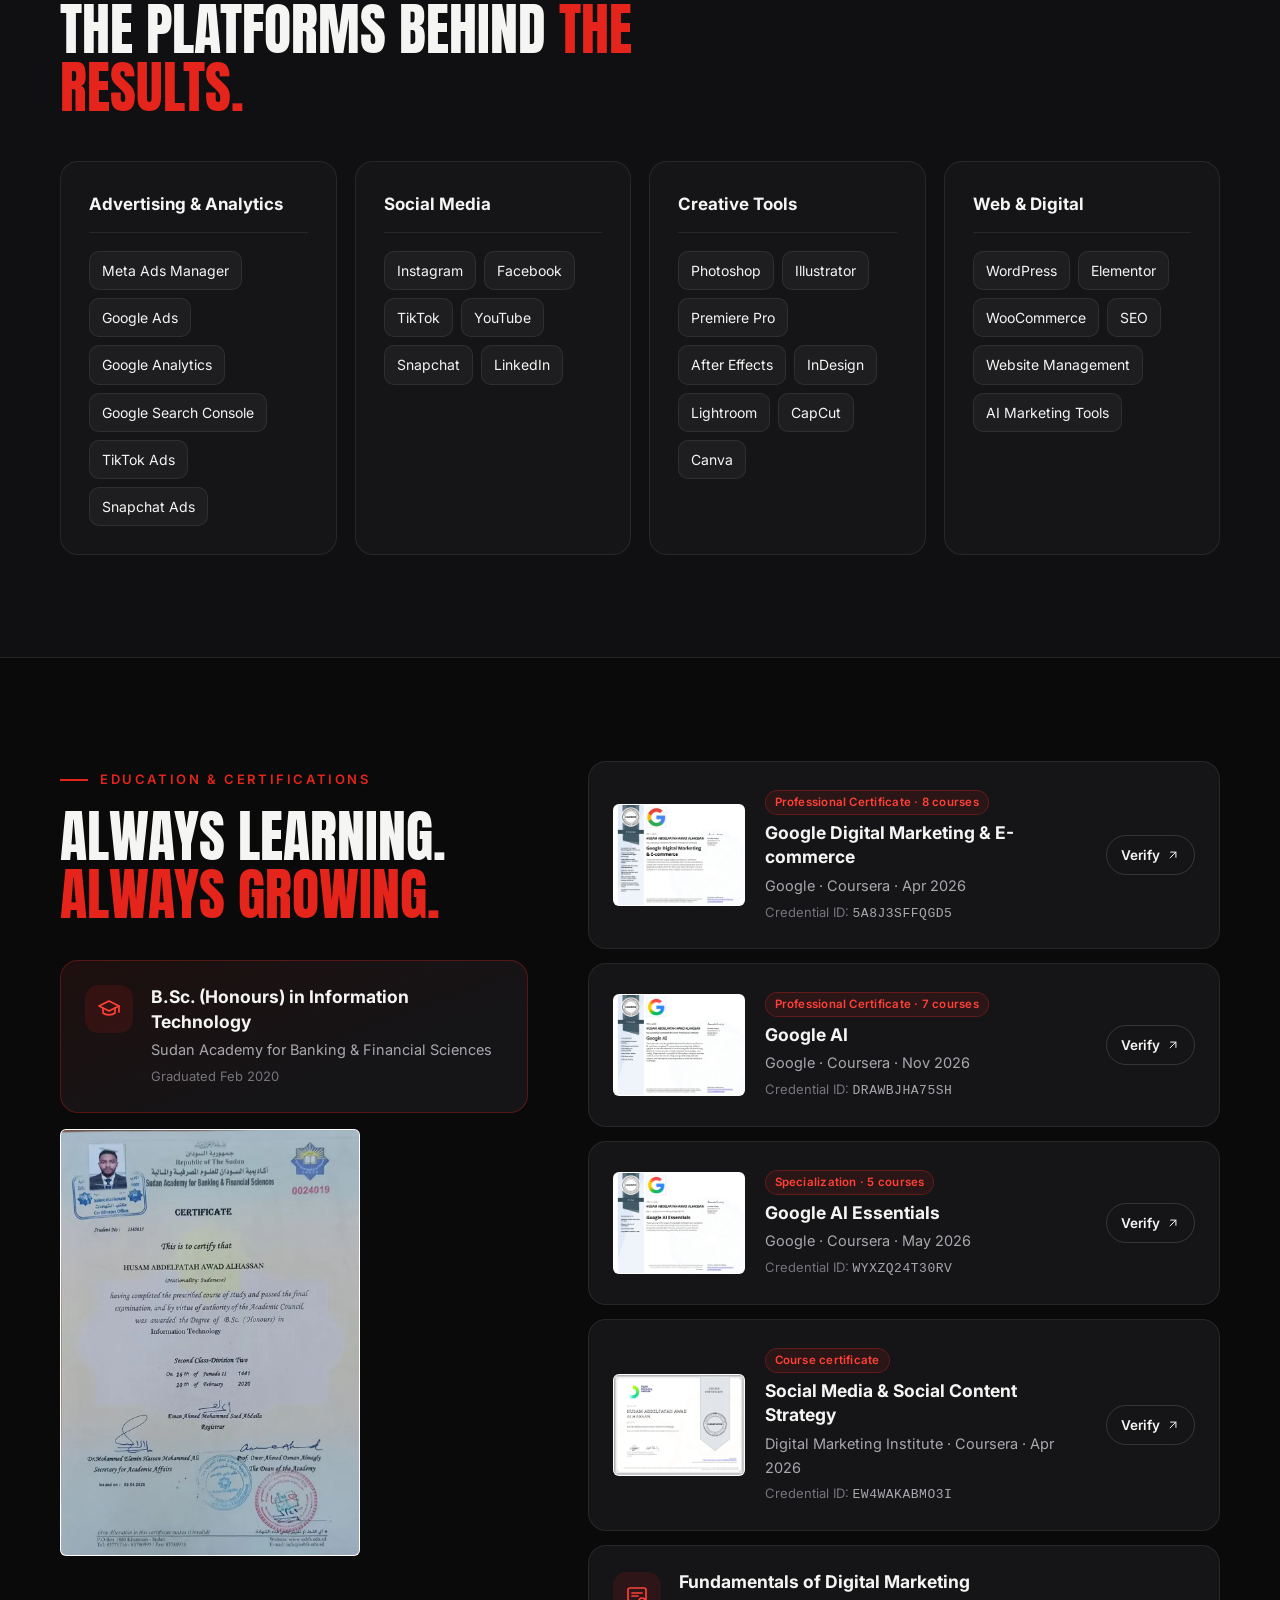
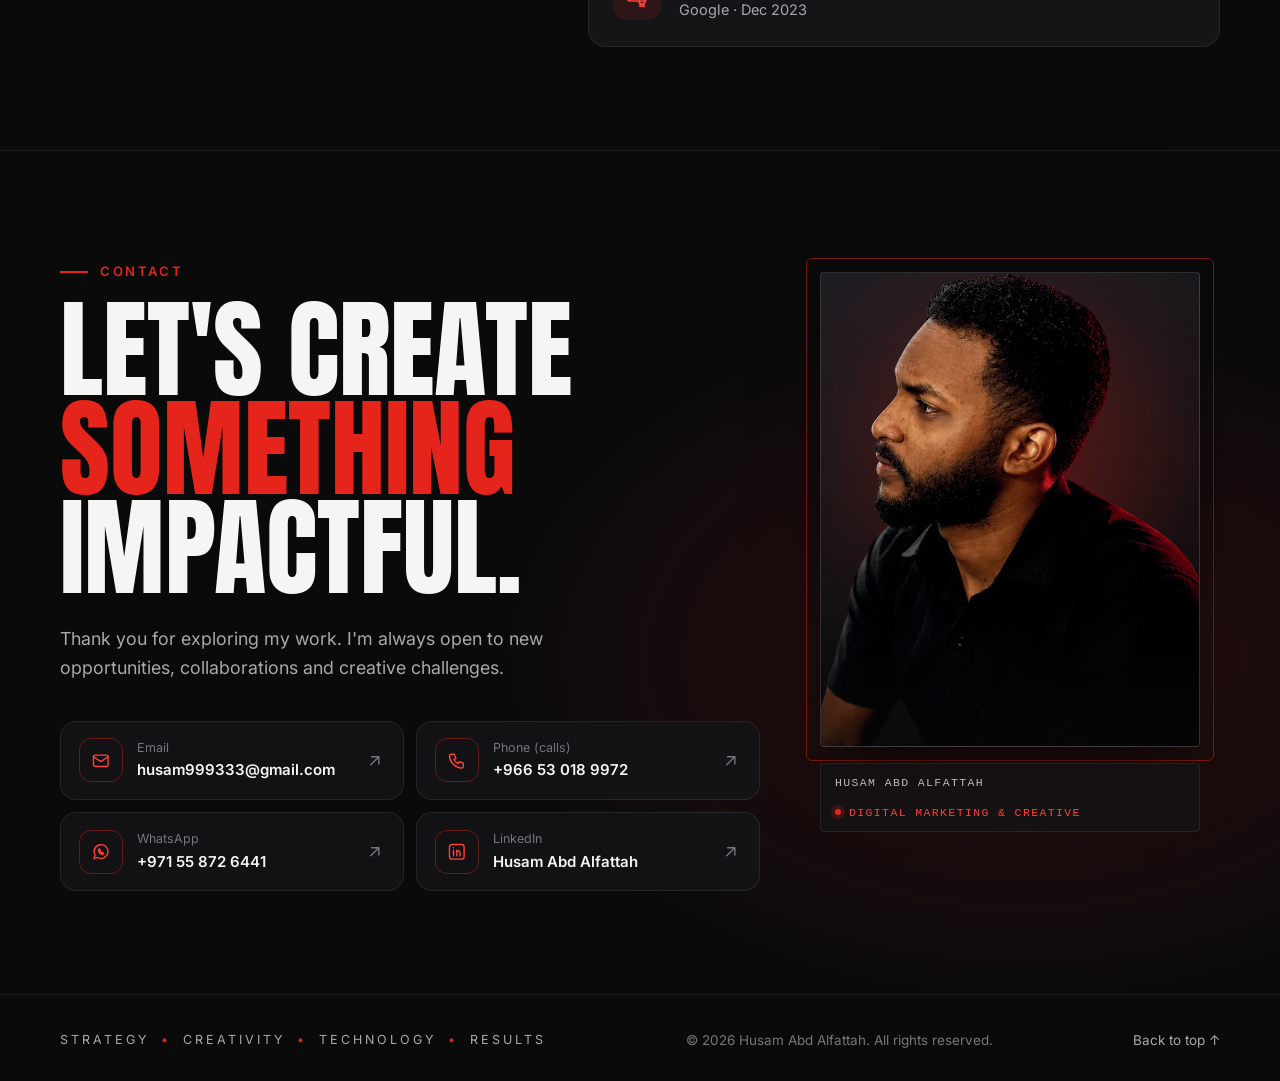
==== commit 9b5ead1a: "Tidy dateModified format Co-Authored-By: Claude Opus 5.5 <noreply@anthropic.com>" ====
--- a/index.html
+++ b/index.html
@@ -34,7 +34,7 @@
 <link rel="stylesheet" href="https://fonts.googleapis.com/css2?family=Anton&family=Inter:wght@400;500;600;700&display=swap">
 <link rel="preload" as="image" href="/assets/img/husam-suit.webp" fetchpriority="high">
 <link rel="stylesheet" href="/assets/css/style.css?v=1fb3585b">
-<script type="application/ld+json">[{"@context":"https://schema.org","@type":"Person","@id":"https://husam999333-spec.github.io/#person","name":"Husam Abd Alfattah","alternateName":["Husam Abdelfatah","Husam Awad","Husam Abdelfatah Awad Alhassan","حسام عوض","حسام عبدالفتاح عوض"],"jobTitle":"Digital Marketing & Creative Specialist","description":"Husam Abd Alfattah is a Digital Marketing & Creative Specialist in the UAE with 6+ years in paid advertising, social media, content creation and WordPress websites. Grew Festival Land Ajman from 4K to 55K followers.","url":"https://husam999333-spec.github.io/","image":"https://husam999333-spec.github.io/assets/img/husam-suit.webp","email":"mailto:husam999333@gmail.com","telephone":"+966530189972","address":{"@type":"PostalAddress","addressLocality":"Ajman","addressCountry":"AE"},"worksFor":{"@type":"Organization","name":"Festival Land Ajman","url":"https://festivalland.ae/"},"alumniOf":{"@type":"CollegeOrUniversity","name":"Sudan Academy for Banking & Financial Sciences"},"award":"Employee of the Year 2025 — Festival Land Ajman","knowsAbout":["Digital Marketing","Paid Advertising","Meta Ads","Google Ads","Social Media Management","Content Creation","Graphic Design","Video Production","WordPress","SEO","Influencer Marketing"],"knowsLanguage":["ar","en"],"sameAs":["https://www.linkedin.com/in/husam-abd-alfattah-a73365259/"],"hasCredential":[{"@type":"EducationalOccupationalCredential","name":"Google Digital Marketing & E-commerce","credentialCategory":"certificate","url":"https://coursera.org/verify/professional-cert/5A8J3SFFQGD5","recognizedBy":{"@type":"Organization","name":"Google"}},{"@type":"EducationalOccupationalCredential","name":"Google AI","credentialCategory":"certificate","url":"https://coursera.org/verify/professional-cert/DRAWBJHA75SH","recognizedBy":{"@type":"Organization","name":"Google"}},{"@type":"EducationalOccupationalCredential","name":"Google AI Essentials","credentialCategory":"certificate","url":"https://coursera.org/verify/specialization/WYXZQ24T30RV","recognizedBy":{"@type":"Organization","name":"Google"}},{"@type":"EducationalOccupationalCredential","name":"Social Media & Social Content Strategy","credentialCategory":"certificate","url":"https://coursera.org/verify/EW4WAKABMO3I","recognizedBy":{"@type":"Organization","name":"Digital Marketing Institute"}}]},{"@context":"https://schema.org","@type":"ProfilePage","url":"https://husam999333-spec.github.io/","name":"Husam Abd Alfattah | Digital Marketing & Creative Specialist in the UAE","inLanguage":"en","dateModified":"2026-11-12","mainEntity":{"@id":"https://husam999333-spec.github.io/#person"}}]</script>
+<script type="application/ld+json">[{"@context":"https://schema.org","@type":"Person","@id":"https://husam999333-spec.github.io/#person","name":"Husam Abd Alfattah","alternateName":["Husam Abdelfatah","Husam Awad","Husam Abdelfatah Awad Alhassan","حسام عوض","حسام عبدالفتاح عوض"],"jobTitle":"Digital Marketing & Creative Specialist","description":"Husam Abd Alfattah is a Digital Marketing & Creative Specialist in the UAE with 6+ years in paid advertising, social media, content creation and WordPress websites. Grew Festival Land Ajman from 4K to 55K followers.","url":"https://husam999333-spec.github.io/","image":"https://husam999333-spec.github.io/assets/img/husam-suit.webp","email":"mailto:husam999333@gmail.com","telephone":"+966530189972","address":{"@type":"PostalAddress","addressLocality":"Ajman","addressCountry":"AE"},"worksFor":{"@type":"Organization","name":"Festival Land Ajman","url":"https://festivalland.ae/"},"alumniOf":{"@type":"CollegeOrUniversity","name":"Sudan Academy for Banking & Financial Sciences"},"award":"Employee of the Year 2025 — Festival Land Ajman","knowsAbout":["Digital Marketing","Paid Advertising","Meta Ads","Google Ads","Social Media Management","Content Creation","Graphic Design","Video Production","WordPress","SEO","Influencer Marketing"],"knowsLanguage":["ar","en"],"sameAs":["https://www.linkedin.com/in/husam-abd-alfattah-a73365259/"],"hasCredential":[{"@type":"EducationalOccupationalCredential","name":"Google Digital Marketing & E-commerce","credentialCategory":"certificate","url":"https://coursera.org/verify/professional-cert/5A8J3SFFQGD5","recognizedBy":{"@type":"Organization","name":"Google"}},{"@type":"EducationalOccupationalCredential","name":"Google AI","credentialCategory":"certificate","url":"https://coursera.org/verify/professional-cert/DRAWBJHA75SH","recognizedBy":{"@type":"Organization","name":"Google"}},{"@type":"EducationalOccupationalCredential","name":"Google AI Essentials","credentialCategory":"certificate","url":"https://coursera.org/verify/specialization/WYXZQ24T30RV","recognizedBy":{"@type":"Organization","name":"Google"}},{"@type":"EducationalOccupationalCredential","name":"Social Media & Social Content Strategy","credentialCategory":"certificate","url":"https://coursera.org/verify/EW4WAKABMO3I","recognizedBy":{"@type":"Organization","name":"Digital Marketing Institute"}}]},{"@context":"https://schema.org","@type":"ProfilePage","url":"https://husam999333-spec.github.io/","name":"Husam Abd Alfattah | Digital Marketing & Creative Specialist in the UAE","inLanguage":"en","dateModified":"2026-11-12T07:42:24+00:00","mainEntity":{"@id":"https://husam999333-spec.github.io/#person"}}]</script>
 </head>
 <body>
 <a class="skip" href="#main">Skip to content</a>
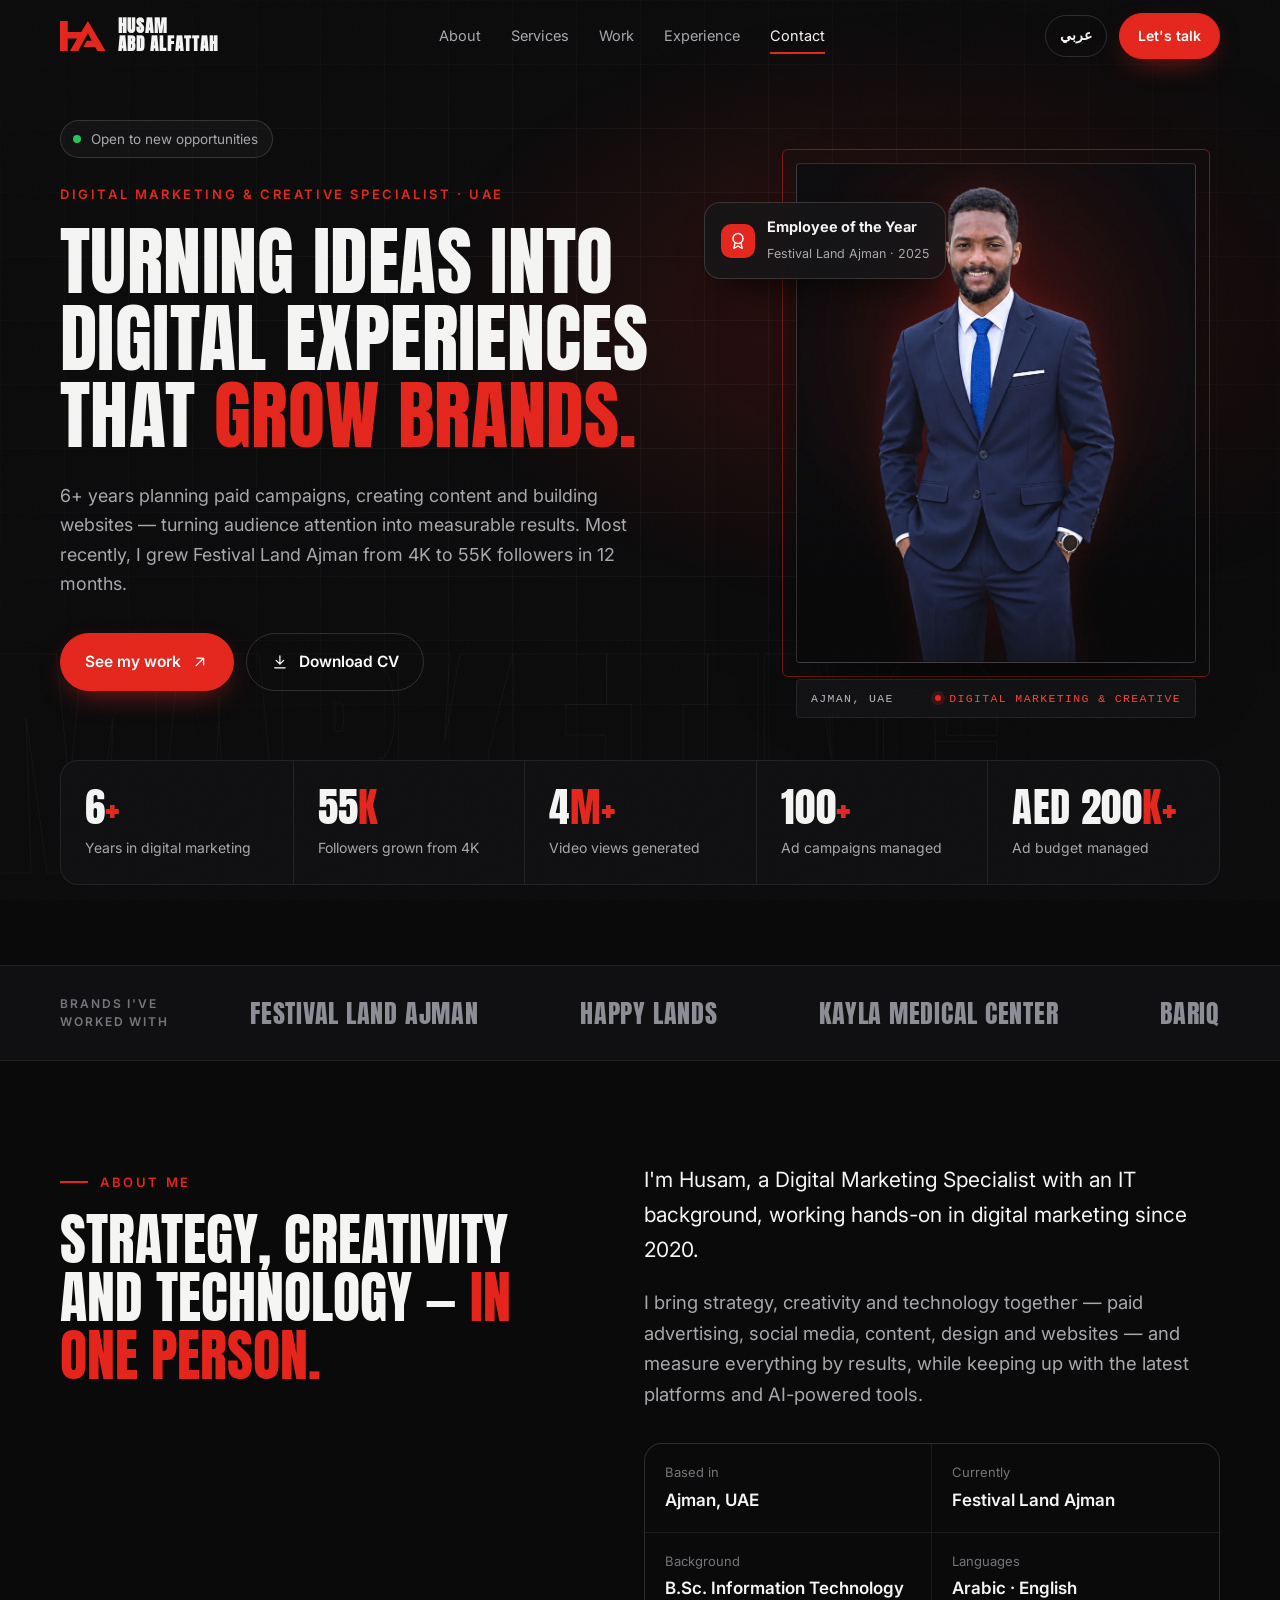
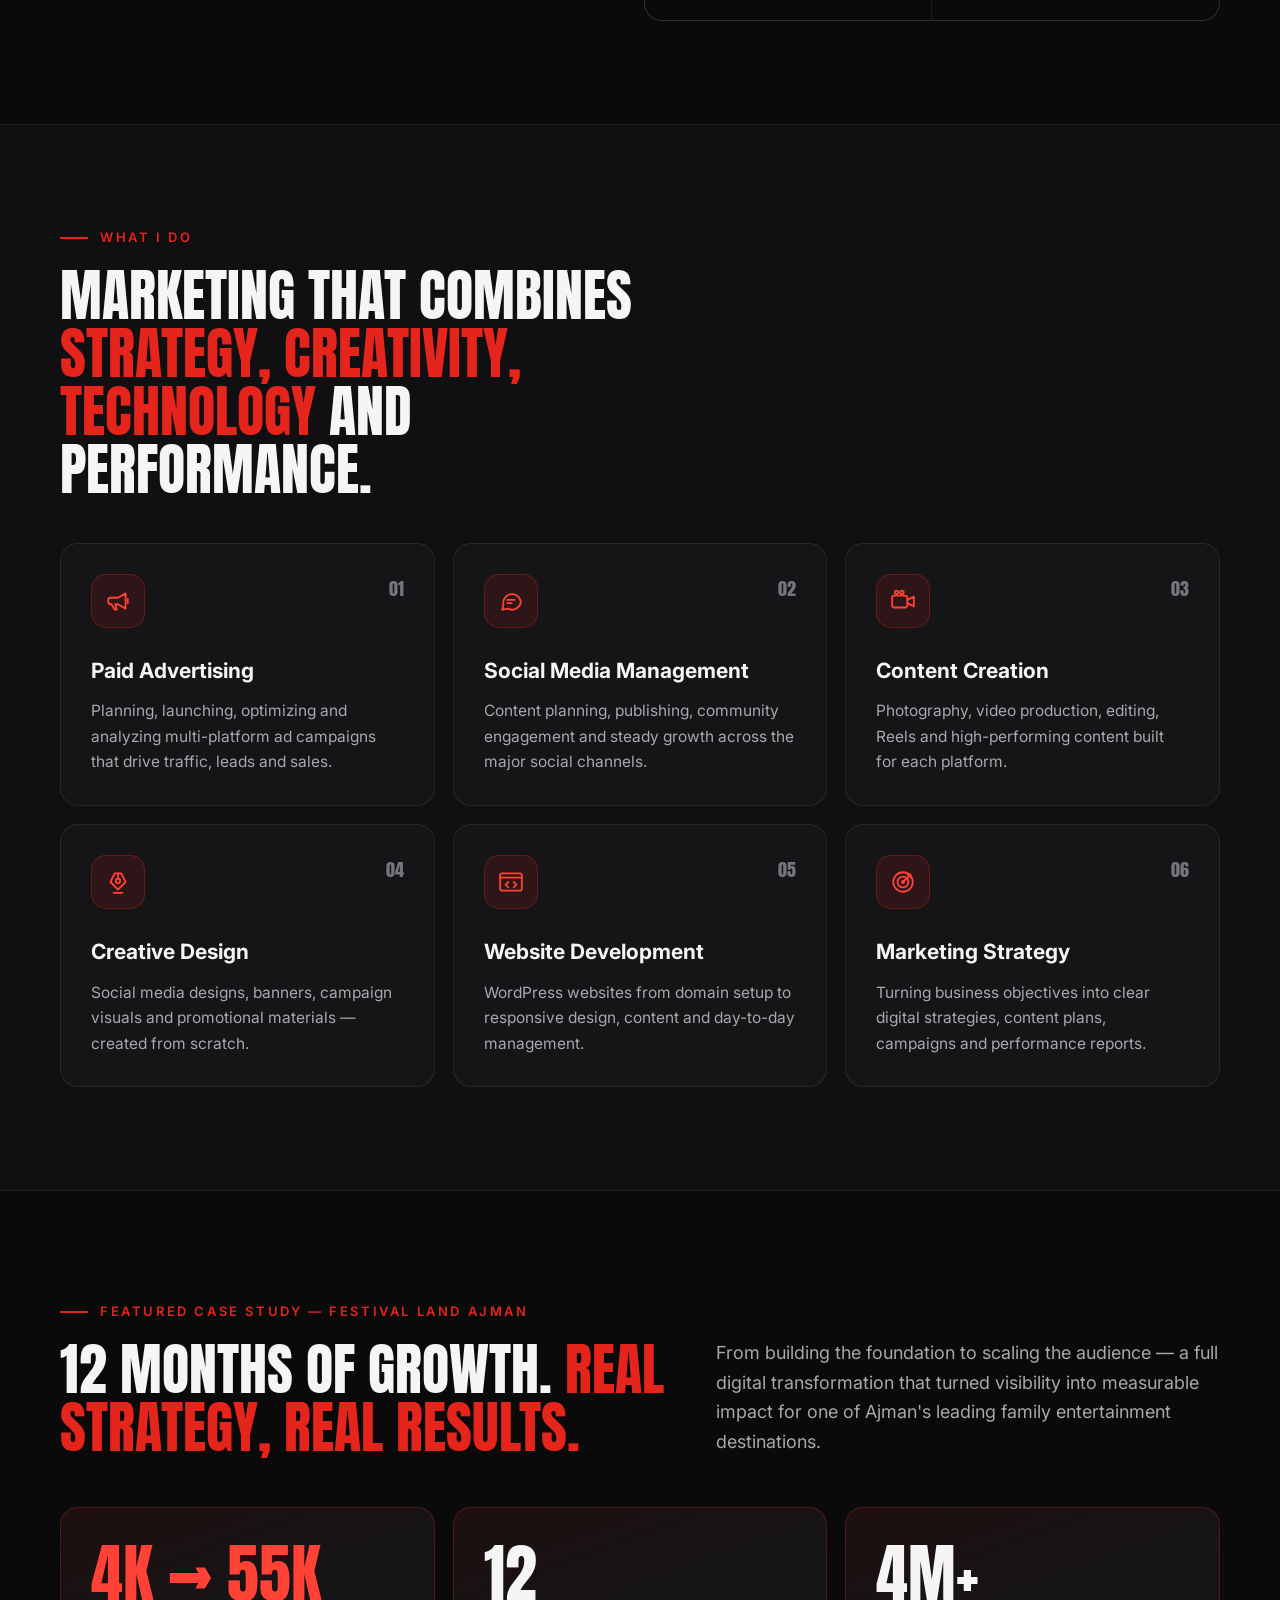
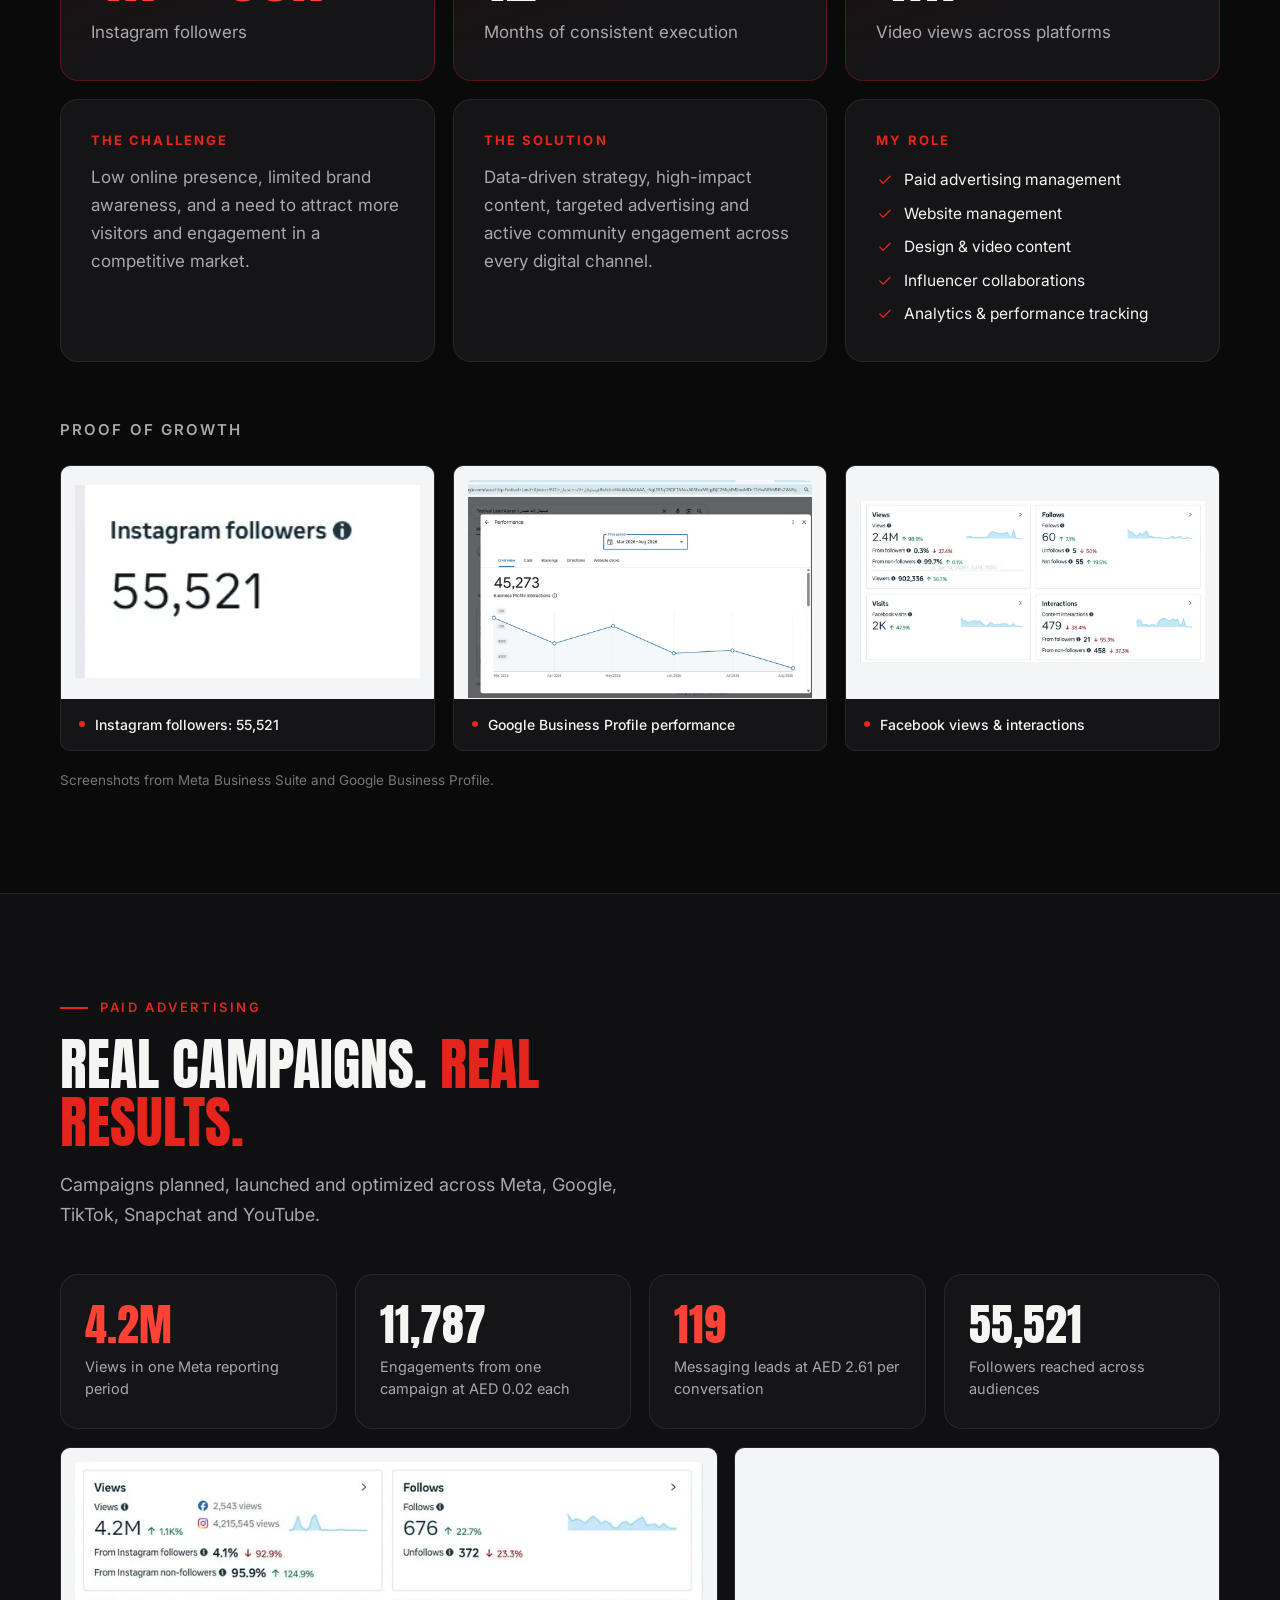
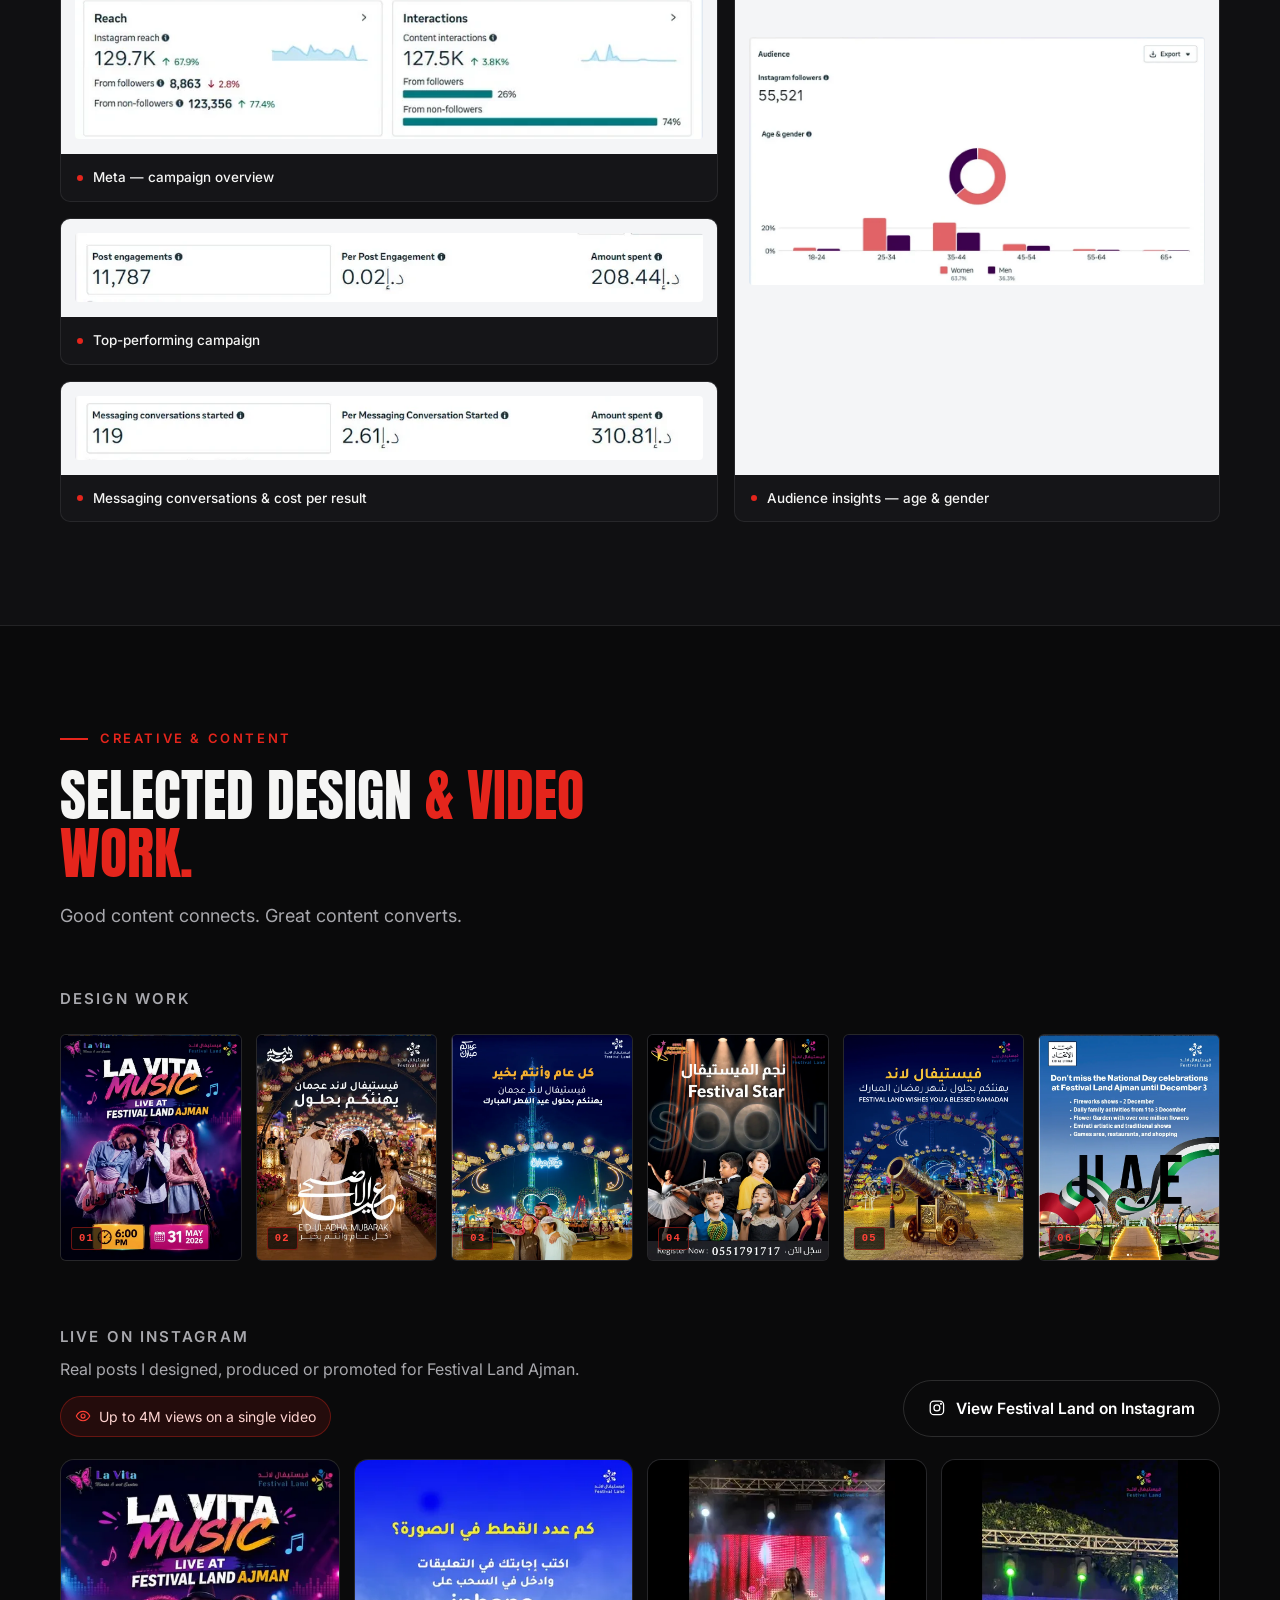
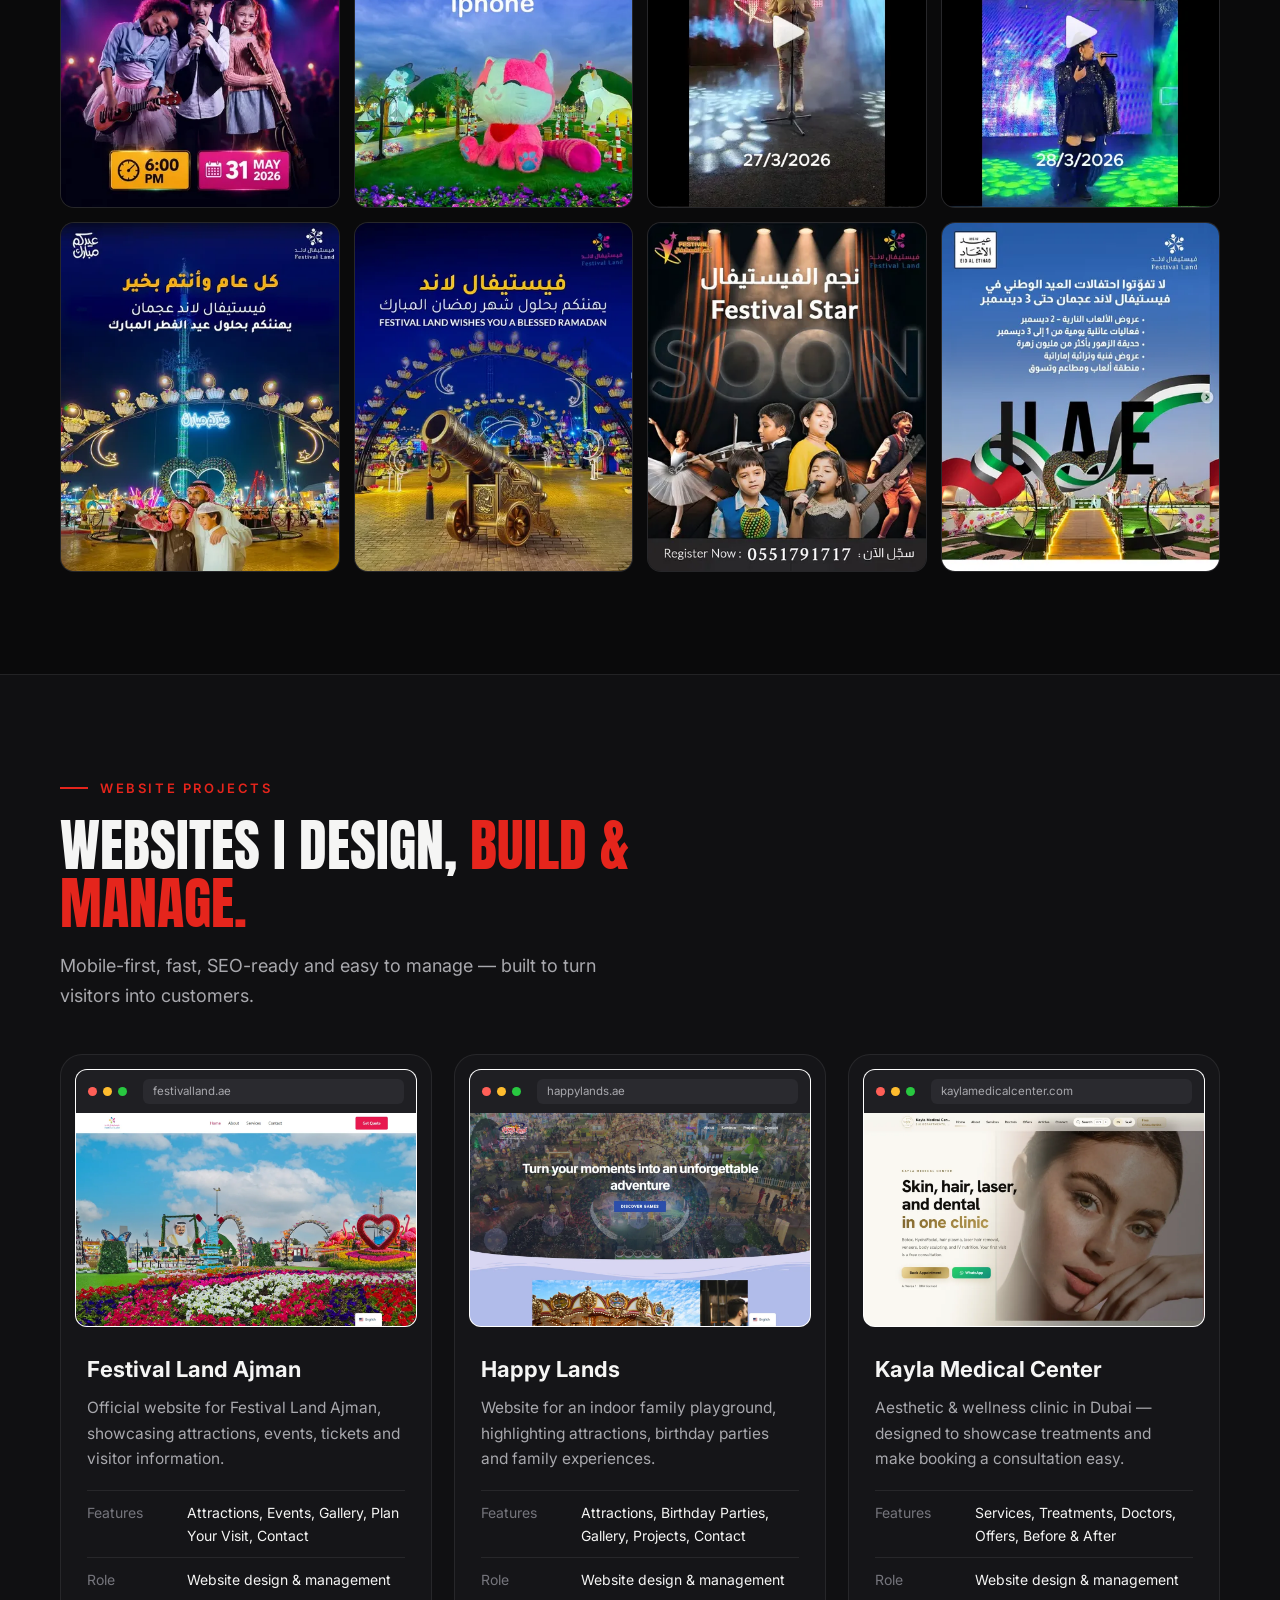
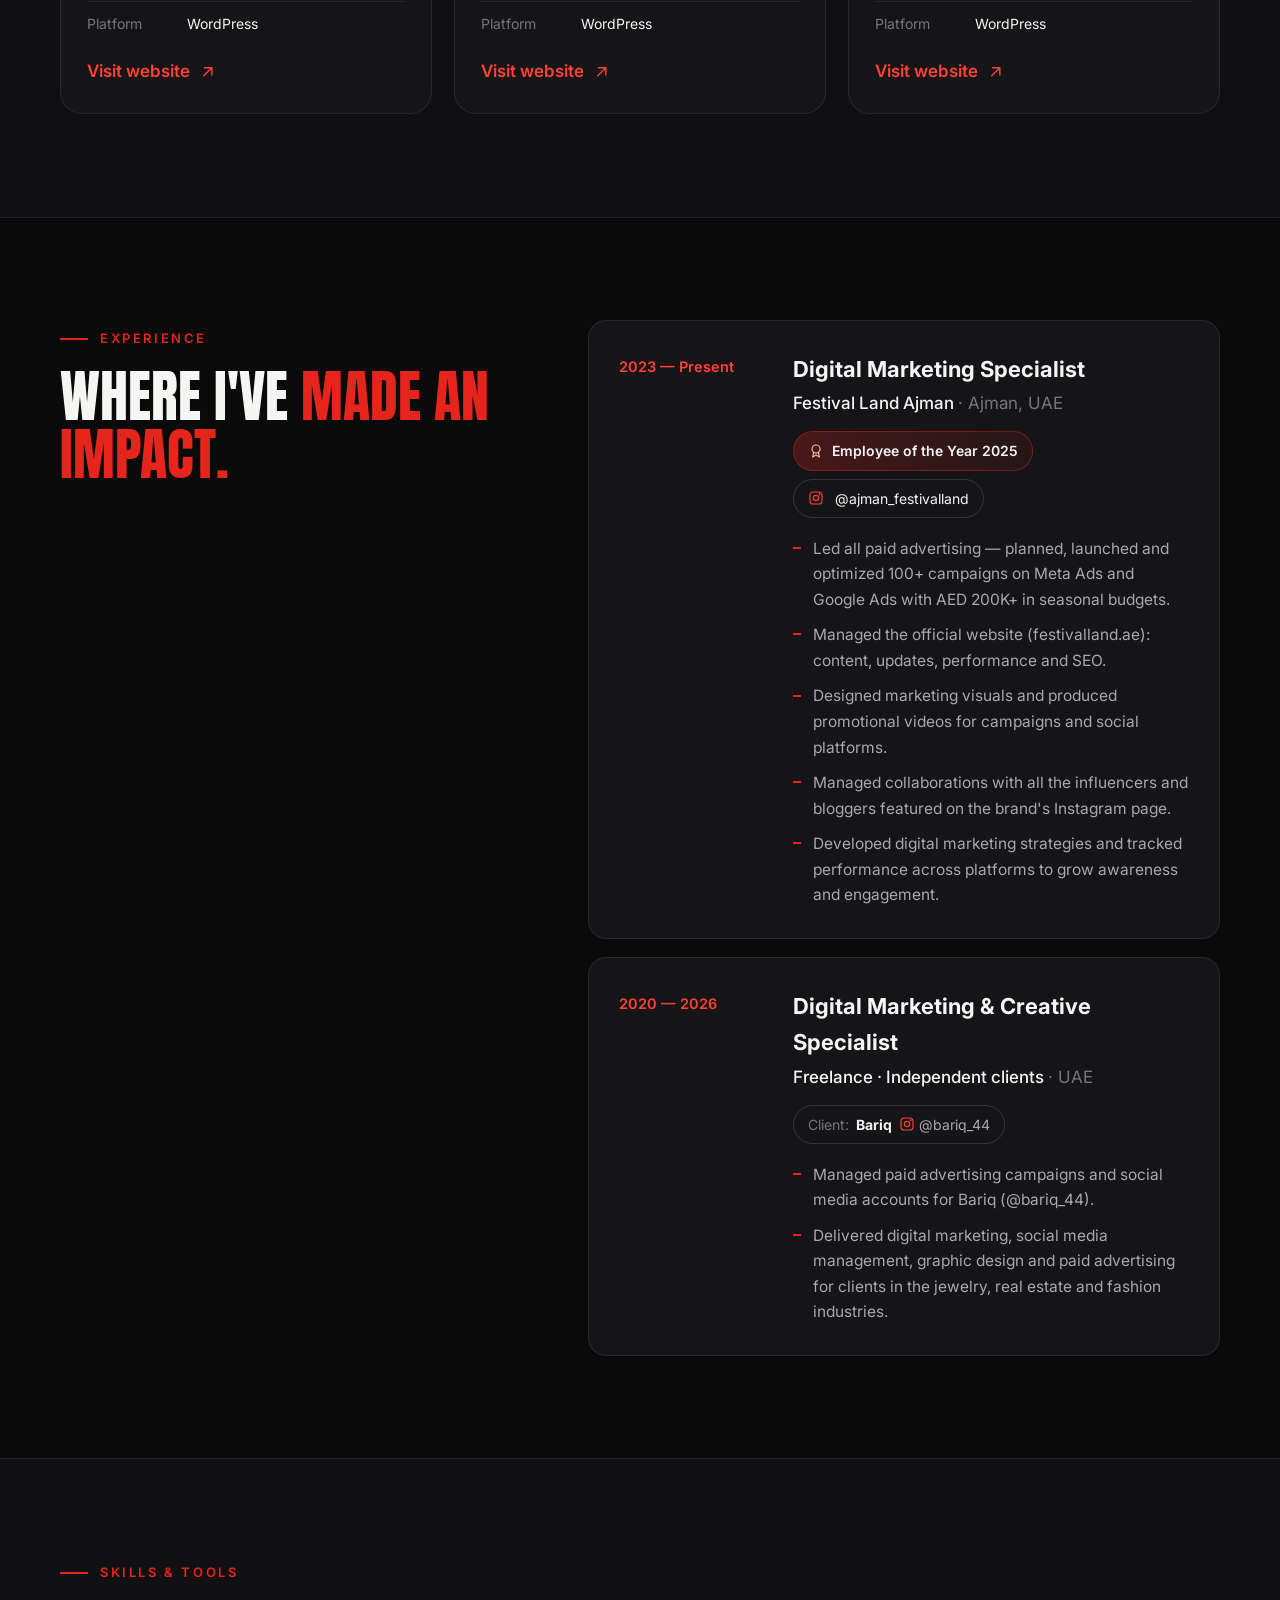
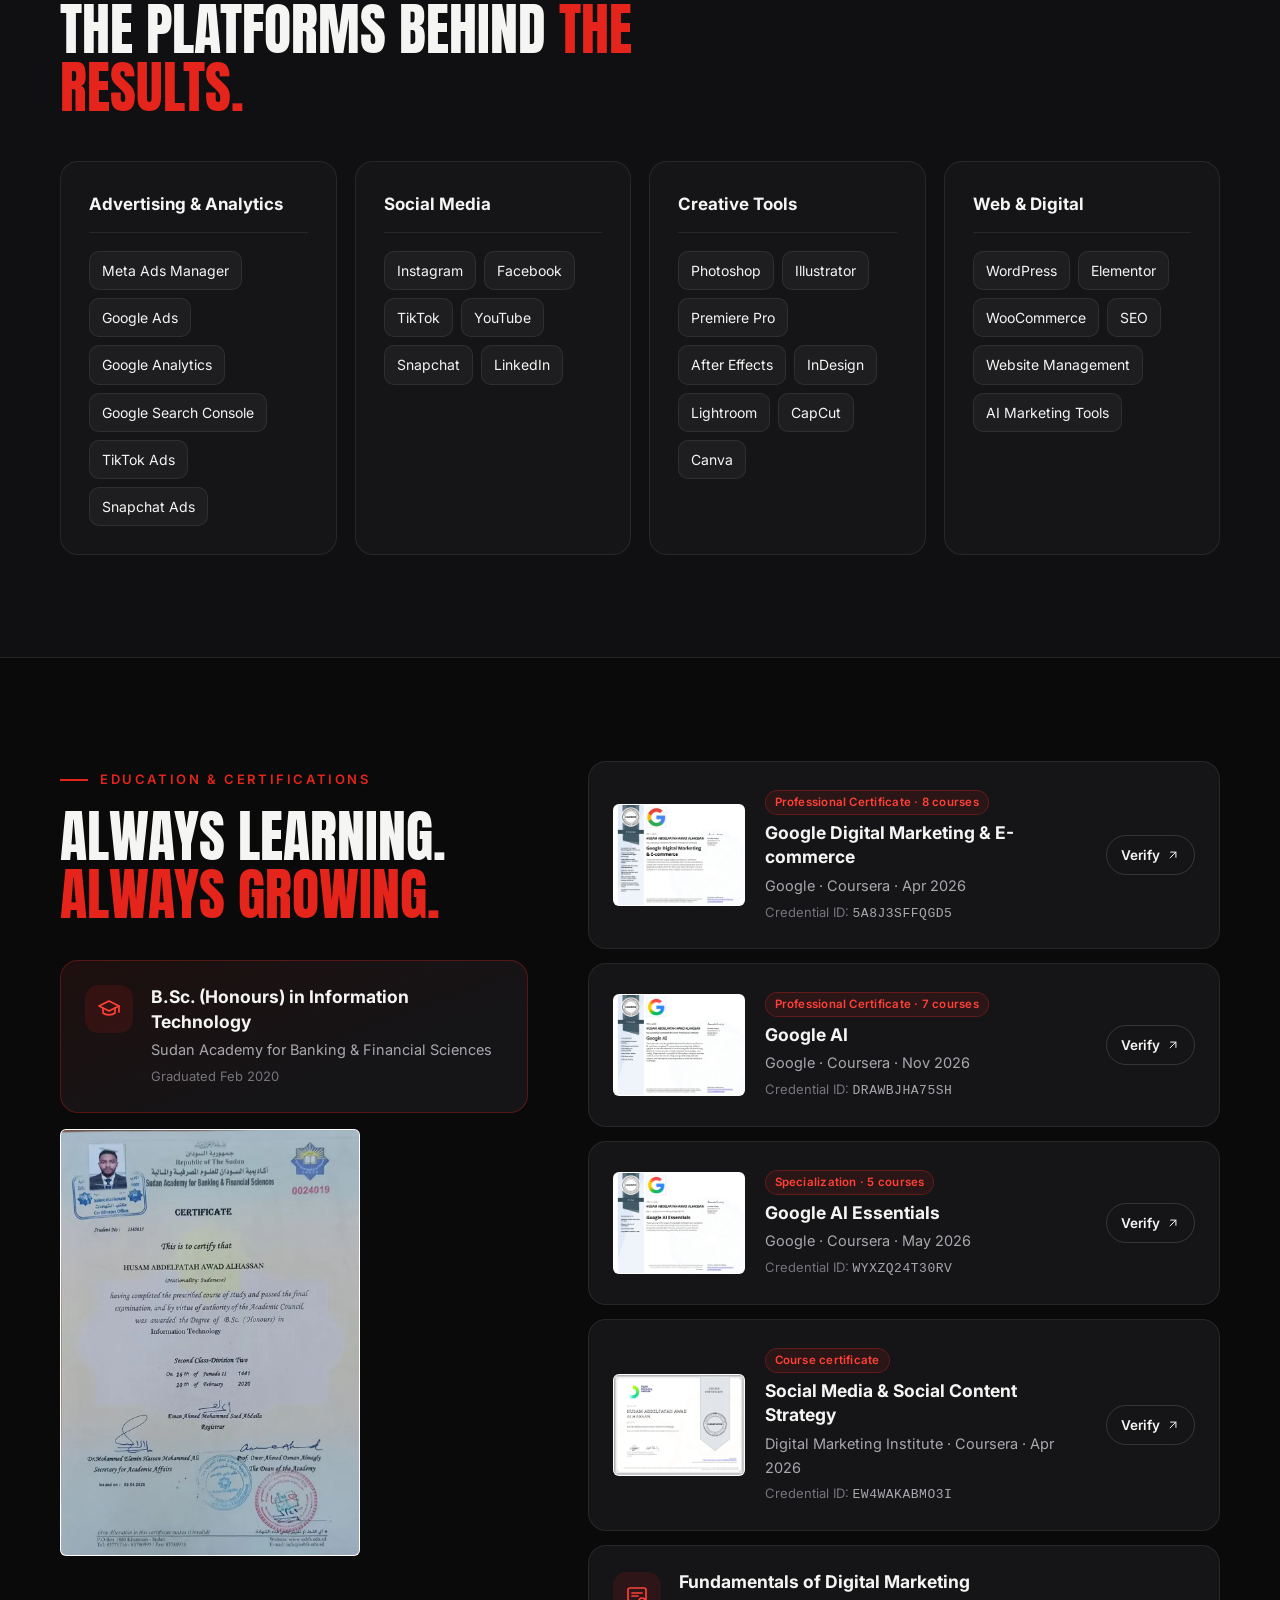
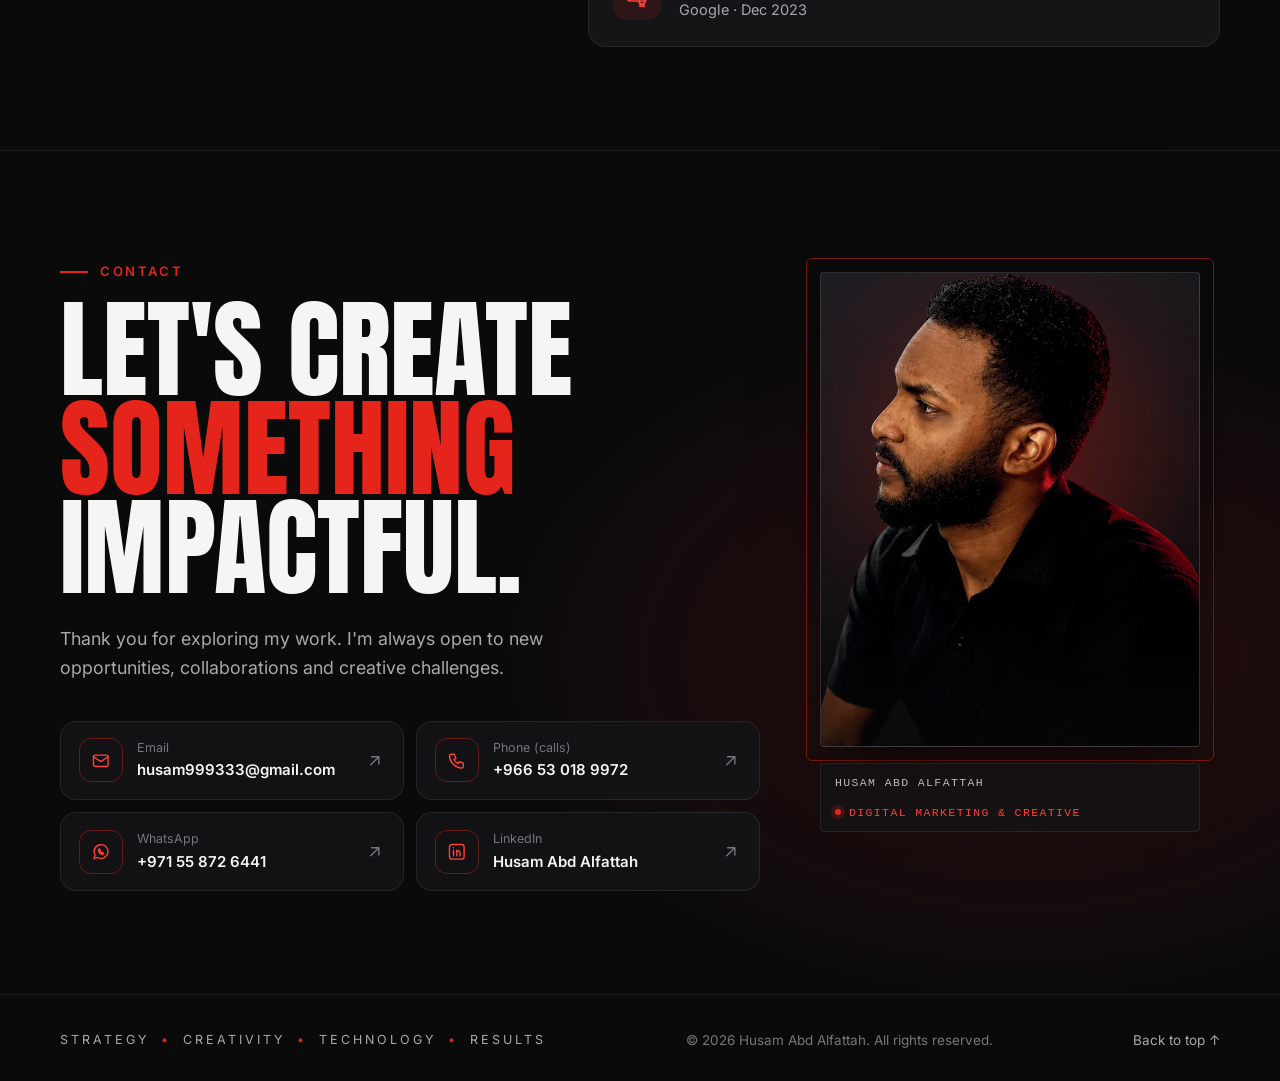
==== commit 159e9c90: "CV: correct name spelling, add website link, 6+ years Co-Authored-By: Claude Opus 5.5 <noreply@anthr" ====
--- a/index.html
+++ b/index.html
@@ -34,7 +34,7 @@
 <link rel="stylesheet" href="https://fonts.googleapis.com/css2?family=Anton&family=Inter:wght@400;500;600;700&display=swap">
 <link rel="preload" as="image" href="/assets/img/husam-suit.webp" fetchpriority="high">
 <link rel="stylesheet" href="/assets/css/style.css?v=1fb3585b">
-<script type="application/ld+json">[{"@context":"https://schema.org","@type":"Person","@id":"https://husam999333-spec.github.io/#person","name":"Husam Abd Alfattah","alternateName":["Husam Abdelfatah","Husam Awad","Husam Abdelfatah Awad Alhassan","حسام عوض","حسام عبدالفتاح عوض"],"jobTitle":"Digital Marketing & Creative Specialist","description":"Husam Abd Alfattah is a Digital Marketing & Creative Specialist in the UAE with 6+ years in paid advertising, social media, content creation and WordPress websites. Grew Festival Land Ajman from 4K to 55K followers.","url":"https://husam999333-spec.github.io/","image":"https://husam999333-spec.github.io/assets/img/husam-suit.webp","email":"mailto:husam999333@gmail.com","telephone":"+966530189972","address":{"@type":"PostalAddress","addressLocality":"Ajman","addressCountry":"AE"},"worksFor":{"@type":"Organization","name":"Festival Land Ajman","url":"https://festivalland.ae/"},"alumniOf":{"@type":"CollegeOrUniversity","name":"Sudan Academy for Banking & Financial Sciences"},"award":"Employee of the Year 2025 — Festival Land Ajman","knowsAbout":["Digital Marketing","Paid Advertising","Meta Ads","Google Ads","Social Media Management","Content Creation","Graphic Design","Video Production","WordPress","SEO","Influencer Marketing"],"knowsLanguage":["ar","en"],"sameAs":["https://www.linkedin.com/in/husam-abd-alfattah-a73365259/"],"hasCredential":[{"@type":"EducationalOccupationalCredential","name":"Google Digital Marketing & E-commerce","credentialCategory":"certificate","url":"https://coursera.org/verify/professional-cert/5A8J3SFFQGD5","recognizedBy":{"@type":"Organization","name":"Google"}},{"@type":"EducationalOccupationalCredential","name":"Google AI","credentialCategory":"certificate","url":"https://coursera.org/verify/professional-cert/DRAWBJHA75SH","recognizedBy":{"@type":"Organization","name":"Google"}},{"@type":"EducationalOccupationalCredential","name":"Google AI Essentials","credentialCategory":"certificate","url":"https://coursera.org/verify/specialization/WYXZQ24T30RV","recognizedBy":{"@type":"Organization","name":"Google"}},{"@type":"EducationalOccupationalCredential","name":"Social Media & Social Content Strategy","credentialCategory":"certificate","url":"https://coursera.org/verify/EW4WAKABMO3I","recognizedBy":{"@type":"Organization","name":"Digital Marketing Institute"}}]},{"@context":"https://schema.org","@type":"ProfilePage","url":"https://husam999333-spec.github.io/","name":"Husam Abd Alfattah | Digital Marketing & Creative Specialist in the UAE","inLanguage":"en","dateModified":"2026-11-12T07:42:24+00:00","mainEntity":{"@id":"https://husam999333-spec.github.io/#person"}}]</script>
+<script type="application/ld+json">[{"@context":"https://schema.org","@type":"Person","@id":"https://husam999333-spec.github.io/#person","name":"Husam Abd Alfattah","alternateName":["Husam Abdelfatah","Husam Awad","Husam Abdelfatah Awad Alhassan","حسام عوض","حسام عبدالفتاح عوض"],"jobTitle":"Digital Marketing & Creative Specialist","description":"Husam Abd Alfattah is a Digital Marketing & Creative Specialist in the UAE with 6+ years in paid advertising, social media, content creation and WordPress websites. Grew Festival Land Ajman from 4K to 55K followers.","url":"https://husam999333-spec.github.io/","image":"https://husam999333-spec.github.io/assets/img/husam-suit.webp","email":"mailto:husam999333@gmail.com","telephone":"+966530189972","address":{"@type":"PostalAddress","addressLocality":"Ajman","addressCountry":"AE"},"worksFor":{"@type":"Organization","name":"Festival Land Ajman","url":"https://festivalland.ae/"},"alumniOf":{"@type":"CollegeOrUniversity","name":"Sudan Academy for Banking & Financial Sciences"},"award":"Employee of the Year 2025 — Festival Land Ajman","knowsAbout":["Digital Marketing","Paid Advertising","Meta Ads","Google Ads","Social Media Management","Content Creation","Graphic Design","Video Production","WordPress","SEO","Influencer Marketing"],"knowsLanguage":["ar","en"],"sameAs":["https://www.linkedin.com/in/husam-abd-alfattah-a73365259/"],"hasCredential":[{"@type":"EducationalOccupationalCredential","name":"Google Digital Marketing & E-commerce","credentialCategory":"certificate","url":"https://coursera.org/verify/professional-cert/5A8J3SFFQGD5","recognizedBy":{"@type":"Organization","name":"Google"}},{"@type":"EducationalOccupationalCredential","name":"Google AI","credentialCategory":"certificate","url":"https://coursera.org/verify/professional-cert/DRAWBJHA75SH","recognizedBy":{"@type":"Organization","name":"Google"}},{"@type":"EducationalOccupationalCredential","name":"Google AI Essentials","credentialCategory":"certificate","url":"https://coursera.org/verify/specialization/WYXZQ24T30RV","recognizedBy":{"@type":"Organization","name":"Google"}},{"@type":"EducationalOccupationalCredential","name":"Social Media & Social Content Strategy","credentialCategory":"certificate","url":"https://coursera.org/verify/EW4WAKABMO3I","recognizedBy":{"@type":"Organization","name":"Digital Marketing Institute"}}]},{"@context":"https://schema.org","@type":"ProfilePage","url":"https://husam999333-spec.github.io/","name":"Husam Abd Alfattah | Digital Marketing & Creative Specialist in the UAE","inLanguage":"en","dateModified":"2026-11-12T07:59:25+00:00","mainEntity":{"@id":"https://husam999333-spec.github.io/#person"}}]</script>
 </head>
 <body>
 <a class="skip" href="#main">Skip to content</a>
@@ -64,7 +64,7 @@
       <p class="lead">6+ years planning paid campaigns, creating content and building websites — turning audience attention into measurable results. Most recently, I grew Festival Land Ajman from 4K to 55K followers in 12 months.</p>
       <div class="ctas">
         <a class="btn" href="#work">See my work <svg class="i" viewBox="0 0 24 24" fill="none" stroke="currentColor" stroke-width="1.7" stroke-linecap="round" stroke-linejoin="round" aria-hidden="true"><path d="M7 17 17 7M8 7h9v9"/></svg></a>
-        <a class="btn btn-ghost" href="/assets/Husam-Abdelfatah-CV.pdf" download><svg class="i" viewBox="0 0 24 24" fill="none" stroke="currentColor" stroke-width="1.7" stroke-linecap="round" stroke-linejoin="round" aria-hidden="true"><path d="M12 4v11M7 10l5 5 5-5M5 20h14"/></svg> Download CV</a>
+        <a class="btn btn-ghost" href="/assets/Husam-Abd-Alfattah-CV.pdf" download><svg class="i" viewBox="0 0 24 24" fill="none" stroke="currentColor" stroke-width="1.7" stroke-linecap="round" stroke-linejoin="round" aria-hidden="true"><path d="M12 4v11M7 10l5 5 5-5M5 20h14"/></svg> Download CV</a>
       </div>
     </div>
     <figure class="hero-pic print">
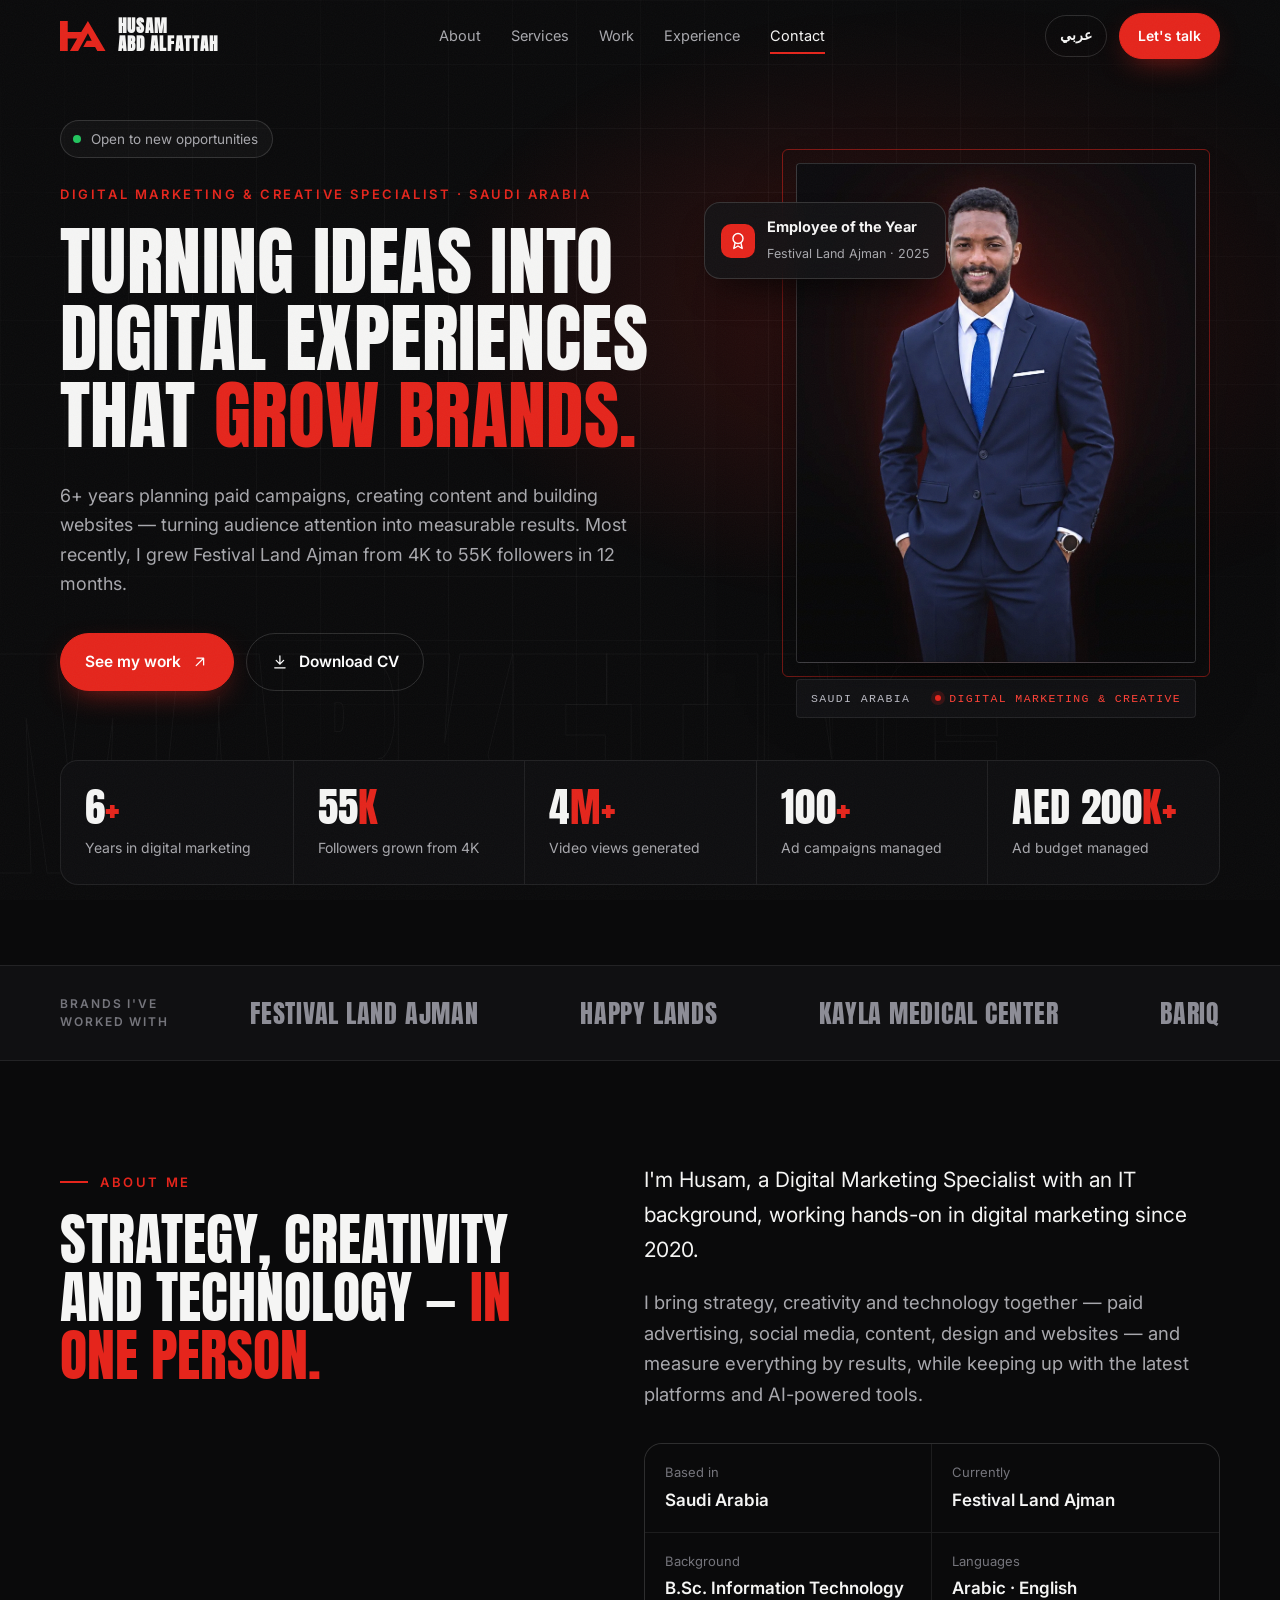
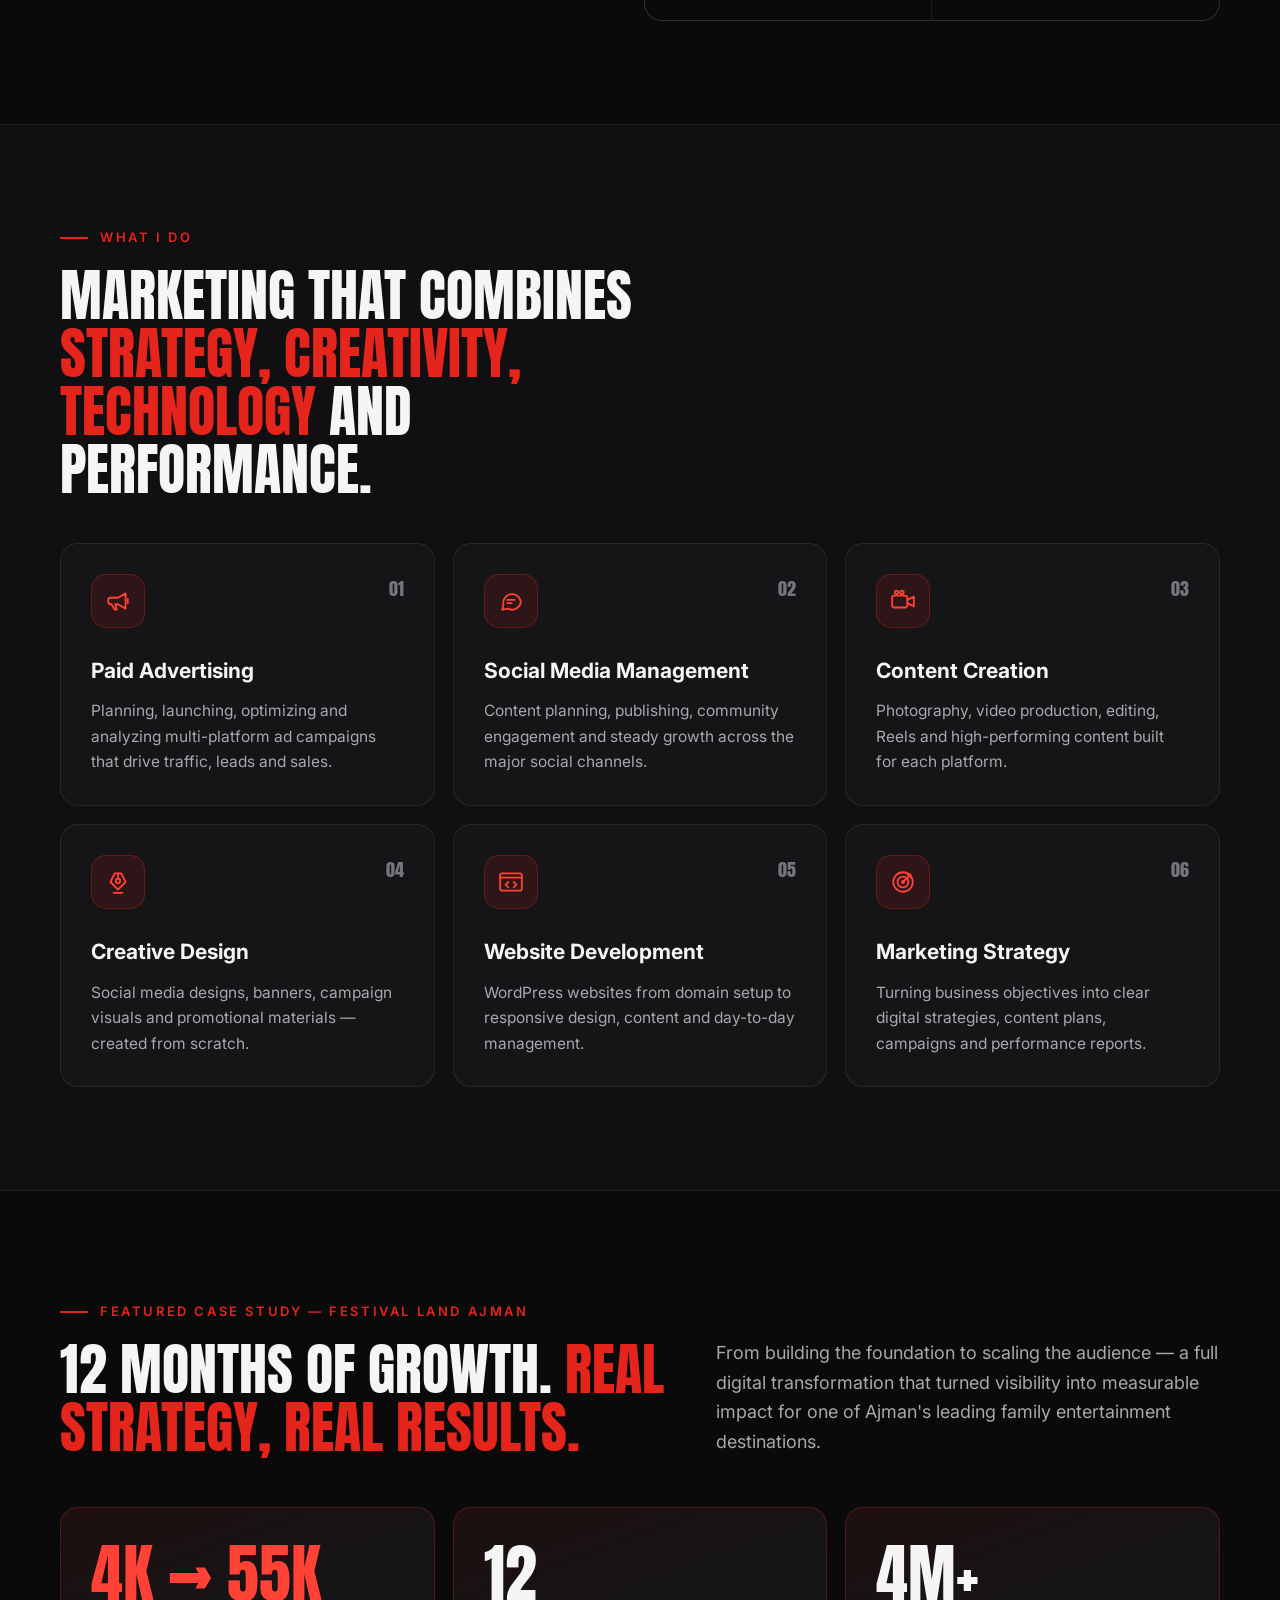
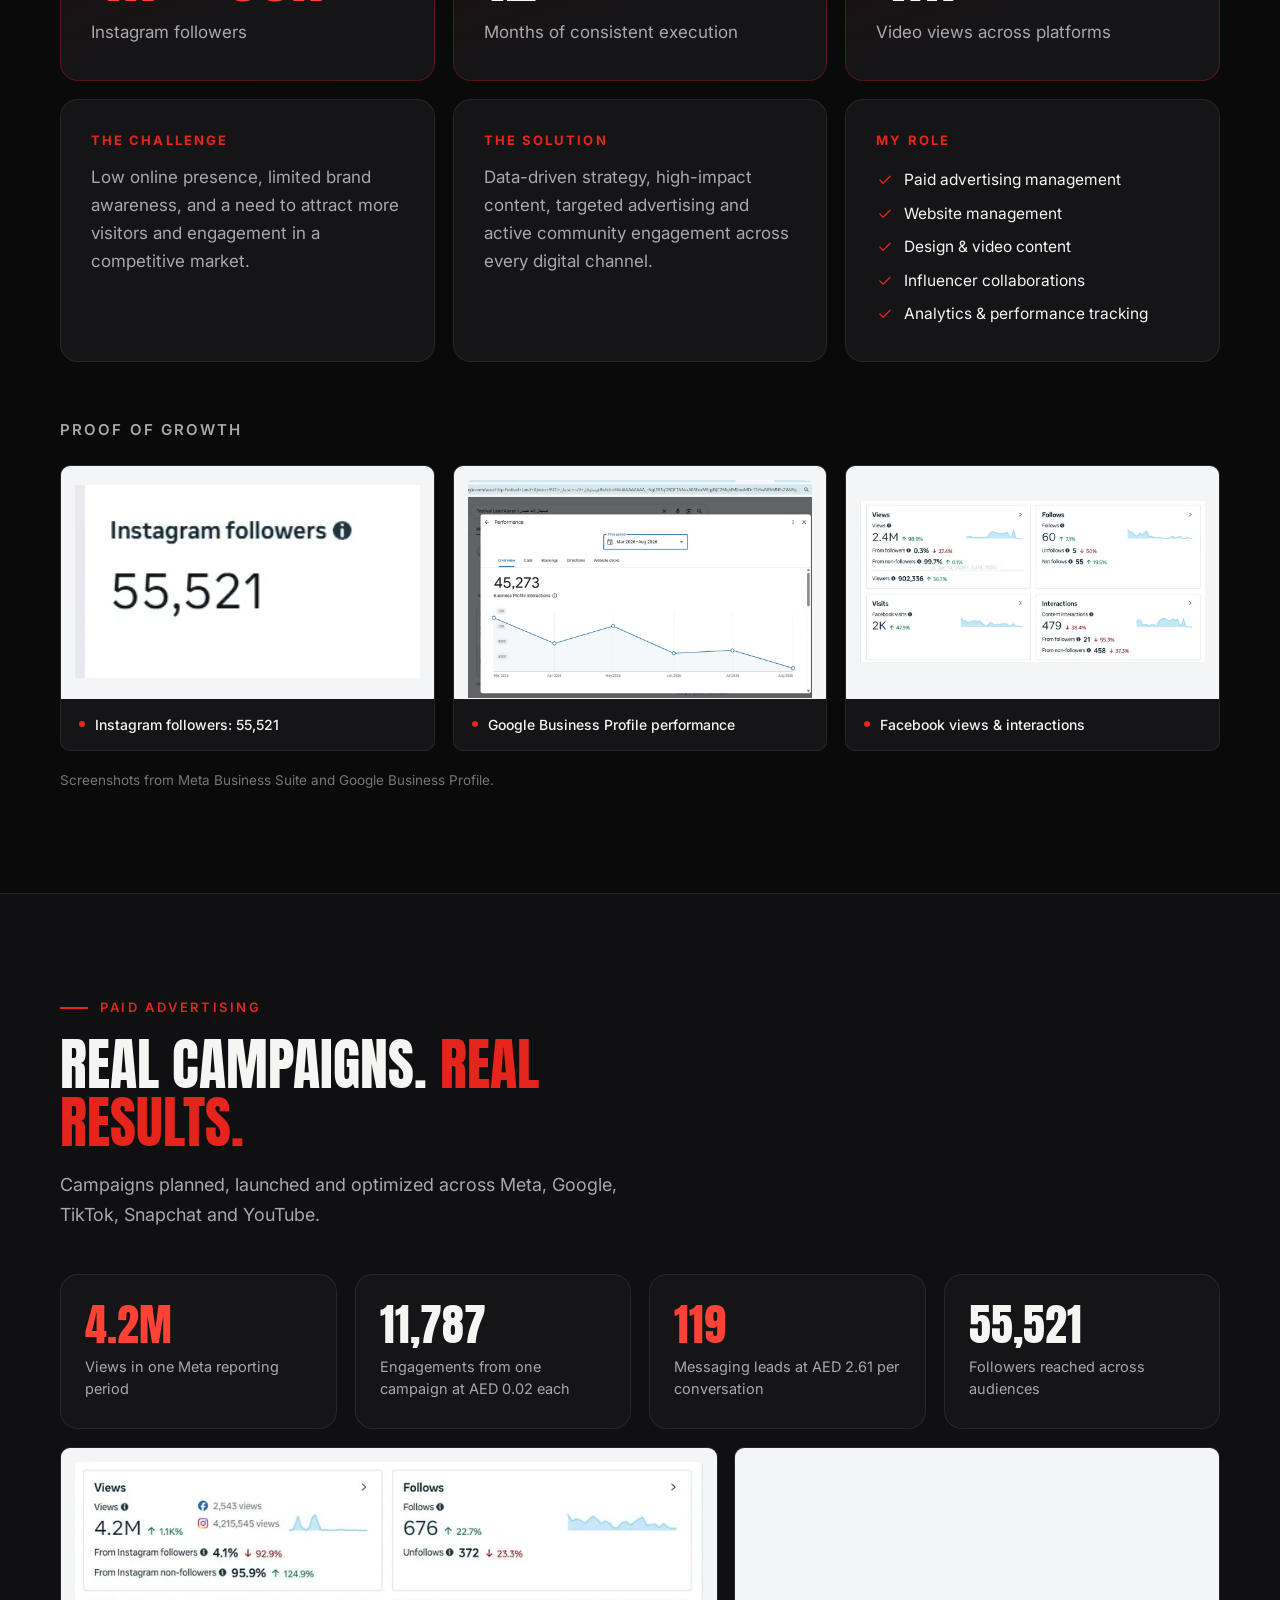
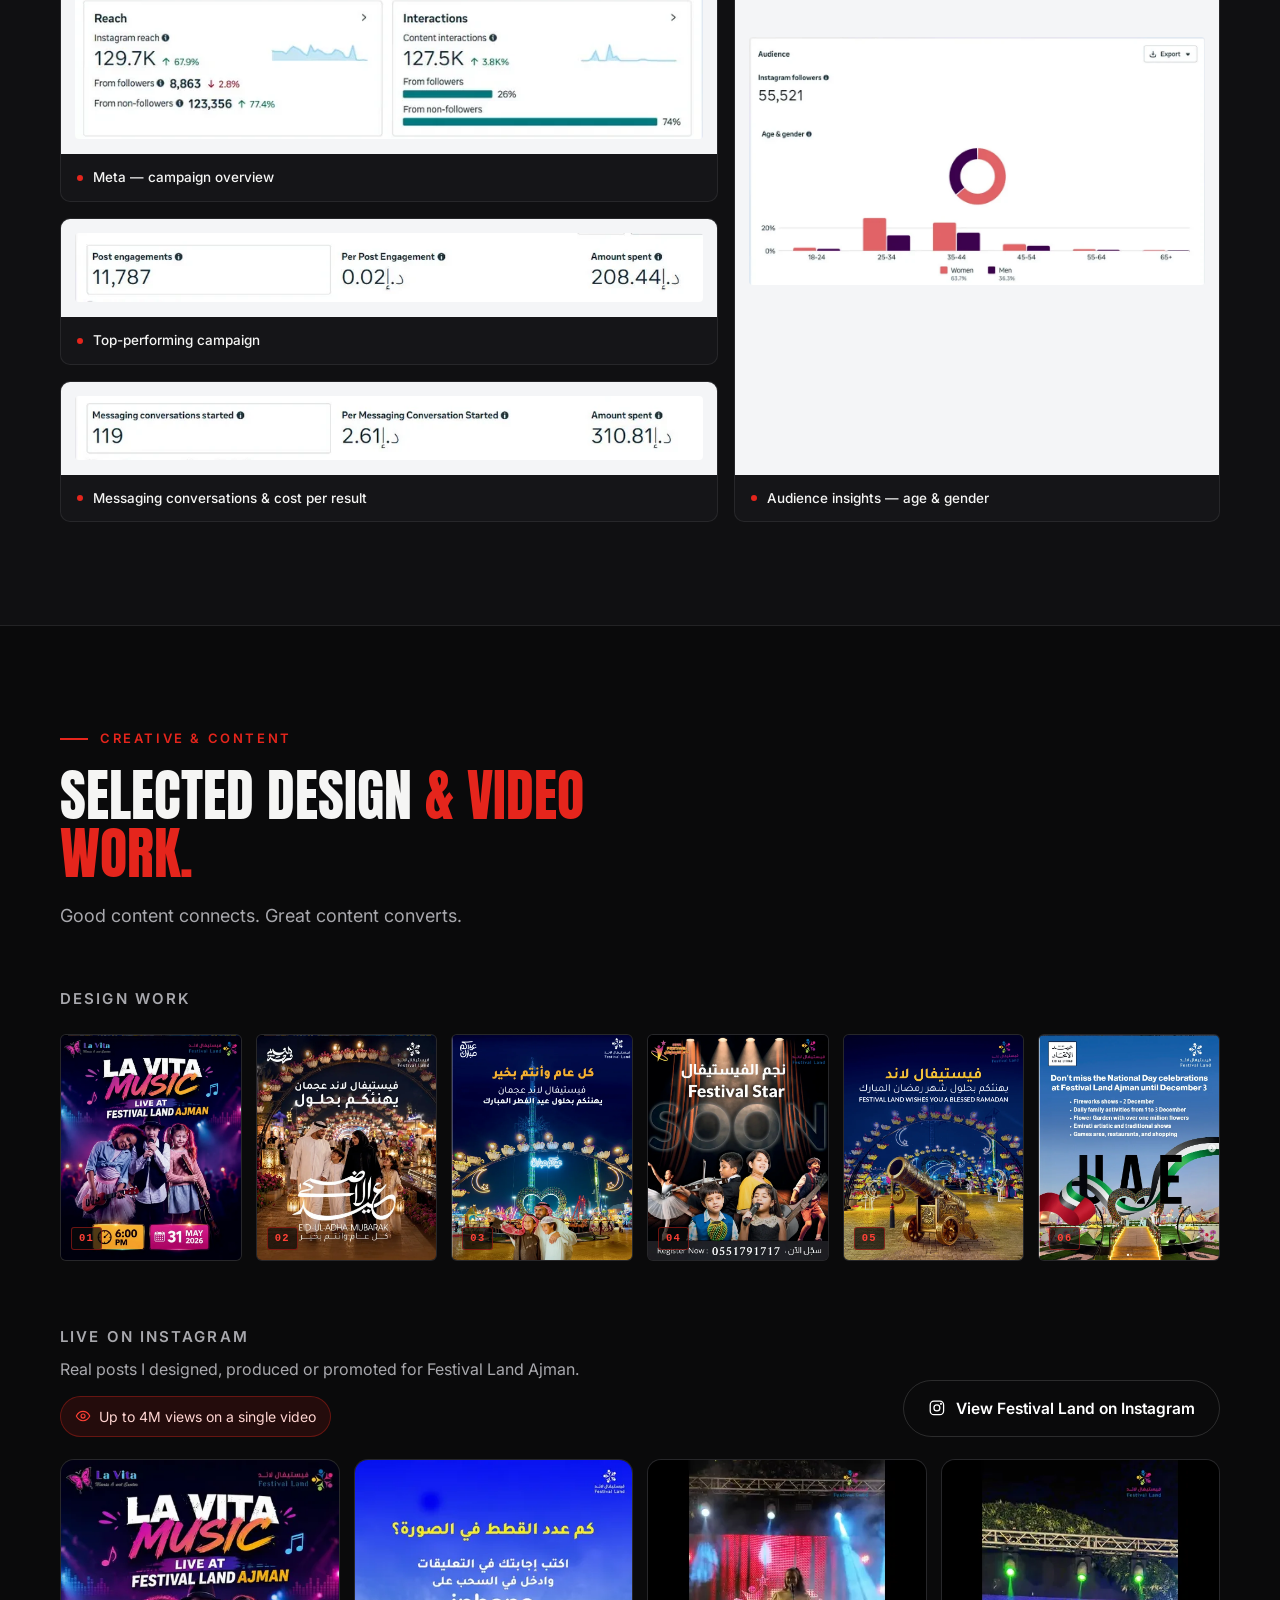
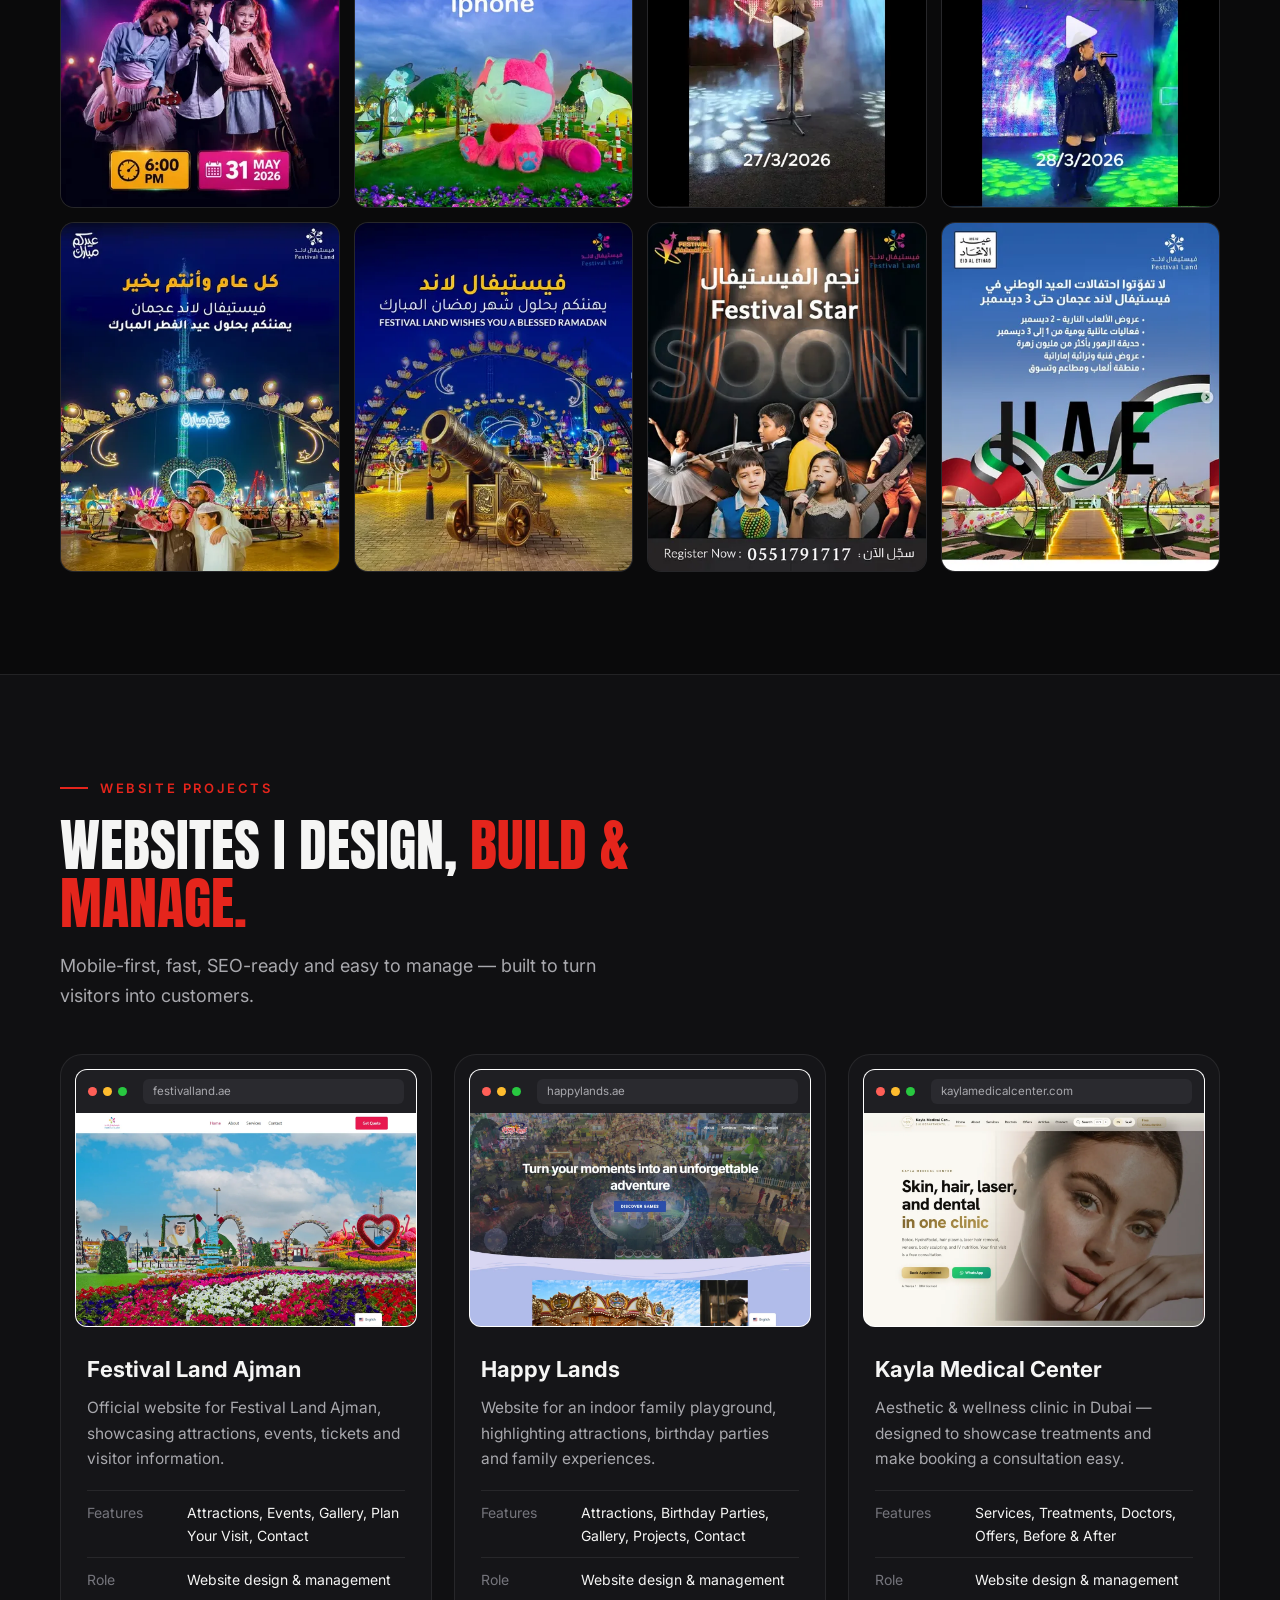
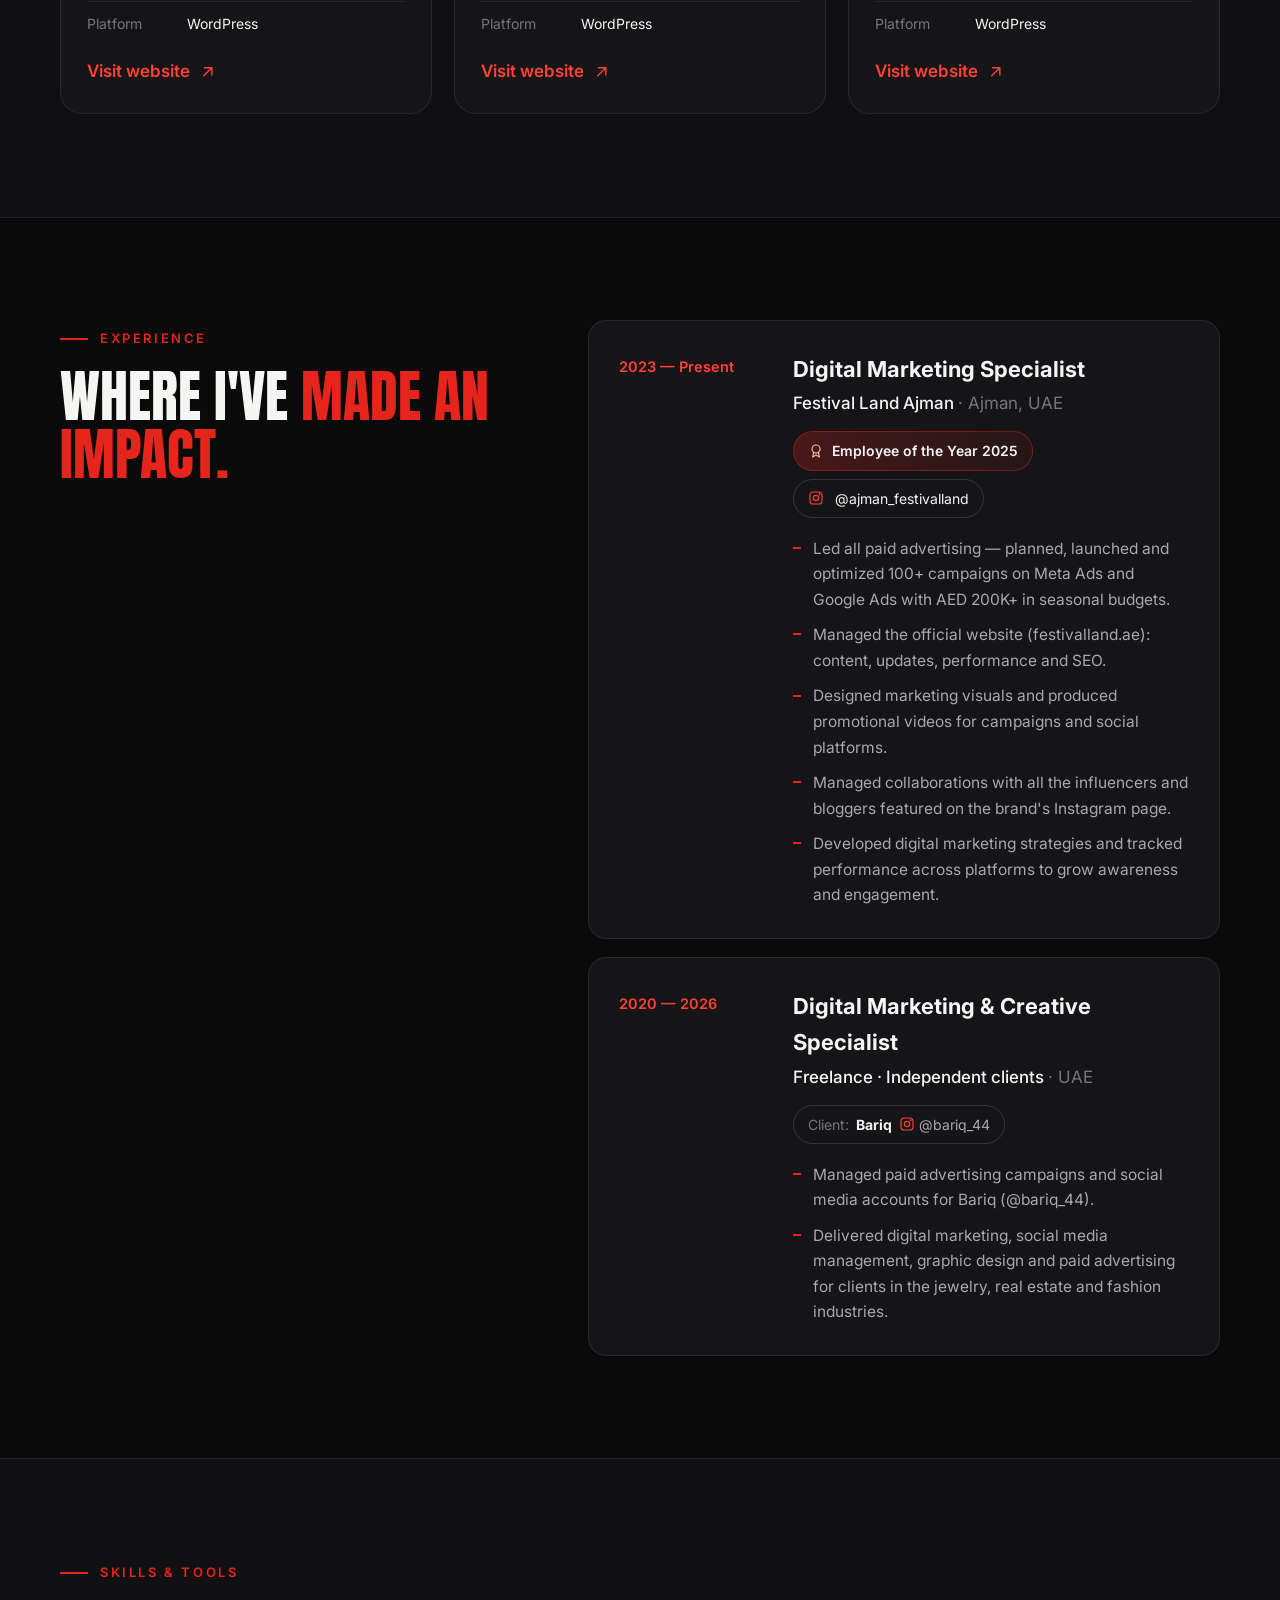
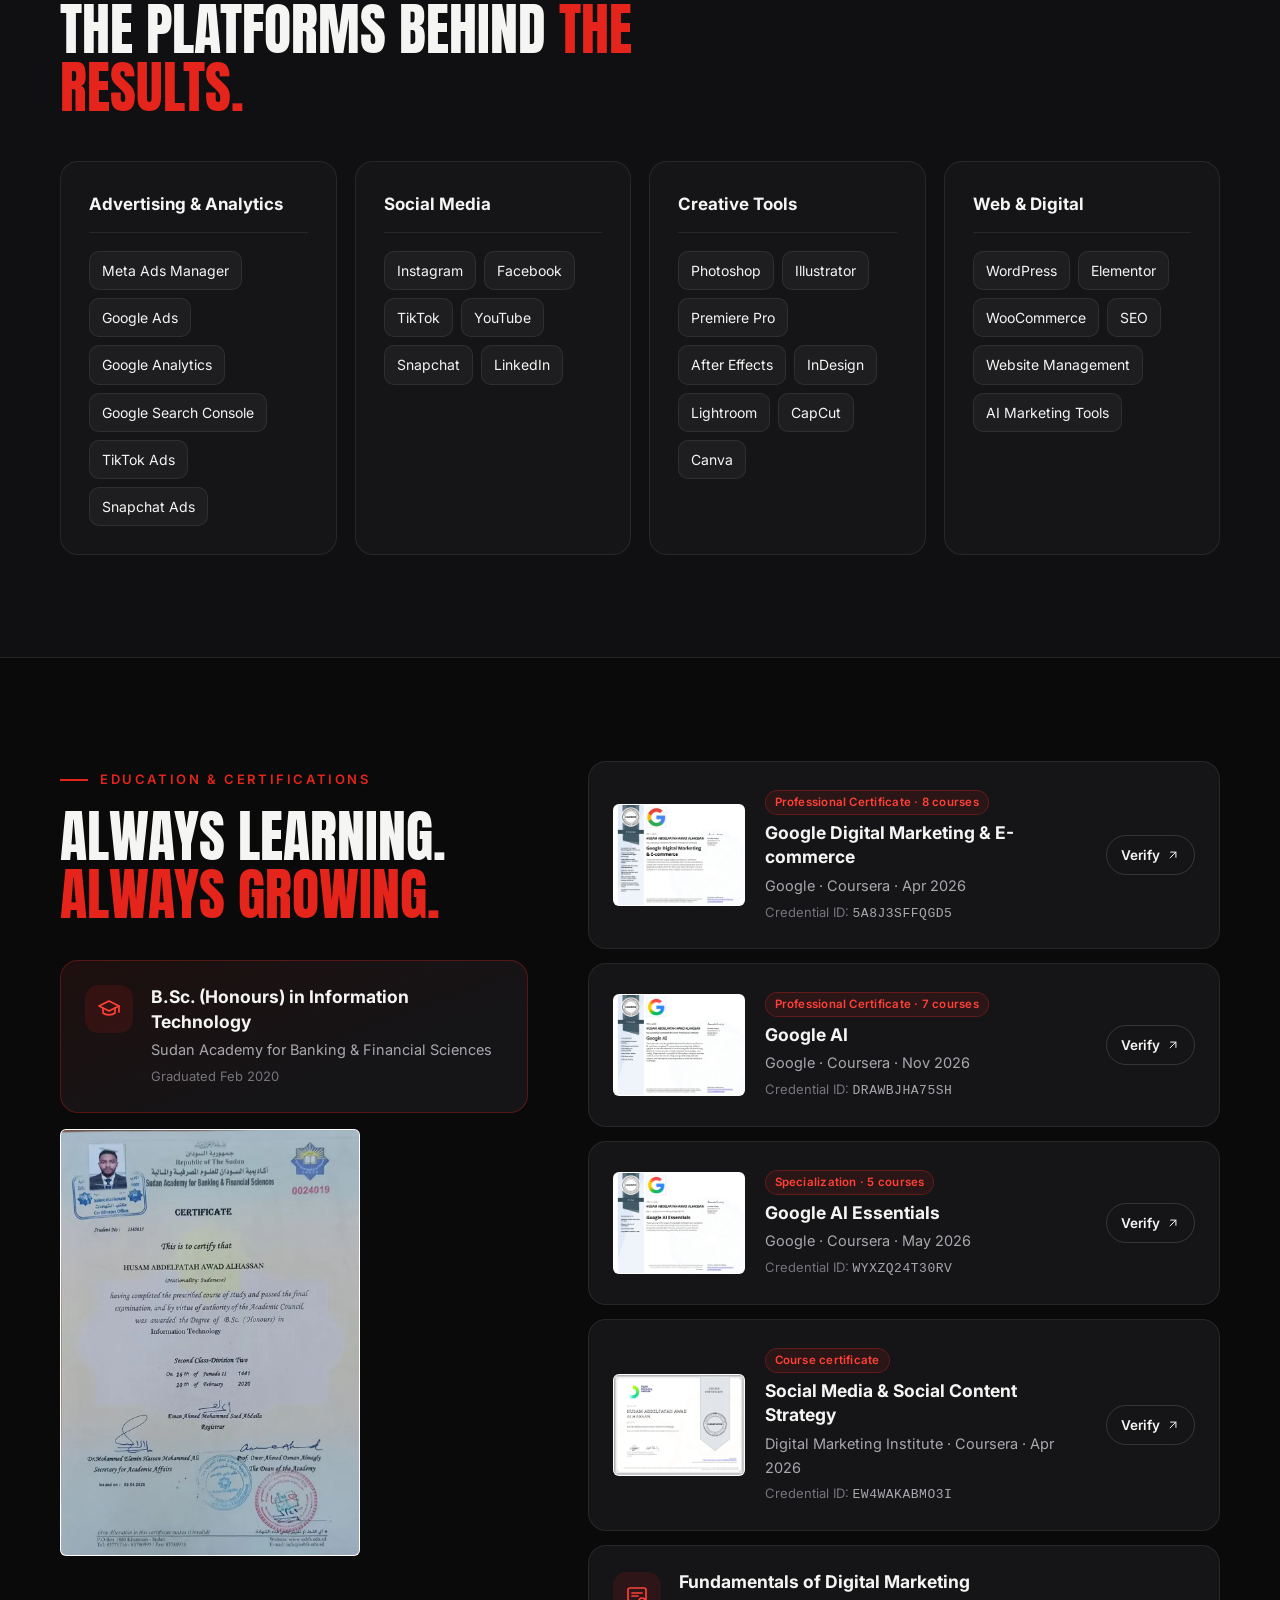
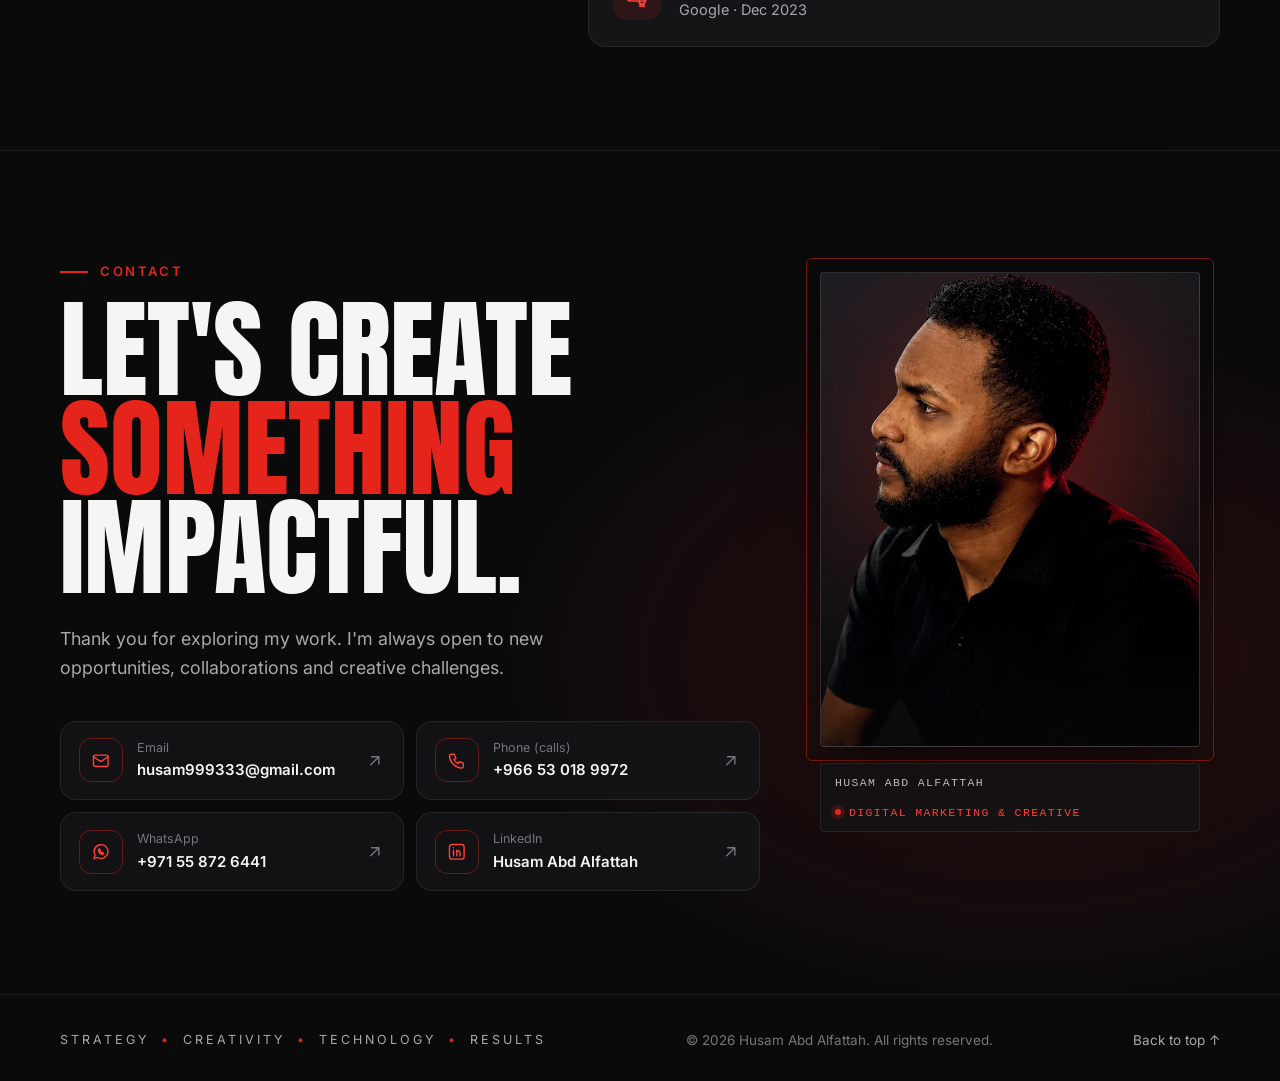
==== commit 826372a5: "Update current location to Saudi Arabia Co-Authored-By: Claude Opus 5.5 <noreply@anthropic.com>" ====
--- a/index.html
+++ b/index.html
@@ -3,8 +3,8 @@
 <head>
 <meta charset="utf-8">
 <meta name="viewport" content="width=device-width, initial-scale=1">
-<title>Husam Abd Alfattah | Digital Marketing & Creative Specialist in the UAE</title>
-<meta name="description" content="Husam Abd Alfattah is a Digital Marketing &amp; Creative Specialist in the UAE with 6+ years in paid advertising, social media, content creation and WordPress websites. Grew Festival Land Ajman from 4K to 55K followers.">
+<title>Husam Abd Alfattah | Digital Marketing & Creative Specialist in Saudi Arabia</title>
+<meta name="description" content="Husam Abd Alfattah is a Digital Marketing &amp; Creative Specialist based in Saudi Arabia with 6+ years in paid advertising, social media, content creation and WordPress websites. Grew Festival Land Ajman from 4K to 55K followers.">
 <meta name="author" content="Husam Abd Alfattah">
 <meta name="robots" content="index, follow, max-image-preview:large">
 <meta name="theme-color" content="#0a0a0b">
@@ -14,19 +14,19 @@
 <link rel="alternate" hreflang="x-default" href="https://husam999333-spec.github.io/">
 <meta property="og:type" content="profile">
 <meta property="og:site_name" content="Husam Abd Alfattah">
-<meta property="og:title" content="Husam Abd Alfattah | Digital Marketing &amp; Creative Specialist in the UAE">
-<meta property="og:description" content="Husam Abd Alfattah is a Digital Marketing &amp; Creative Specialist in the UAE with 6+ years in paid advertising, social media, content creation and WordPress websites. Grew Festival Land Ajman from 4K to 55K followers.">
+<meta property="og:title" content="Husam Abd Alfattah | Digital Marketing &amp; Creative Specialist in Saudi Arabia">
+<meta property="og:description" content="Husam Abd Alfattah is a Digital Marketing &amp; Creative Specialist based in Saudi Arabia with 6+ years in paid advertising, social media, content creation and WordPress websites. Grew Festival Land Ajman from 4K to 55K followers.">
 <meta property="og:url" content="https://husam999333-spec.github.io/">
-<meta property="og:image" content="https://husam999333-spec.github.io/assets/og-en.jpg?v=3">
+<meta property="og:image" content="https://husam999333-spec.github.io/assets/og-en.jpg?v=4">
 <meta property="og:image:width" content="1200">
 <meta property="og:image:height" content="630">
 <meta property="og:locale" content="en_US">
 <meta property="profile:first_name" content="Husam">
 <meta property="profile:last_name" content="Abd Alfattah">
 <meta name="twitter:card" content="summary_large_image">
-<meta name="twitter:title" content="Husam Abd Alfattah | Digital Marketing &amp; Creative Specialist in the UAE">
-<meta name="twitter:description" content="Husam Abd Alfattah is a Digital Marketing &amp; Creative Specialist in the UAE with 6+ years in paid advertising, social media, content creation and WordPress websites. Grew Festival Land Ajman from 4K to 55K followers.">
-<meta name="twitter:image" content="https://husam999333-spec.github.io/assets/og-en.jpg?v=3">
+<meta name="twitter:title" content="Husam Abd Alfattah | Digital Marketing &amp; Creative Specialist in Saudi Arabia">
+<meta name="twitter:description" content="Husam Abd Alfattah is a Digital Marketing &amp; Creative Specialist based in Saudi Arabia with 6+ years in paid advertising, social media, content creation and WordPress websites. Grew Festival Land Ajman from 4K to 55K followers.">
+<meta name="twitter:image" content="https://husam999333-spec.github.io/assets/og-en.jpg?v=4">
 <link rel="icon" href="/favicon.svg" type="image/svg+xml">
 <link rel="apple-touch-icon" href="/assets/apple-touch-icon.png">
 <link rel="preconnect" href="https://fonts.googleapis.com">
@@ -34,7 +34,7 @@
 <link rel="stylesheet" href="https://fonts.googleapis.com/css2?family=Anton&family=Inter:wght@400;500;600;700&display=swap">
 <link rel="preload" as="image" href="/assets/img/husam-suit.webp" fetchpriority="high">
 <link rel="stylesheet" href="/assets/css/style.css?v=1fb3585b">
-<script type="application/ld+json">[{"@context":"https://schema.org","@type":"Person","@id":"https://husam999333-spec.github.io/#person","name":"Husam Abd Alfattah","alternateName":["Husam Abdelfatah","Husam Awad","Husam Abdelfatah Awad Alhassan","حسام عوض","حسام عبدالفتاح عوض"],"jobTitle":"Digital Marketing & Creative Specialist","description":"Husam Abd Alfattah is a Digital Marketing & Creative Specialist in the UAE with 6+ years in paid advertising, social media, content creation and WordPress websites. Grew Festival Land Ajman from 4K to 55K followers.","url":"https://husam999333-spec.github.io/","image":"https://husam999333-spec.github.io/assets/img/husam-suit.webp","email":"mailto:husam999333@gmail.com","telephone":"+966530189972","address":{"@type":"PostalAddress","addressLocality":"Ajman","addressCountry":"AE"},"worksFor":{"@type":"Organization","name":"Festival Land Ajman","url":"https://festivalland.ae/"},"alumniOf":{"@type":"CollegeOrUniversity","name":"Sudan Academy for Banking & Financial Sciences"},"award":"Employee of the Year 2025 — Festival Land Ajman","knowsAbout":["Digital Marketing","Paid Advertising","Meta Ads","Google Ads","Social Media Management","Content Creation","Graphic Design","Video Production","WordPress","SEO","Influencer Marketing"],"knowsLanguage":["ar","en"],"sameAs":["https://www.linkedin.com/in/husam-abd-alfattah-a73365259/"],"hasCredential":[{"@type":"EducationalOccupationalCredential","name":"Google Digital Marketing & E-commerce","credentialCategory":"certificate","url":"https://coursera.org/verify/professional-cert/5A8J3SFFQGD5","recognizedBy":{"@type":"Organization","name":"Google"}},{"@type":"EducationalOccupationalCredential","name":"Google AI","credentialCategory":"certificate","url":"https://coursera.org/verify/professional-cert/DRAWBJHA75SH","recognizedBy":{"@type":"Organization","name":"Google"}},{"@type":"EducationalOccupationalCredential","name":"Google AI Essentials","credentialCategory":"certificate","url":"https://coursera.org/verify/specialization/WYXZQ24T30RV","recognizedBy":{"@type":"Organization","name":"Google"}},{"@type":"EducationalOccupationalCredential","name":"Social Media & Social Content Strategy","credentialCategory":"certificate","url":"https://coursera.org/verify/EW4WAKABMO3I","recognizedBy":{"@type":"Organization","name":"Digital Marketing Institute"}}]},{"@context":"https://schema.org","@type":"ProfilePage","url":"https://husam999333-spec.github.io/","name":"Husam Abd Alfattah | Digital Marketing & Creative Specialist in the UAE","inLanguage":"en","dateModified":"2026-11-12T07:59:25+00:00","mainEntity":{"@id":"https://husam999333-spec.github.io/#person"}}]</script>
+<script type="application/ld+json">[{"@context":"https://schema.org","@type":"Person","@id":"https://husam999333-spec.github.io/#person","name":"Husam Abd Alfattah","alternateName":["Husam Abdelfatah","Husam Awad","Husam Abdelfatah Awad Alhassan","حسام عوض","حسام عبدالفتاح عوض"],"jobTitle":"Digital Marketing & Creative Specialist","description":"Husam Abd Alfattah is a Digital Marketing & Creative Specialist based in Saudi Arabia with 6+ years in paid advertising, social media, content creation and WordPress websites. Grew Festival Land Ajman from 4K to 55K followers.","url":"https://husam999333-spec.github.io/","image":"https://husam999333-spec.github.io/assets/img/husam-suit.webp","email":"mailto:husam999333@gmail.com","telephone":"+966530189972","address":{"@type":"PostalAddress","addressCountry":"SA"},"worksFor":{"@type":"Organization","name":"Festival Land Ajman","url":"https://festivalland.ae/"},"alumniOf":{"@type":"CollegeOrUniversity","name":"Sudan Academy for Banking & Financial Sciences"},"award":"Employee of the Year 2025 — Festival Land Ajman","knowsAbout":["Digital Marketing","Paid Advertising","Meta Ads","Google Ads","Social Media Management","Content Creation","Graphic Design","Video Production","WordPress","SEO","Influencer Marketing"],"knowsLanguage":["ar","en"],"sameAs":["https://www.linkedin.com/in/husam-abd-alfattah-a73365259/"],"hasCredential":[{"@type":"EducationalOccupationalCredential","name":"Google Digital Marketing & E-commerce","credentialCategory":"certificate","url":"https://coursera.org/verify/professional-cert/5A8J3SFFQGD5","recognizedBy":{"@type":"Organization","name":"Google"}},{"@type":"EducationalOccupationalCredential","name":"Google AI","credentialCategory":"certificate","url":"https://coursera.org/verify/professional-cert/DRAWBJHA75SH","recognizedBy":{"@type":"Organization","name":"Google"}},{"@type":"EducationalOccupationalCredential","name":"Google AI Essentials","credentialCategory":"certificate","url":"https://coursera.org/verify/specialization/WYXZQ24T30RV","recognizedBy":{"@type":"Organization","name":"Google"}},{"@type":"EducationalOccupationalCredential","name":"Social Media & Social Content Strategy","credentialCategory":"certificate","url":"https://coursera.org/verify/EW4WAKABMO3I","recognizedBy":{"@type":"Organization","name":"Digital Marketing Institute"}}]},{"@context":"https://schema.org","@type":"ProfilePage","url":"https://husam999333-spec.github.io/","name":"Husam Abd Alfattah | Digital Marketing & Creative Specialist in Saudi Arabia","inLanguage":"en","dateModified":"2026-11-12T08:09:08+00:00","mainEntity":{"@id":"https://husam999333-spec.github.io/#person"}}]</script>
 </head>
 <body>
 <a class="skip" href="#main">Skip to content</a>
@@ -59,7 +59,7 @@
   <div class="wrap hero-in">
     <div class="hero-txt">
       <p class="avail"><span class="dot"></span>Open to new opportunities</p>
-      <p class="eyebrow">Digital Marketing & Creative Specialist · UAE</p>
+      <p class="eyebrow">Digital Marketing & Creative Specialist · Saudi Arabia</p>
       <h1 class="h1"><span class="ln"><span>Turning ideas into</span></span><span class="ln"><span>digital experiences</span></span><span class="ln"><span>that <em>grow brands.</em></span></span></h1>
       <p class="lead">6+ years planning paid campaigns, creating content and building websites — turning audience attention into measurable results. Most recently, I grew Festival Land Ajman from 4K to 55K followers in 12 months.</p>
       <div class="ctas">
@@ -70,7 +70,7 @@
     <figure class="hero-pic print">
       <div class="print-box"><span class="print-frame" aria-hidden="true"></span>
       <div class="print-photo"><img src="/assets/img/husam-suit.webp" alt="Husam Abd Alfattah, Digital Marketing Specialist, smiling in a navy suit and blue tie" width="690" height="862" fetchpriority="high"></div></div>
-      <figcaption class="print-cap"><span>Ajman, UAE</span><span class="on">Digital Marketing &amp; Creative</span></figcaption>
+      <figcaption class="print-cap"><span>Saudi Arabia</span><span class="on">Digital Marketing &amp; Creative</span></figcaption>
       <div class="award-chip"><svg class="i" viewBox="0 0 24 24" fill="none" stroke="currentColor" stroke-width="1.7" stroke-linecap="round" stroke-linejoin="round" aria-hidden="true"><circle cx="12" cy="9" r="6"/><path d="m8.5 14-1.5 7 5-3 5 3-1.5-7"/></svg><span><b>Employee of the Year</b><small>Festival Land Ajman · 2025</small></span></div>
     </figure>
   </div>
@@ -84,7 +84,7 @@
     <div><p class="kicker reveal">About me</p><h2 class="h2 reveal">Strategy, creativity and technology — <em>in one person.</em></h2></div>
     <div class="about-txt">
       <p class="reveal">I'm Husam, a Digital Marketing Specialist with an IT background, working hands-on in digital marketing since 2020.</p><p class="reveal">I bring strategy, creativity and technology together — paid advertising, social media, content, design and websites — and measure everything by results, while keeping up with the latest platforms and AI-powered tools.</p>
-      <dl class="facts reveal"><div><dt>Based in</dt><dd>Ajman, UAE</dd></div><div><dt>Currently</dt><dd>Festival Land Ajman</dd></div><div><dt>Background</dt><dd>B.Sc. Information Technology</dd></div><div><dt>Languages</dt><dd>Arabic · English</dd></div></dl>
+      <dl class="facts reveal"><div><dt>Based in</dt><dd>Saudi Arabia</dd></div><div><dt>Currently</dt><dd>Festival Land Ajman</dd></div><div><dt>Background</dt><dd>B.Sc. Information Technology</dd></div><div><dt>Languages</dt><dd>Arabic · English</dd></div></dl>
     </div>
   </div>
 </section>
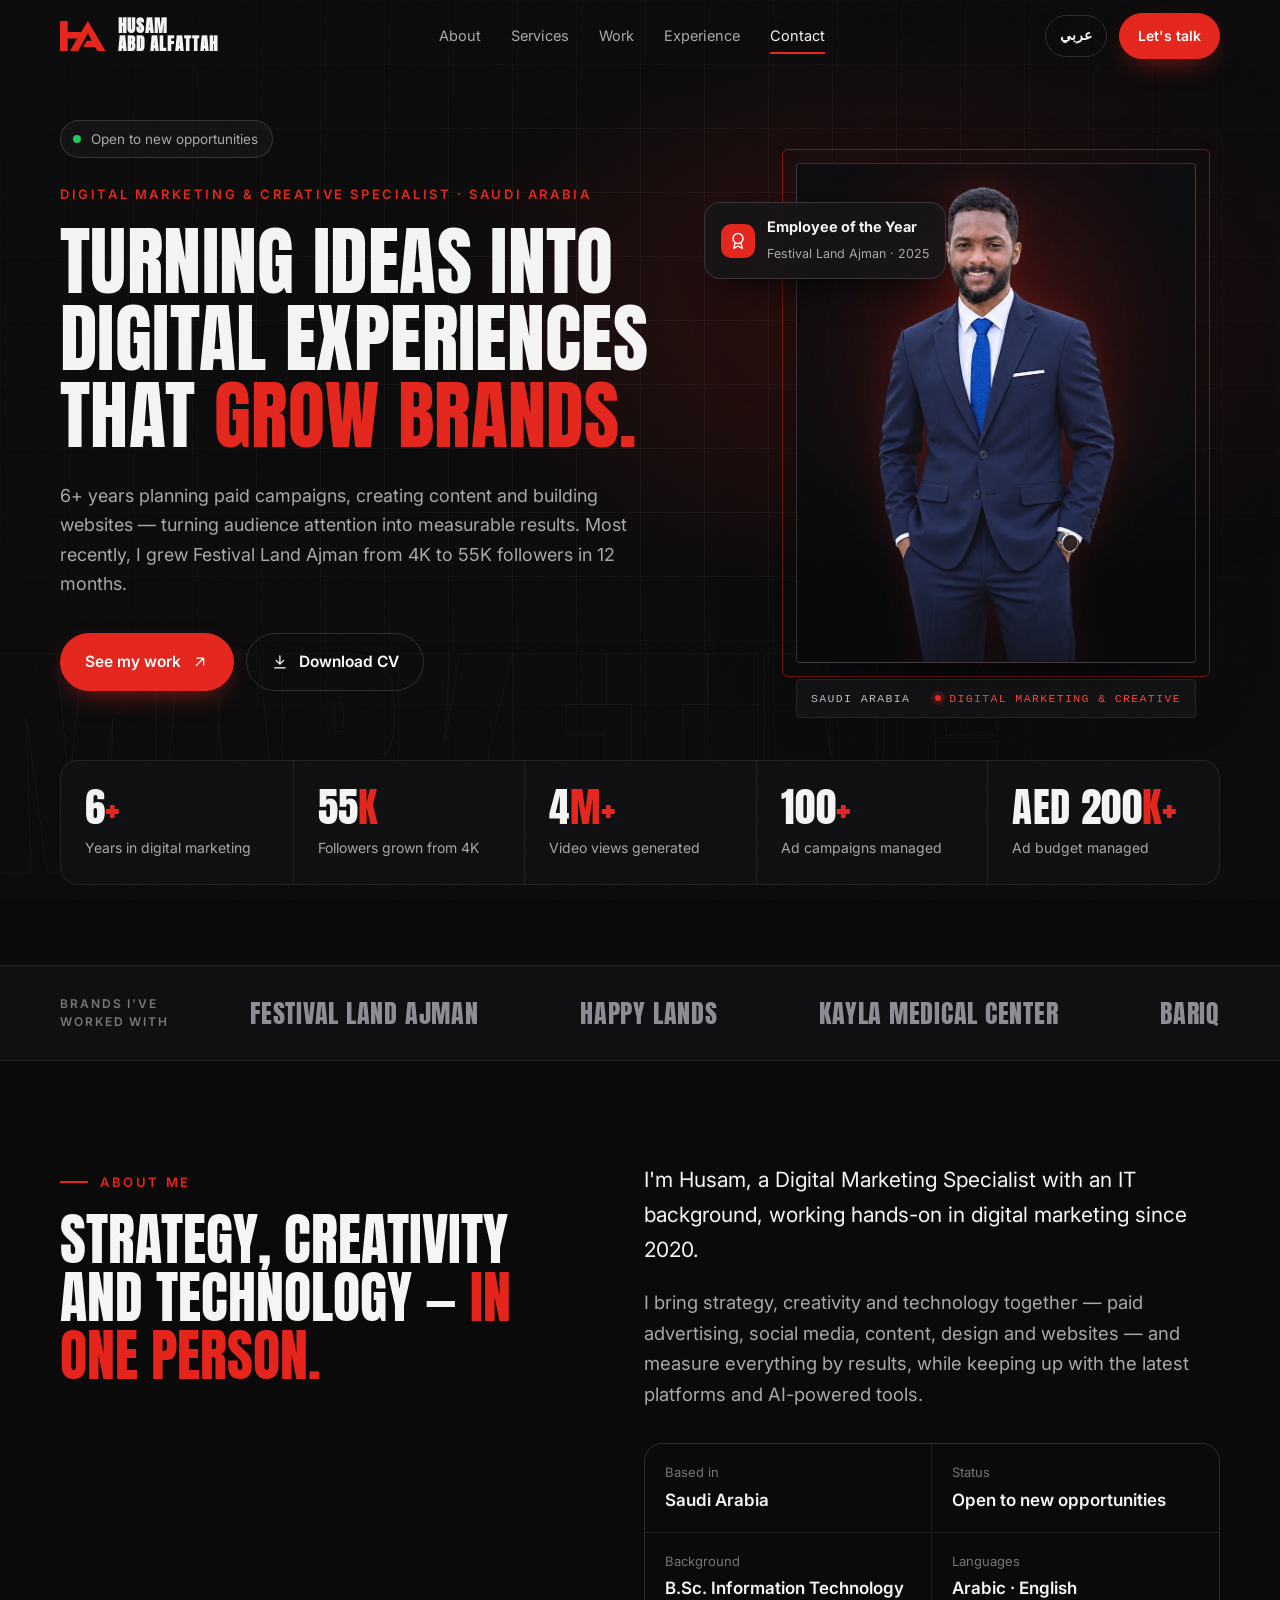
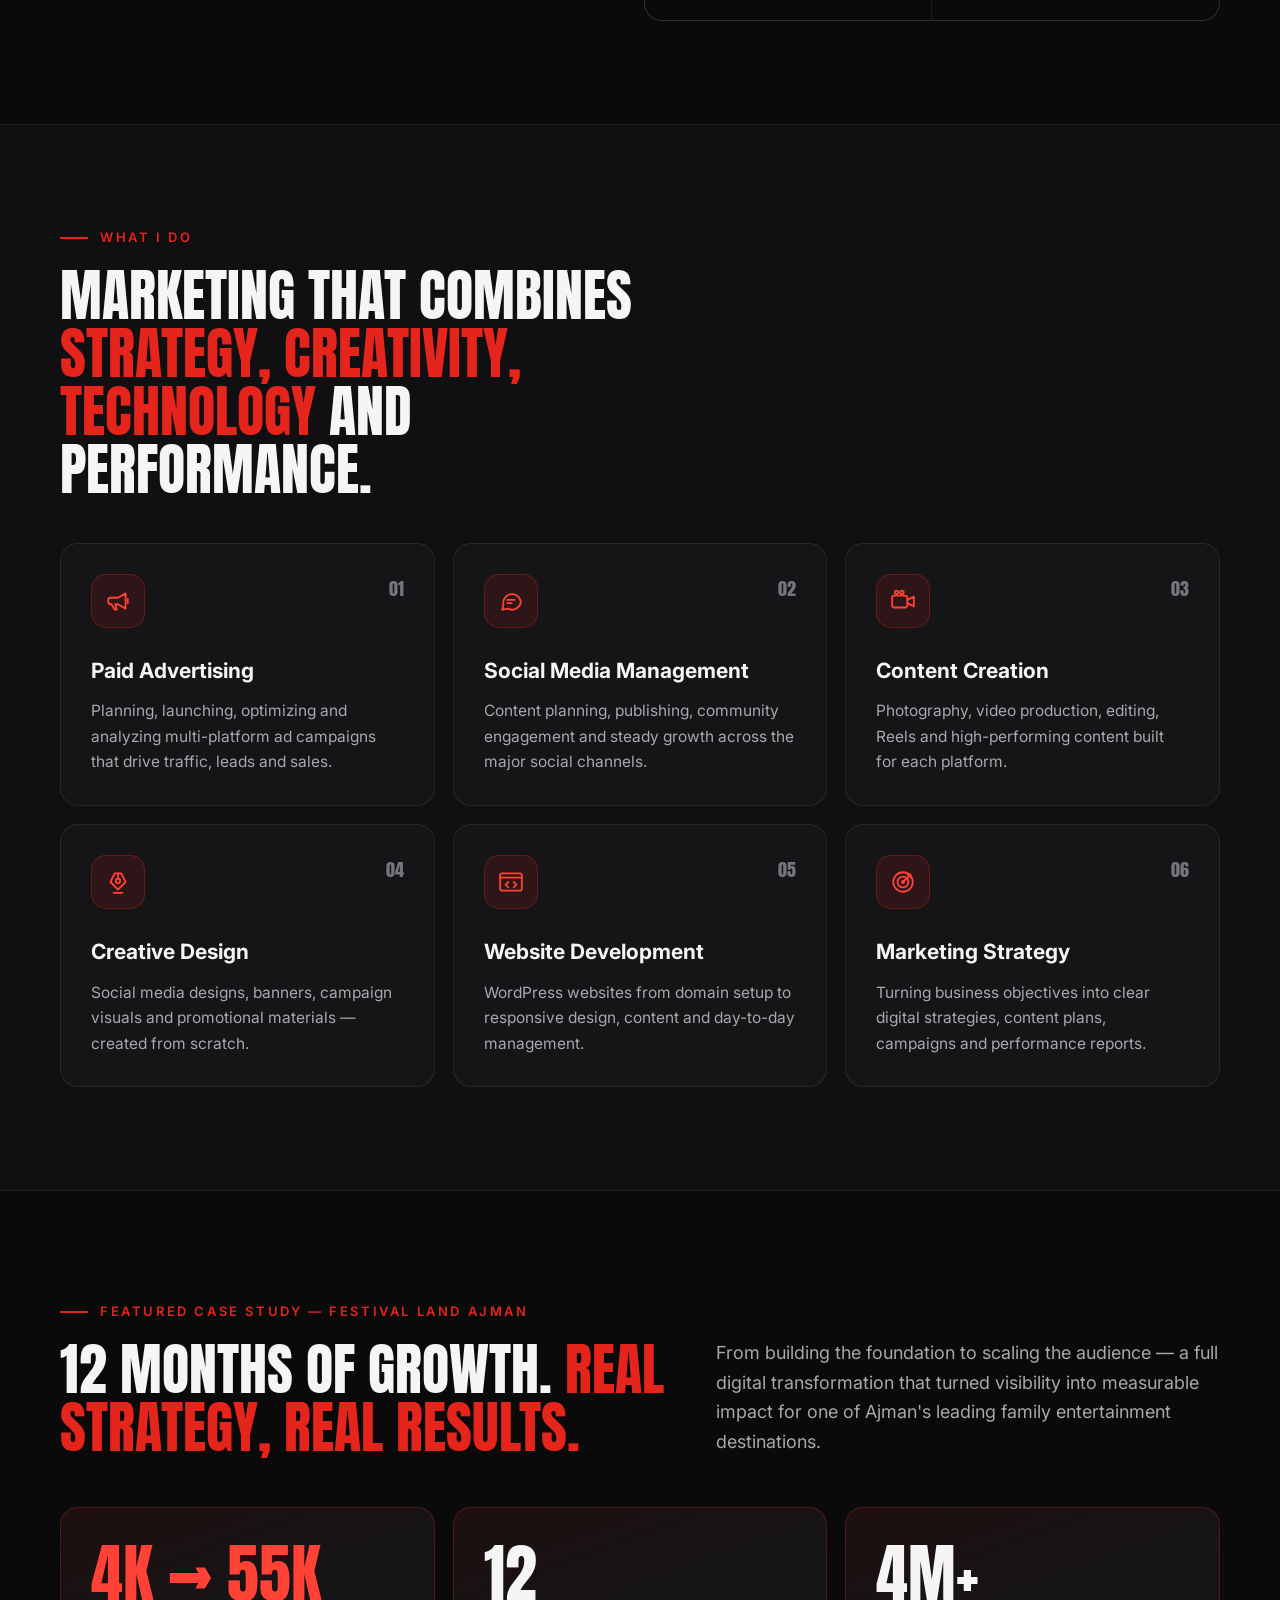
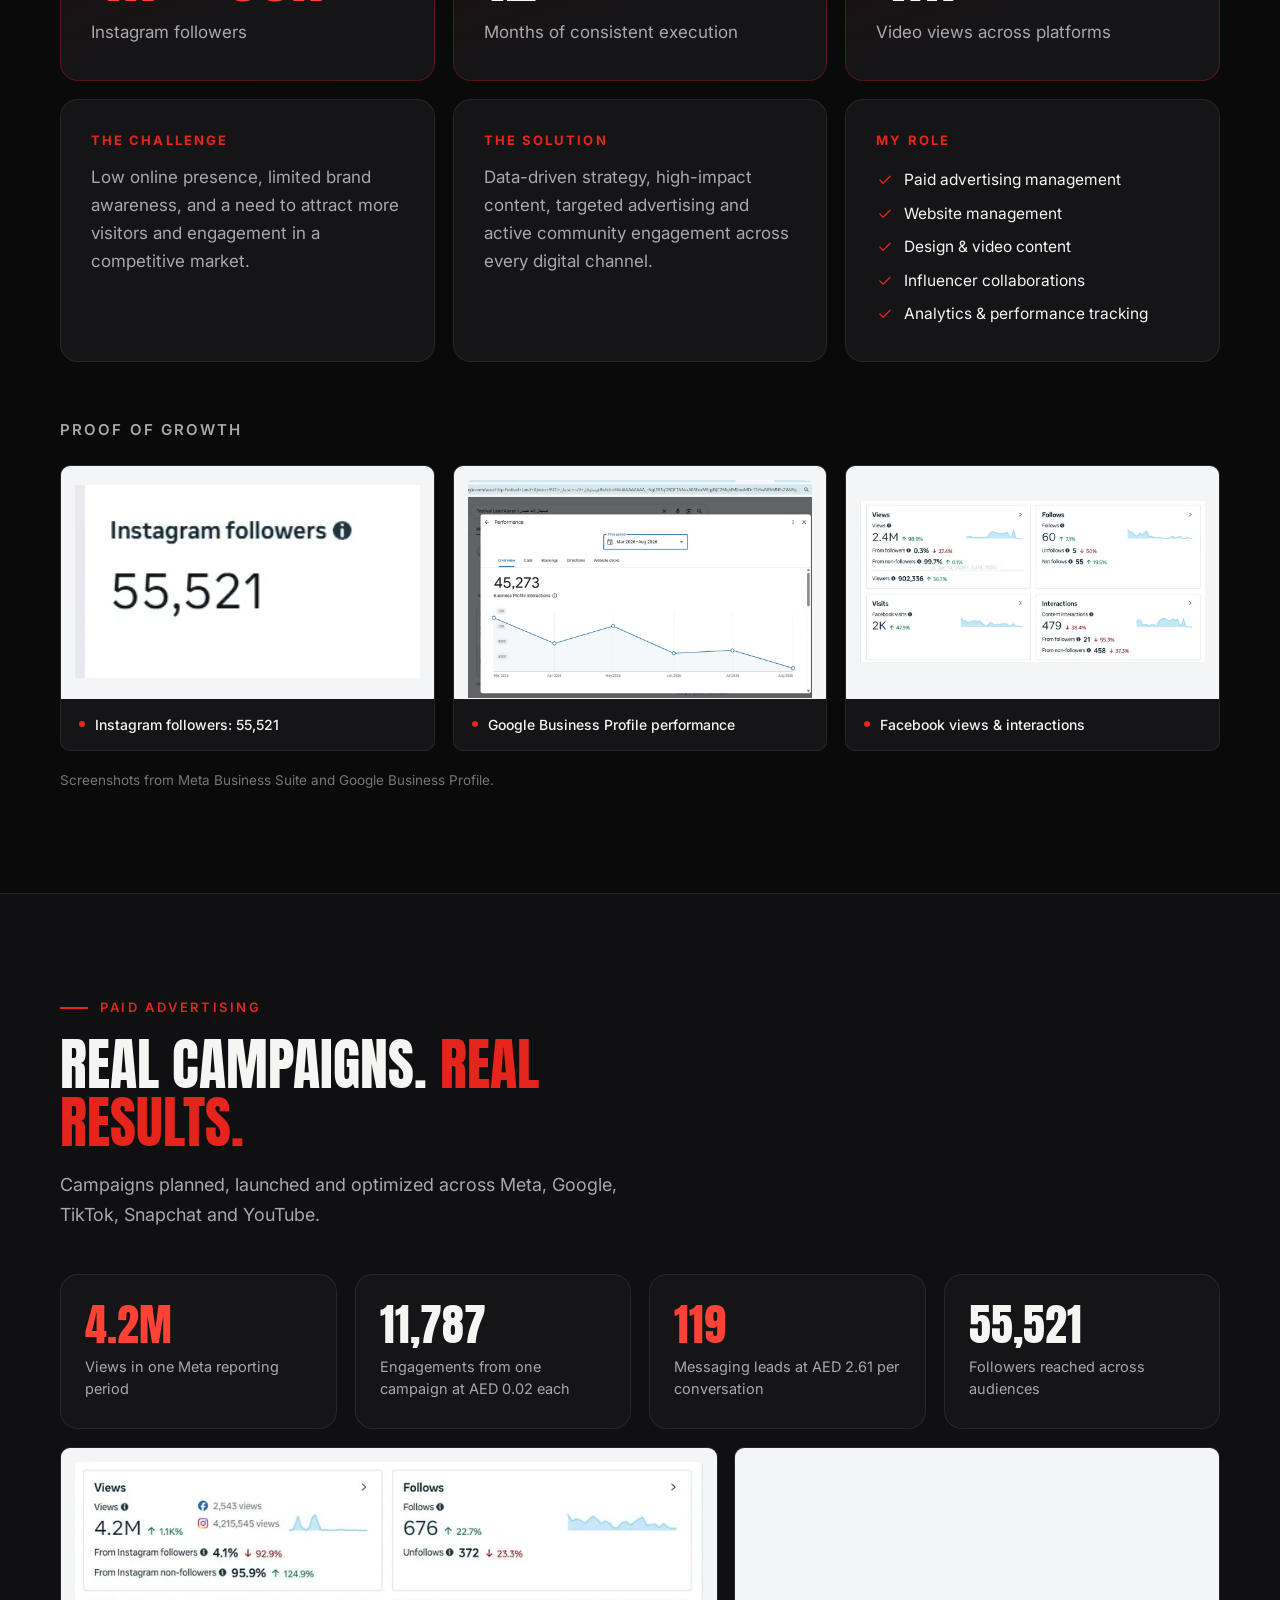
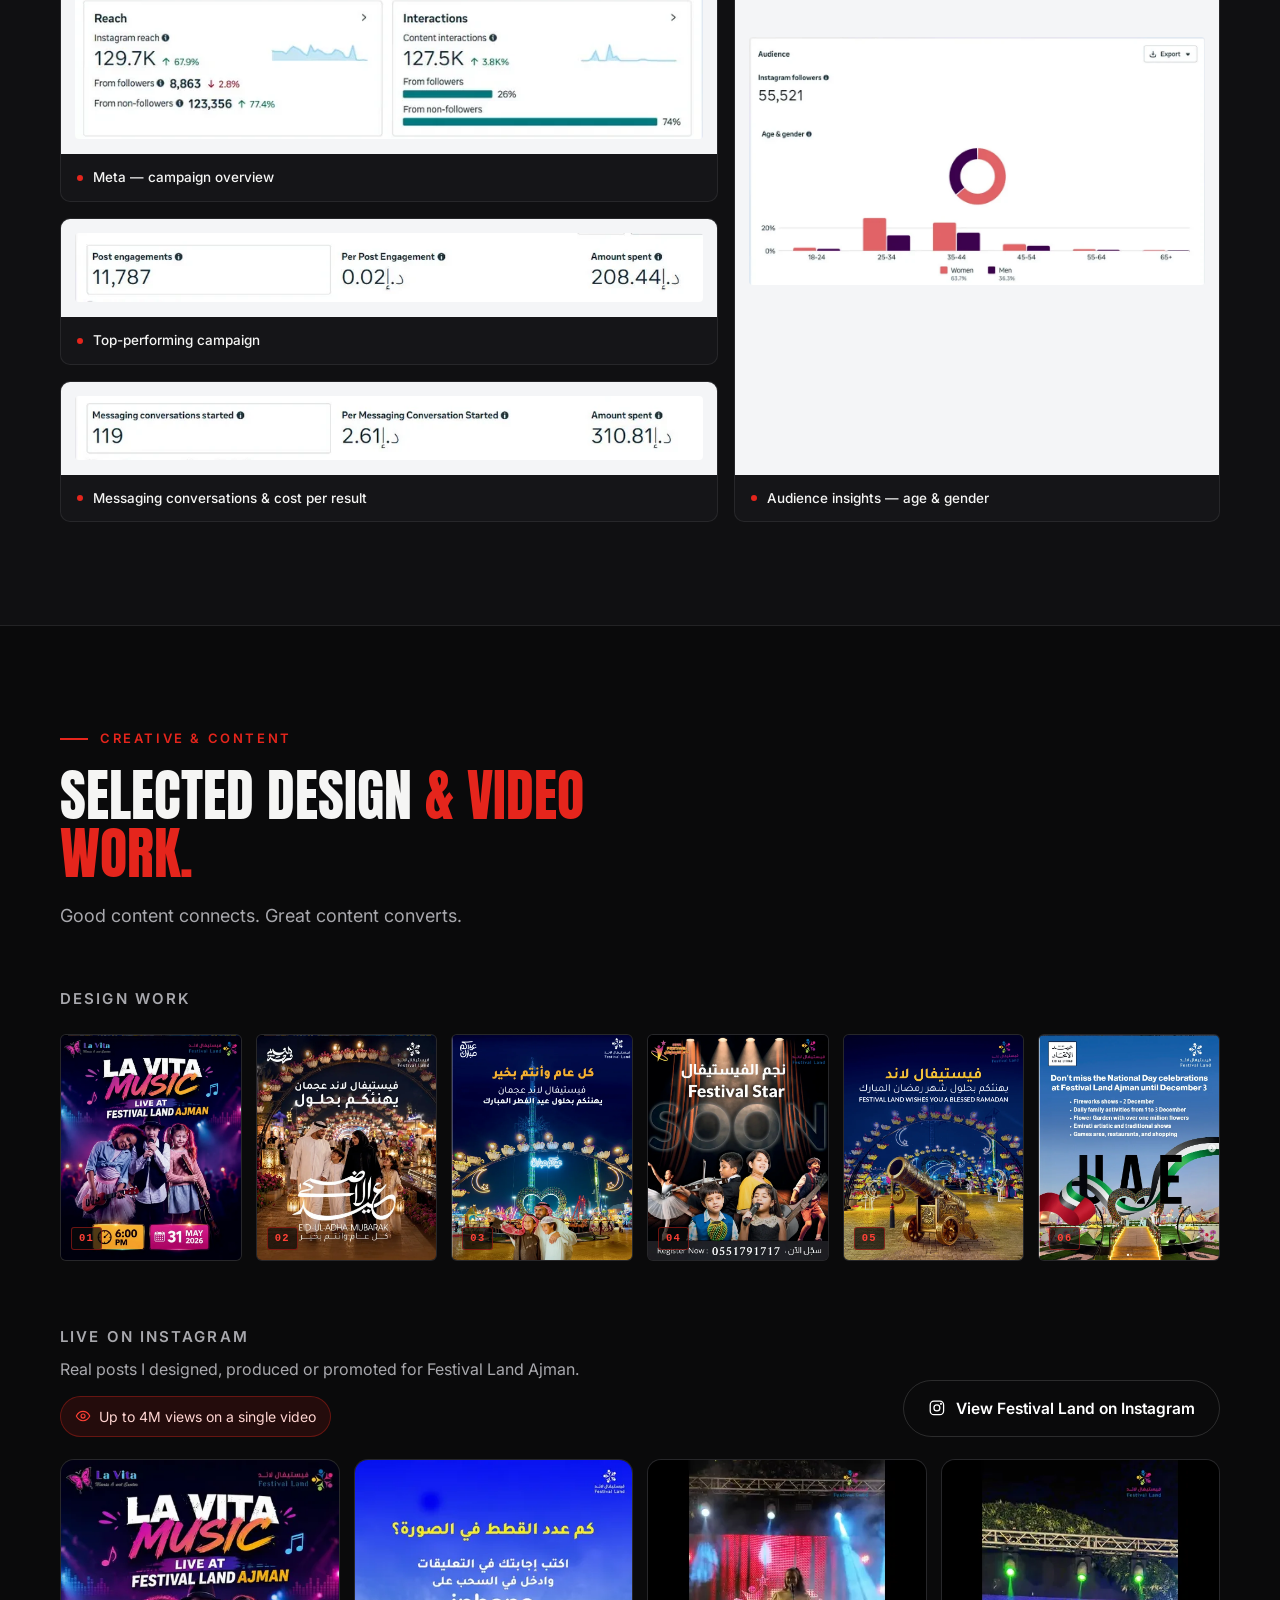
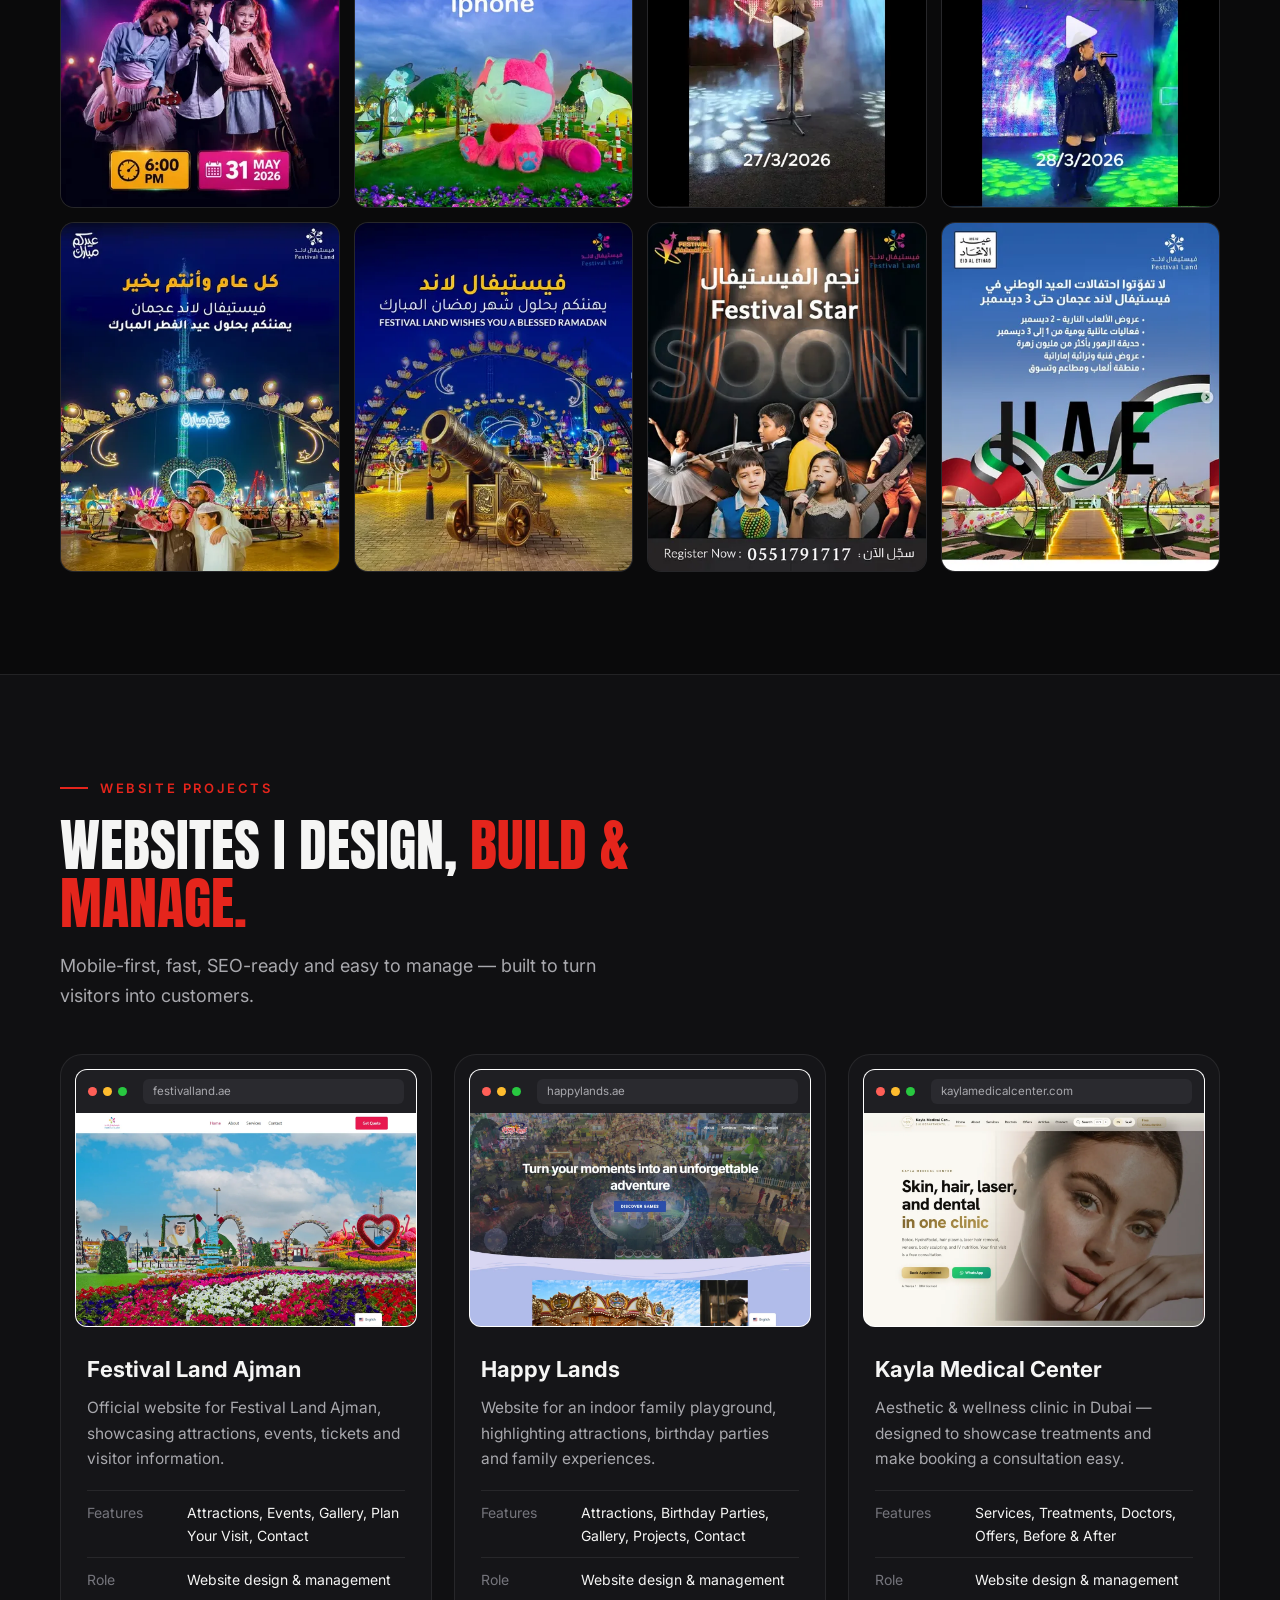
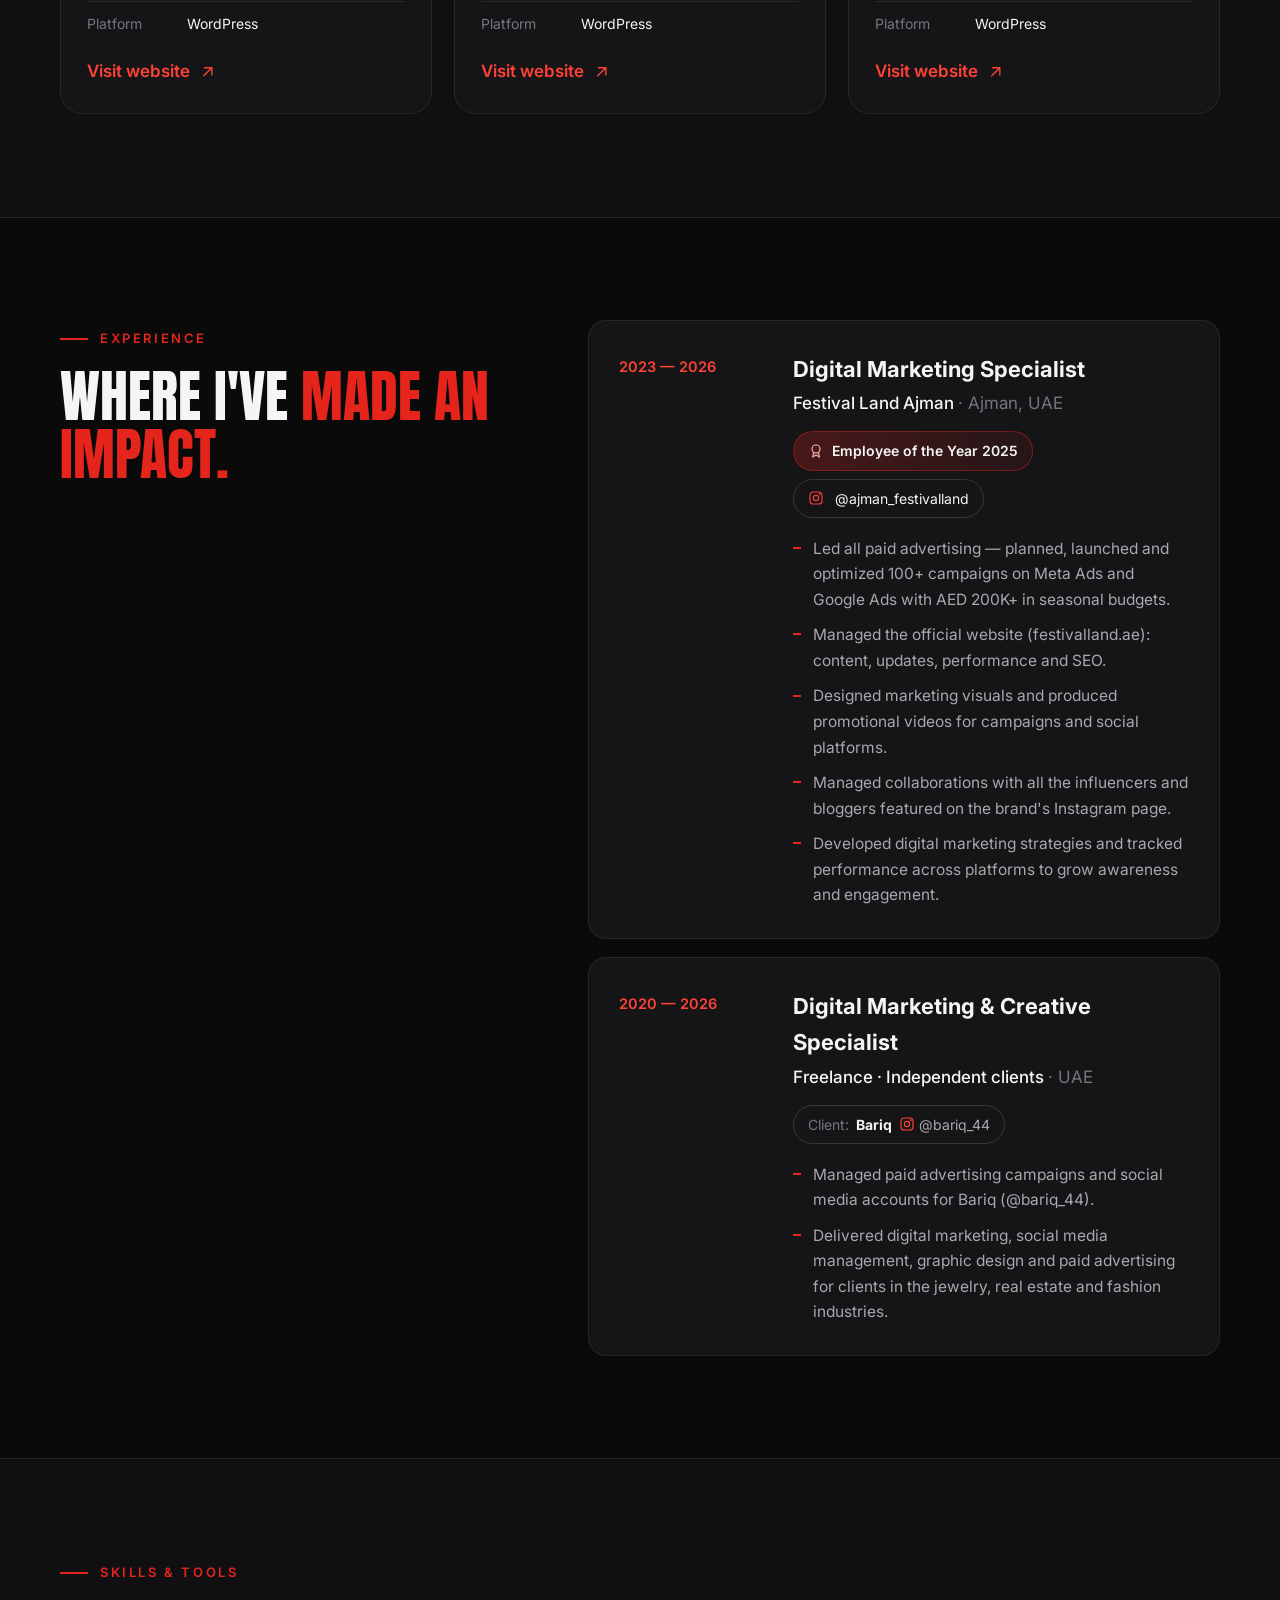
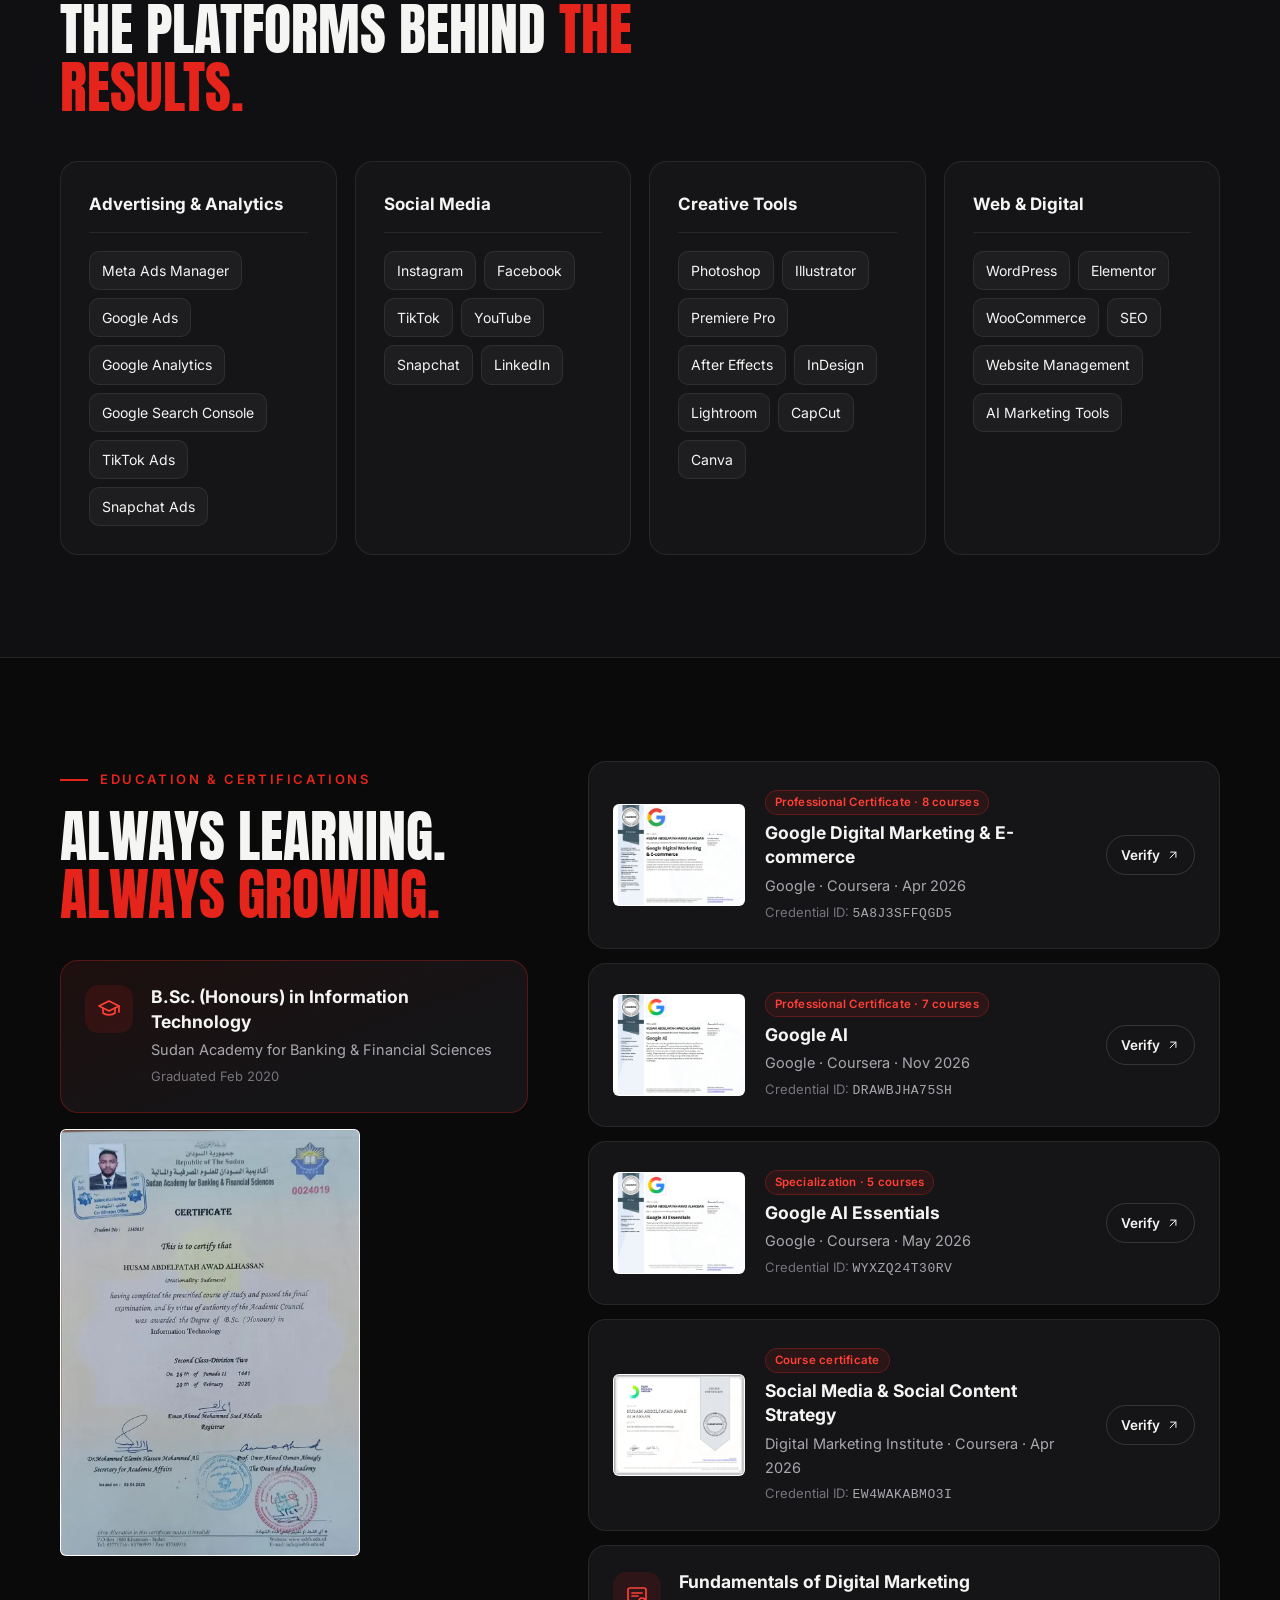
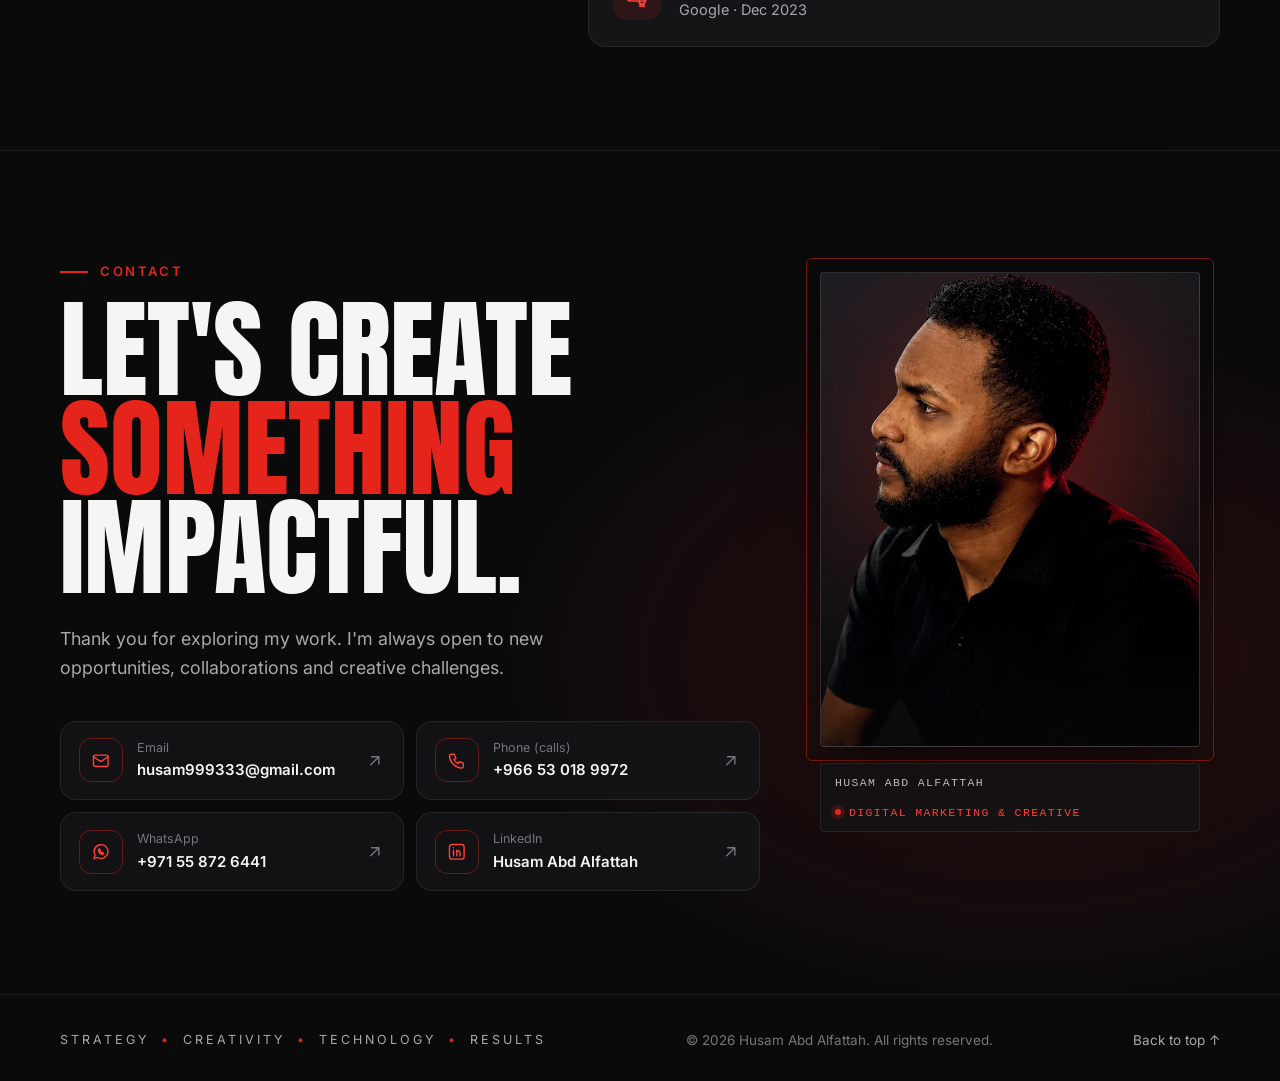
==== commit cbaa824b: "Festival Land role ended 2026: update experience, about facts, JSON-LD and CV Co-Authored-By: Claude" ====
--- a/index.html
+++ b/index.html
@@ -34,7 +34,7 @@
 <link rel="stylesheet" href="https://fonts.googleapis.com/css2?family=Anton&family=Inter:wght@400;500;600;700&display=swap">
 <link rel="preload" as="image" href="/assets/img/husam-suit.webp" fetchpriority="high">
 <link rel="stylesheet" href="/assets/css/style.css?v=1fb3585b">
-<script type="application/ld+json">[{"@context":"https://schema.org","@type":"Person","@id":"https://husam999333-spec.github.io/#person","name":"Husam Abd Alfattah","alternateName":["Husam Abdelfatah","Husam Awad","Husam Abdelfatah Awad Alhassan","حسام عوض","حسام عبدالفتاح عوض"],"jobTitle":"Digital Marketing & Creative Specialist","description":"Husam Abd Alfattah is a Digital Marketing & Creative Specialist based in Saudi Arabia with 6+ years in paid advertising, social media, content creation and WordPress websites. Grew Festival Land Ajman from 4K to 55K followers.","url":"https://husam999333-spec.github.io/","image":"https://husam999333-spec.github.io/assets/img/husam-suit.webp","email":"mailto:husam999333@gmail.com","telephone":"+966530189972","address":{"@type":"PostalAddress","addressCountry":"SA"},"worksFor":{"@type":"Organization","name":"Festival Land Ajman","url":"https://festivalland.ae/"},"alumniOf":{"@type":"CollegeOrUniversity","name":"Sudan Academy for Banking & Financial Sciences"},"award":"Employee of the Year 2025 — Festival Land Ajman","knowsAbout":["Digital Marketing","Paid Advertising","Meta Ads","Google Ads","Social Media Management","Content Creation","Graphic Design","Video Production","WordPress","SEO","Influencer Marketing"],"knowsLanguage":["ar","en"],"sameAs":["https://www.linkedin.com/in/husam-abd-alfattah-a73365259/"],"hasCredential":[{"@type":"EducationalOccupationalCredential","name":"Google Digital Marketing & E-commerce","credentialCategory":"certificate","url":"https://coursera.org/verify/professional-cert/5A8J3SFFQGD5","recognizedBy":{"@type":"Organization","name":"Google"}},{"@type":"EducationalOccupationalCredential","name":"Google AI","credentialCategory":"certificate","url":"https://coursera.org/verify/professional-cert/DRAWBJHA75SH","recognizedBy":{"@type":"Organization","name":"Google"}},{"@type":"EducationalOccupationalCredential","name":"Google AI Essentials","credentialCategory":"certificate","url":"https://coursera.org/verify/specialization/WYXZQ24T30RV","recognizedBy":{"@type":"Organization","name":"Google"}},{"@type":"EducationalOccupationalCredential","name":"Social Media & Social Content Strategy","credentialCategory":"certificate","url":"https://coursera.org/verify/EW4WAKABMO3I","recognizedBy":{"@type":"Organization","name":"Digital Marketing Institute"}}]},{"@context":"https://schema.org","@type":"ProfilePage","url":"https://husam999333-spec.github.io/","name":"Husam Abd Alfattah | Digital Marketing & Creative Specialist in Saudi Arabia","inLanguage":"en","dateModified":"2026-11-12T08:09:08+00:00","mainEntity":{"@id":"https://husam999333-spec.github.io/#person"}}]</script>
+<script type="application/ld+json">[{"@context":"https://schema.org","@type":"Person","@id":"https://husam999333-spec.github.io/#person","name":"Husam Abd Alfattah","alternateName":["Husam Abdelfatah","Husam Awad","Husam Abdelfatah Awad Alhassan","حسام عوض","حسام عبدالفتاح عوض"],"jobTitle":"Digital Marketing & Creative Specialist","description":"Husam Abd Alfattah is a Digital Marketing & Creative Specialist based in Saudi Arabia with 6+ years in paid advertising, social media, content creation and WordPress websites. Grew Festival Land Ajman from 4K to 55K followers.","url":"https://husam999333-spec.github.io/","image":"https://husam999333-spec.github.io/assets/img/husam-suit.webp","email":"mailto:husam999333@gmail.com","telephone":"+966530189972","address":{"@type":"PostalAddress","addressCountry":"SA"},"alumniOf":{"@type":"CollegeOrUniversity","name":"Sudan Academy for Banking & Financial Sciences"},"award":"Employee of the Year 2025 — Festival Land Ajman","knowsAbout":["Digital Marketing","Paid Advertising","Meta Ads","Google Ads","Social Media Management","Content Creation","Graphic Design","Video Production","WordPress","SEO","Influencer Marketing"],"knowsLanguage":["ar","en"],"sameAs":["https://www.linkedin.com/in/husam-abd-alfattah-a73365259/"],"hasCredential":[{"@type":"EducationalOccupationalCredential","name":"Google Digital Marketing & E-commerce","credentialCategory":"certificate","url":"https://coursera.org/verify/professional-cert/5A8J3SFFQGD5","recognizedBy":{"@type":"Organization","name":"Google"}},{"@type":"EducationalOccupationalCredential","name":"Google AI","credentialCategory":"certificate","url":"https://coursera.org/verify/professional-cert/DRAWBJHA75SH","recognizedBy":{"@type":"Organization","name":"Google"}},{"@type":"EducationalOccupationalCredential","name":"Google AI Essentials","credentialCategory":"certificate","url":"https://coursera.org/verify/specialization/WYXZQ24T30RV","recognizedBy":{"@type":"Organization","name":"Google"}},{"@type":"EducationalOccupationalCredential","name":"Social Media & Social Content Strategy","credentialCategory":"certificate","url":"https://coursera.org/verify/EW4WAKABMO3I","recognizedBy":{"@type":"Organization","name":"Digital Marketing Institute"}}]},{"@context":"https://schema.org","@type":"ProfilePage","url":"https://husam999333-spec.github.io/","name":"Husam Abd Alfattah | Digital Marketing & Creative Specialist in Saudi Arabia","inLanguage":"en","dateModified":"2026-11-14T10:30:15+00:00","mainEntity":{"@id":"https://husam999333-spec.github.io/#person"}}]</script>
 </head>
 <body>
 <a class="skip" href="#main">Skip to content</a>
@@ -70,8 +70,8 @@
     <figure class="hero-pic print">
       <div class="print-box"><span class="print-frame" aria-hidden="true"></span>
       <div class="print-photo"><img src="/assets/img/husam-suit.webp" alt="Husam Abd Alfattah, Digital Marketing Specialist, smiling in a navy suit and blue tie" width="690" height="862" fetchpriority="high"></div></div>
+      <div class="award-chip"><svg class="i" viewBox="0 0 24 24" fill="none" stroke="currentColor" stroke-width="1.7" stroke-linecap="round" stroke-linejoin="round" aria-hidden="true"><circle cx="12" cy="9" r="6"/><path d="m8.5 14-1.5 7 5-3 5 3-1.5-7"/></svg><span><b>Employee of the Year</b><small>Festival Land Ajman · 2025</small></span></div>
       <figcaption class="print-cap"><span>Saudi Arabia</span><span class="on">Digital Marketing &amp; Creative</span></figcaption>
-      <div class="award-chip"><svg class="i" viewBox="0 0 24 24" fill="none" stroke="currentColor" stroke-width="1.7" stroke-linecap="round" stroke-linejoin="round" aria-hidden="true"><circle cx="12" cy="9" r="6"/><path d="m8.5 14-1.5 7 5-3 5 3-1.5-7"/></svg><span><b>Employee of the Year</b><small>Festival Land Ajman · 2025</small></span></div>
     </figure>
   </div>
   <div class="wrap"><ul class="stats"><li class="stat reveal"><b class="stat-n" dir="ltr"><span></span><span data-count="6">6</span><span>+</span></b><span class="stat-l">Years in digital marketing</span></li><li class="stat reveal"><b class="stat-n" dir="ltr"><span></span><span data-count="55">55</span><span>K</span></b><span class="stat-l">Followers grown from 4K</span></li><li class="stat reveal"><b class="stat-n" dir="ltr"><span></span><span data-count="4">4</span><span>M+</span></b><span class="stat-l">Video views generated</span></li><li class="stat reveal"><b class="stat-n" dir="ltr"><span></span><span data-count="100">100</span><span>+</span></b><span class="stat-l">Ad campaigns managed</span></li><li class="stat reveal"><b class="stat-n" dir="ltr"><span>AED </span><span data-count="200">200</span><span>K+</span></b><span class="stat-l">Ad budget managed</span></li></ul></div>
@@ -84,7 +84,7 @@
     <div><p class="kicker reveal">About me</p><h2 class="h2 reveal">Strategy, creativity and technology — <em>in one person.</em></h2></div>
     <div class="about-txt">
       <p class="reveal">I'm Husam, a Digital Marketing Specialist with an IT background, working hands-on in digital marketing since 2020.</p><p class="reveal">I bring strategy, creativity and technology together — paid advertising, social media, content, design and websites — and measure everything by results, while keeping up with the latest platforms and AI-powered tools.</p>
-      <dl class="facts reveal"><div><dt>Based in</dt><dd>Saudi Arabia</dd></div><div><dt>Currently</dt><dd>Festival Land Ajman</dd></div><div><dt>Background</dt><dd>B.Sc. Information Technology</dd></div><div><dt>Languages</dt><dd>Arabic · English</dd></div></dl>
+      <dl class="facts reveal"><div><dt>Based in</dt><dd>Saudi Arabia</dd></div><div><dt>Status</dt><dd>Open to new opportunities</dd></div><div><dt>Background</dt><dd>B.Sc. Information Technology</dd></div><div><dt>Languages</dt><dd>Arabic · English</dd></div></dl>
     </div>
   </div>
 </section>
@@ -204,7 +204,7 @@
   <div class="wrap two">
     <div><p class="kicker reveal">Experience</p><h2 class="h2 reveal">Where I've <em>made an impact.</em></h2></div>
     <div class="jobs"><article class="job reveal">
-        <div class="job-when">2023 — Present</div>
+        <div class="job-when">2023 — 2026</div>
         <div class="job-main">
           <h3>Digital Marketing Specialist</h3>
           <p class="job-org">Festival Land Ajman <span>· Ajman, UAE</span></p>
@@ -271,7 +271,7 @@
 
 <div class="lb" id="lb" role="dialog" aria-modal="true" aria-label="Image viewer" hidden>
   <button class="lb-x" aria-label="Close"><svg class="i" viewBox="0 0 24 24" fill="none" stroke="currentColor" stroke-width="1.7" stroke-linecap="round" stroke-linejoin="round" aria-hidden="true"><path d="M6 6l12 12M18 6 6 18"/></svg></button>
-  <figure><img alt=""><figcaption></figcaption></figure>
+  <figure><img src="[data-uri]" alt=""><figcaption></figcaption></figure>
 </div>
 <script src="/assets/js/main.js?v=a724fe73" defer></script>
 </body>
